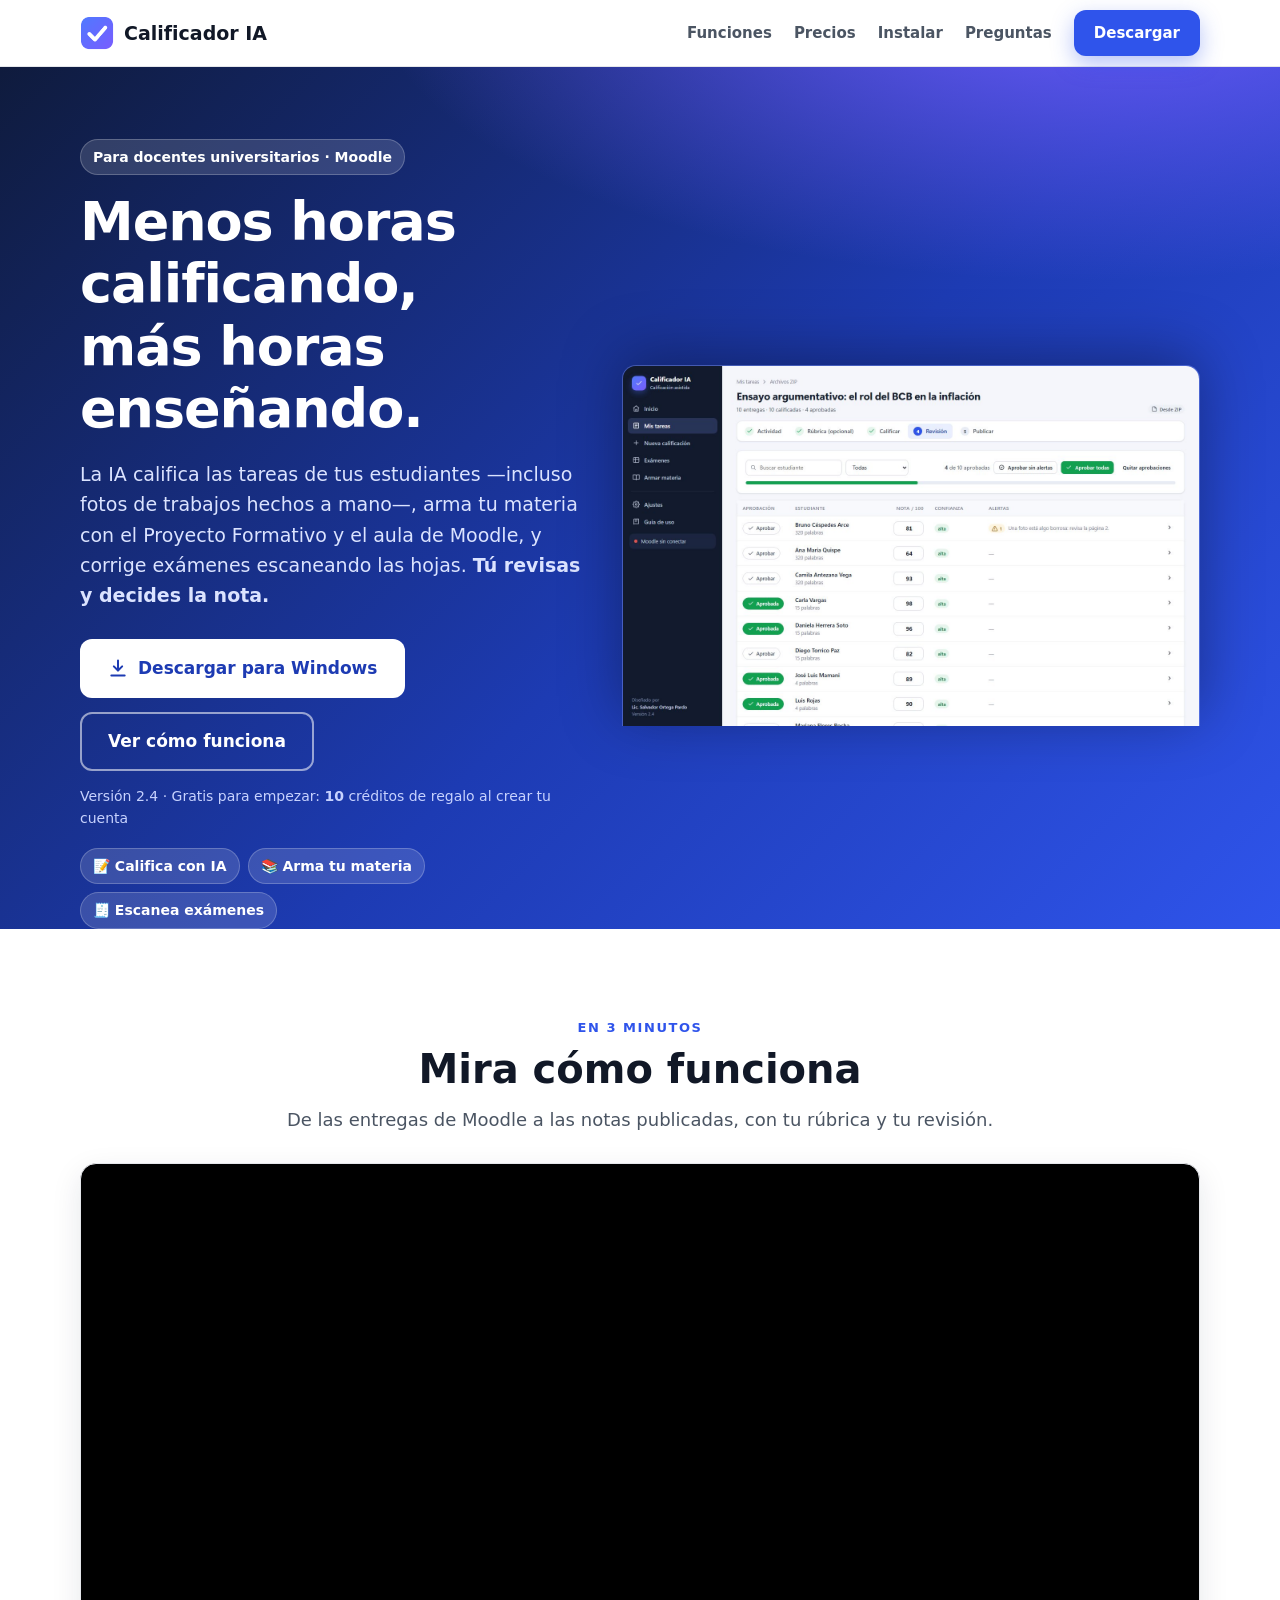
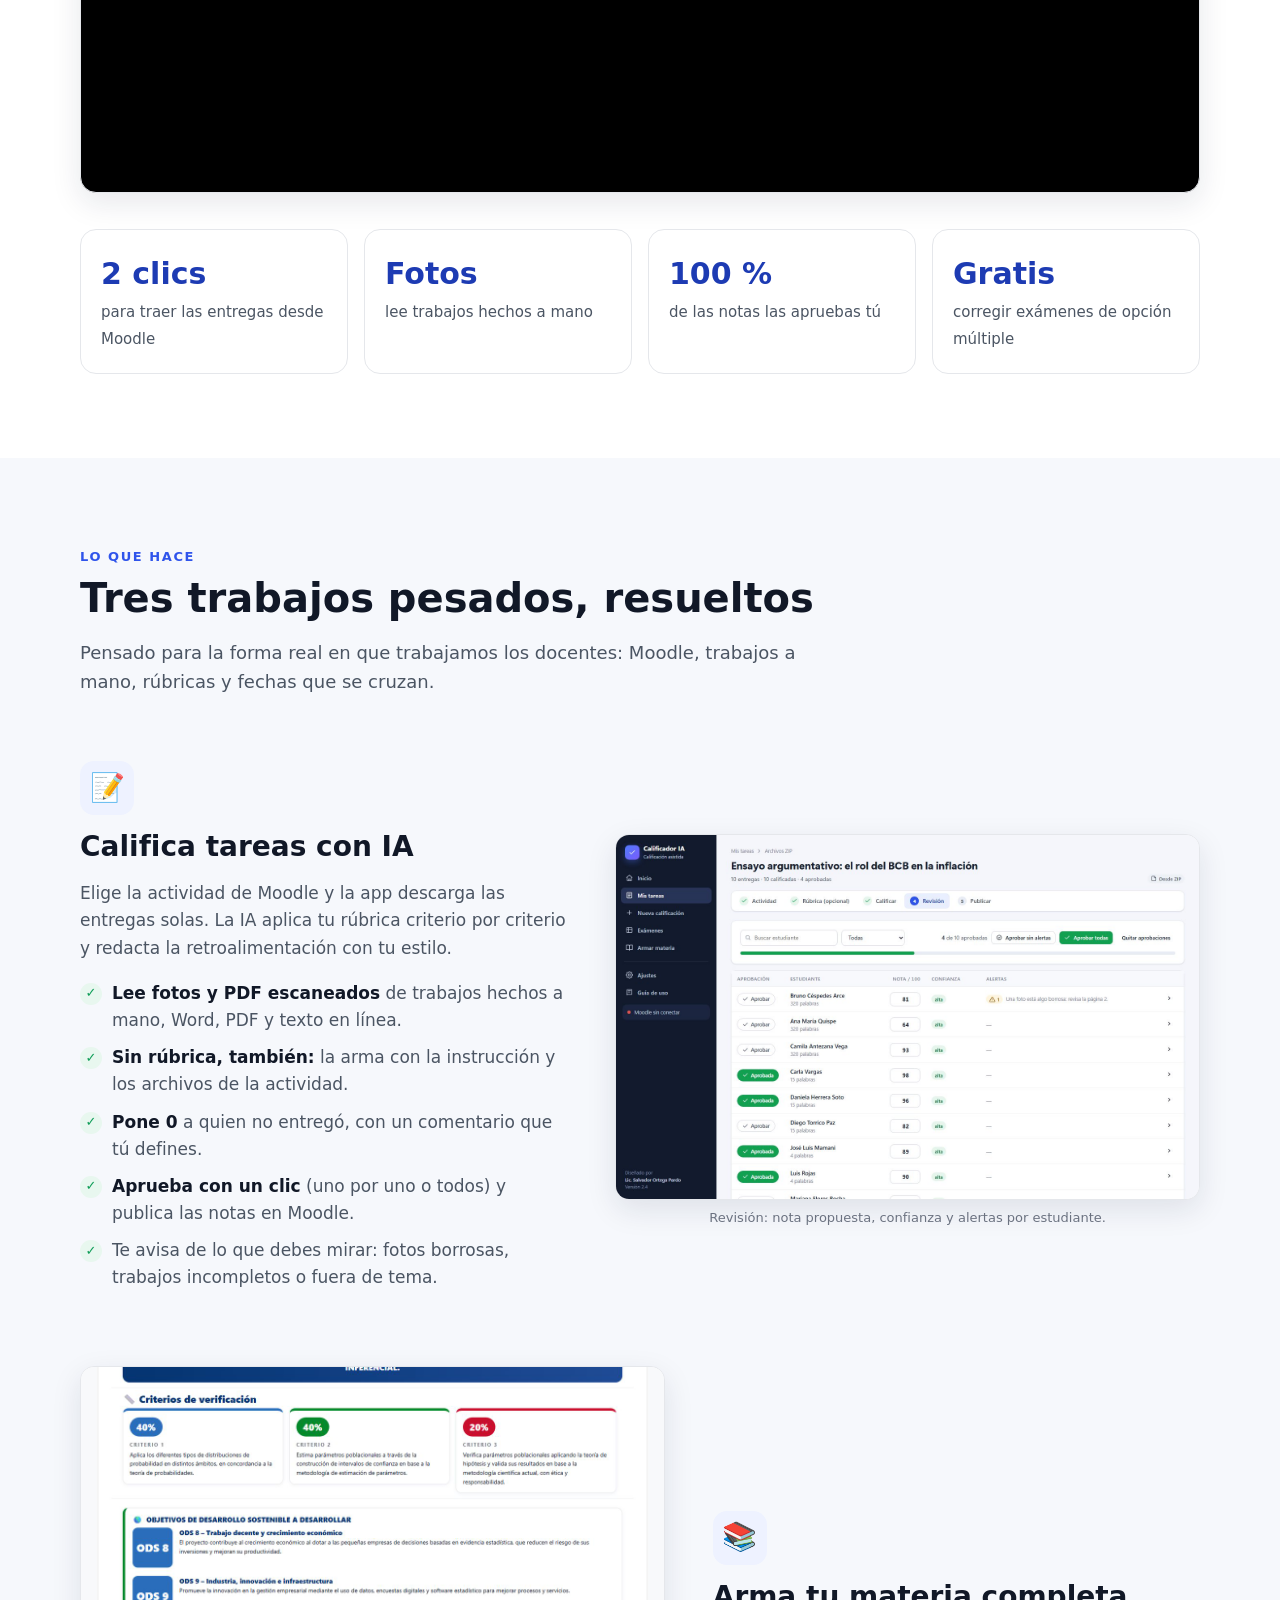
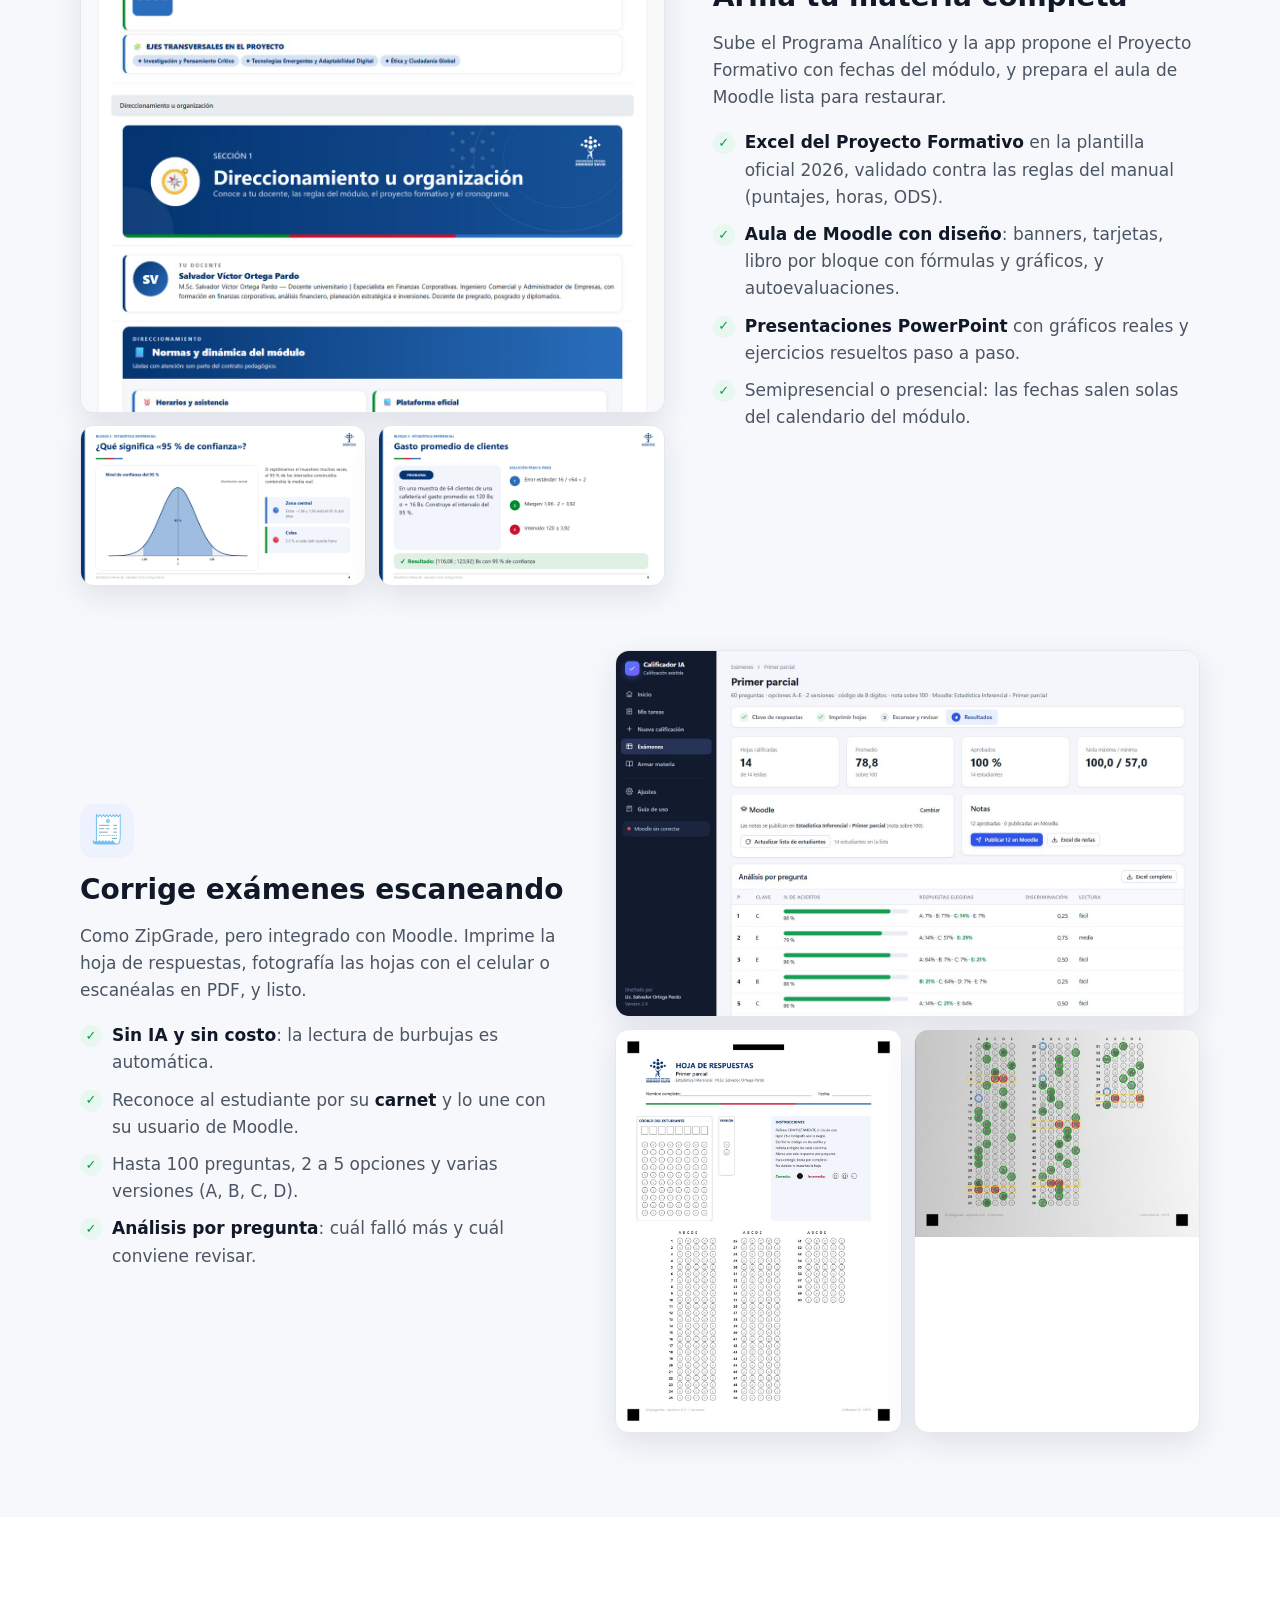
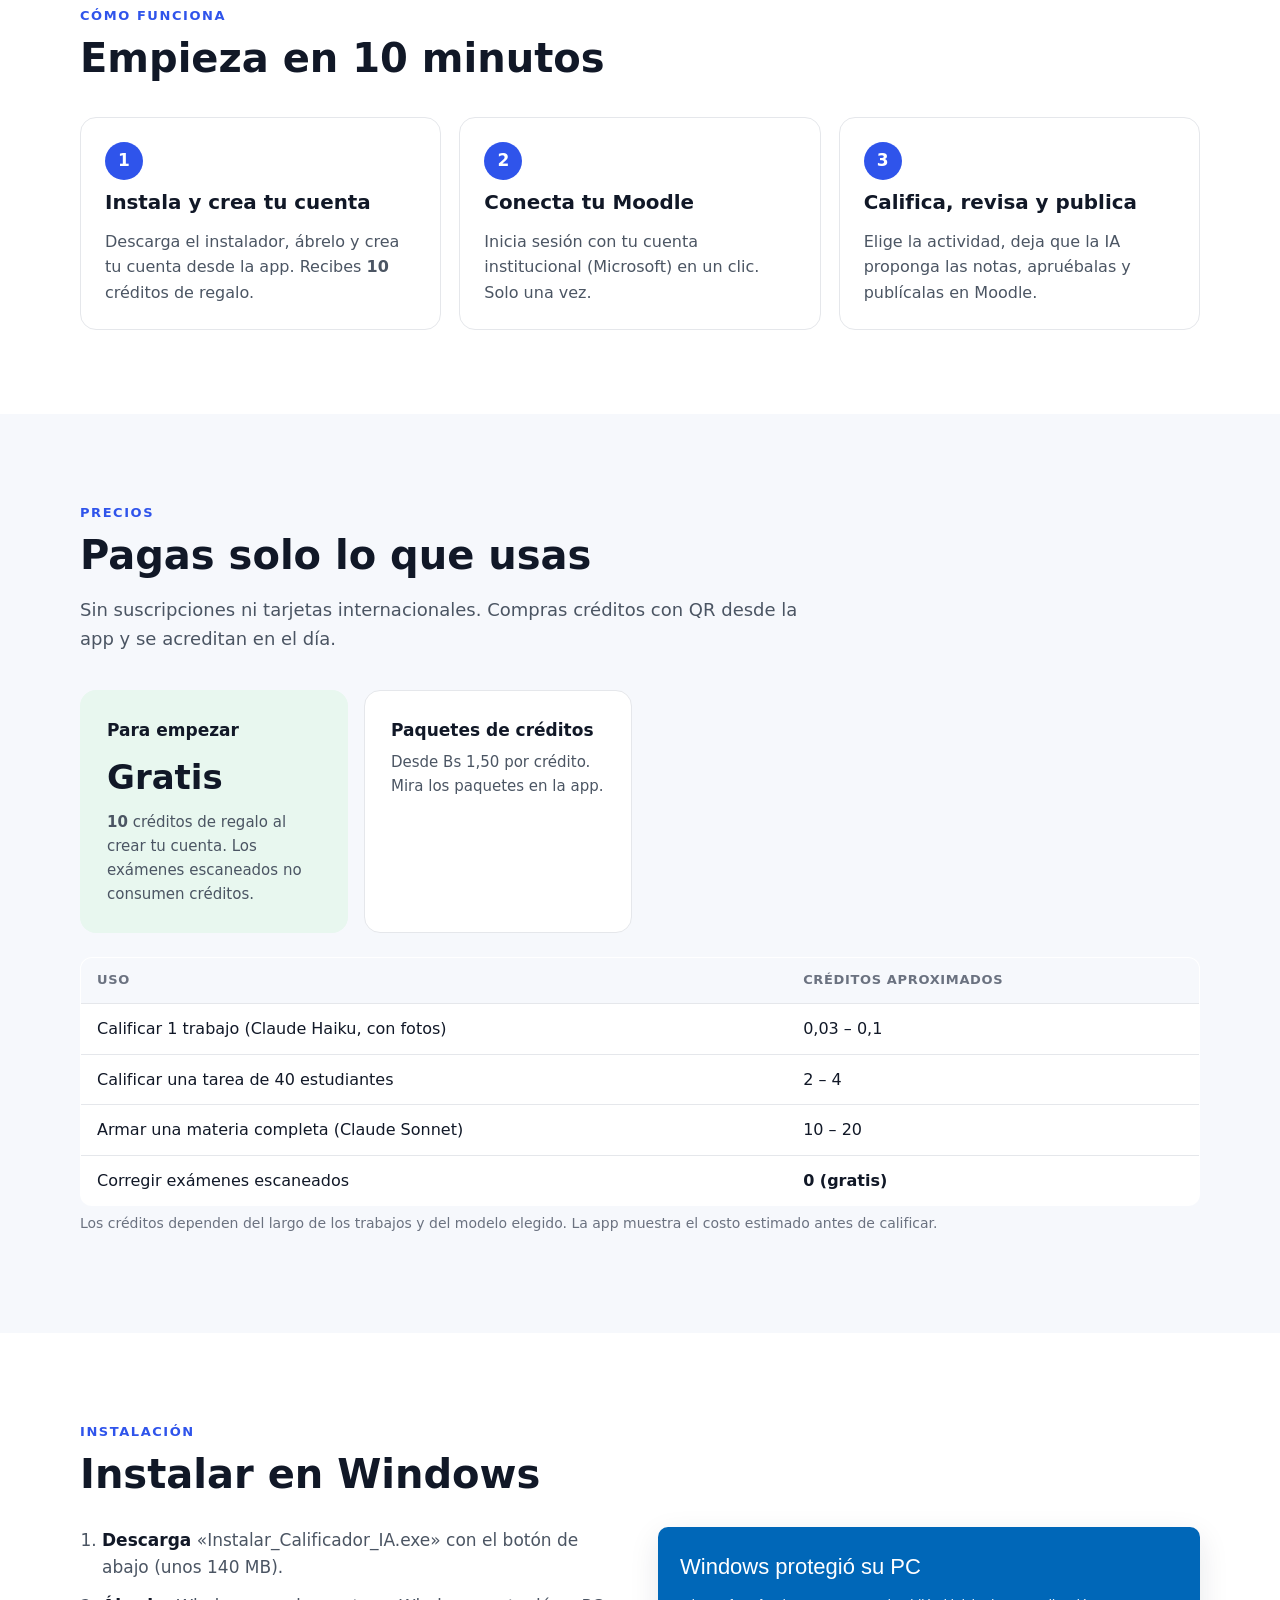
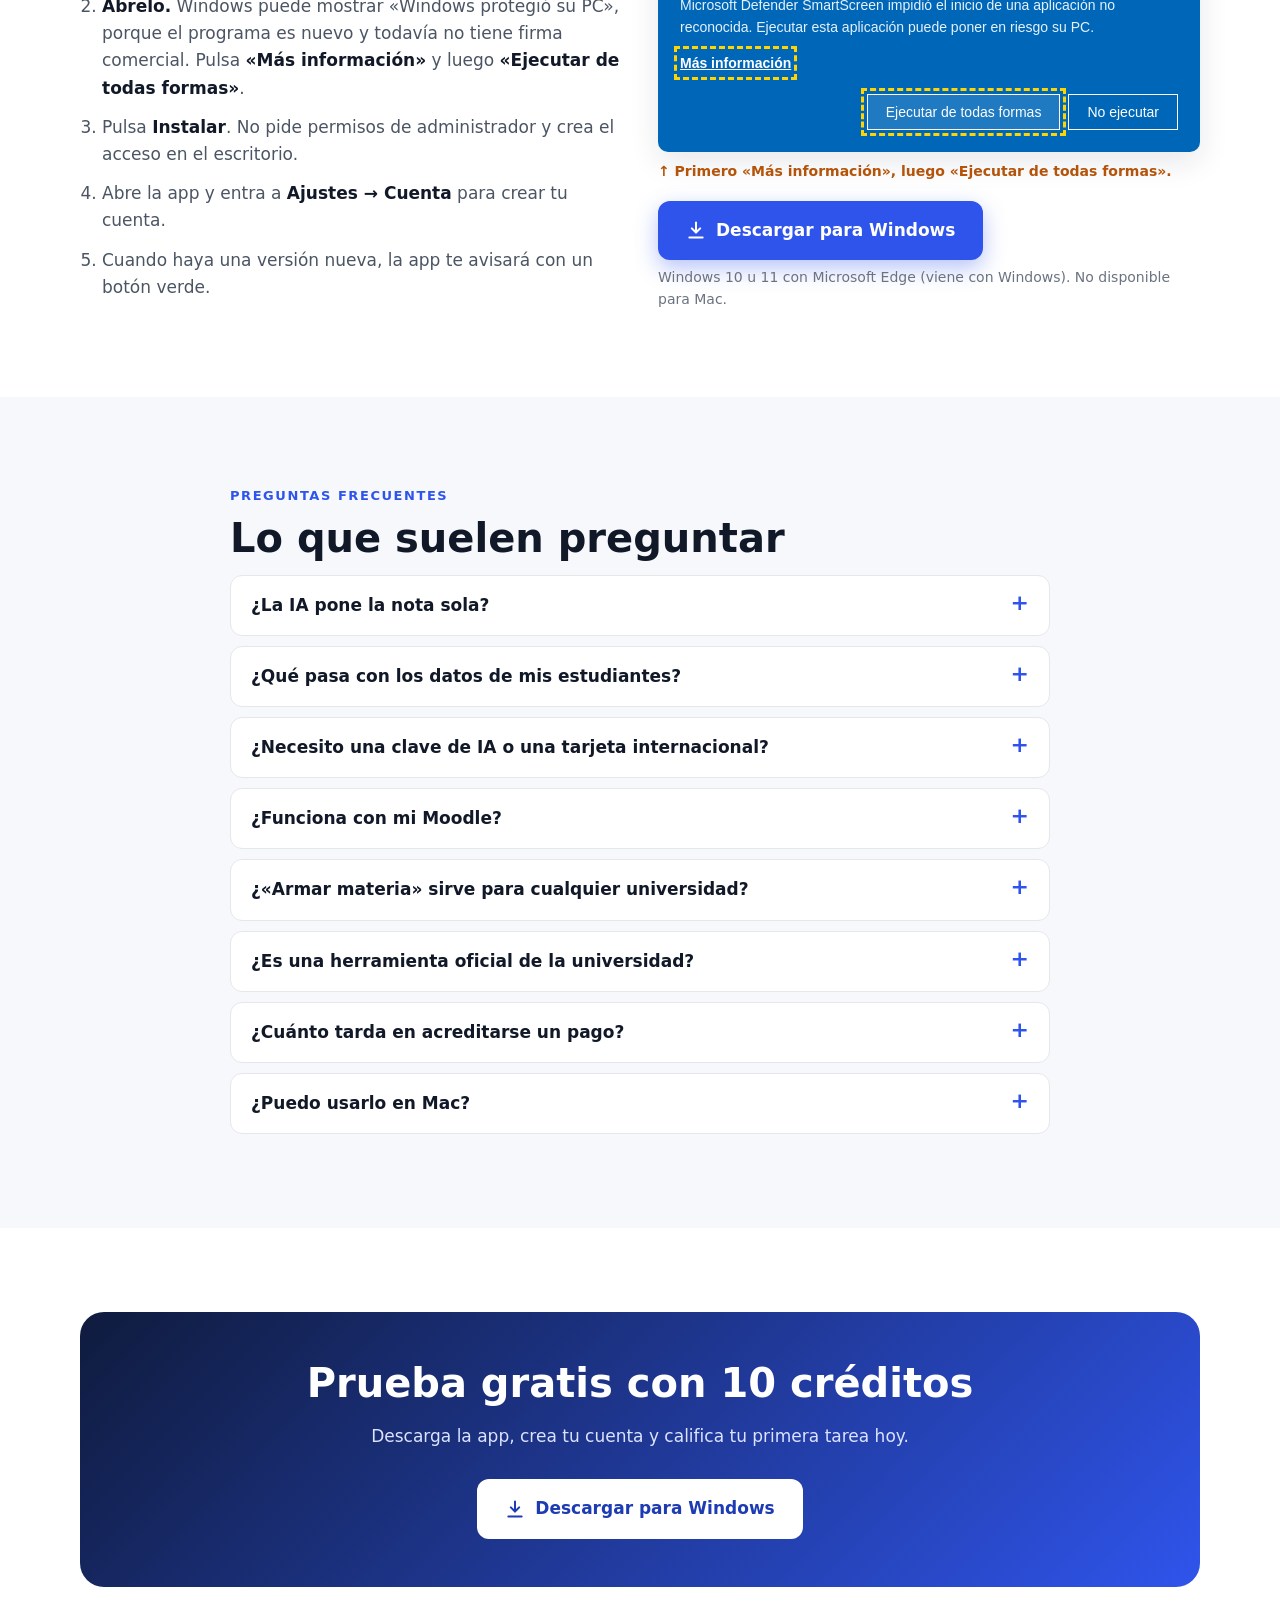
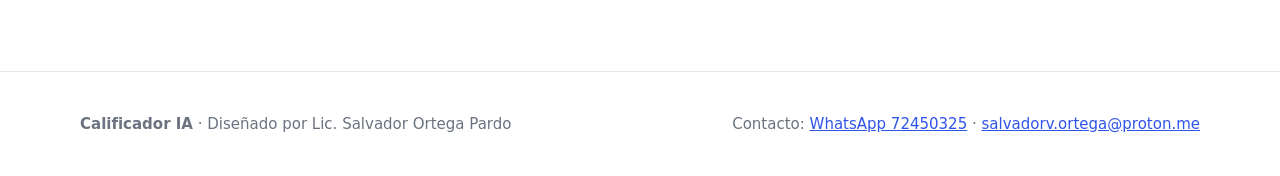
==== index.html @ 067f52c1 "Portal: video explicativo de YouTube Co-Authored-By: Claude Opus 5.5 <noreply@anthropic.com>" ====
<!doctype html>
<html lang="es">
<head>
<meta charset="utf-8">
<meta name="viewport" content="width=device-width, initial-scale=1">
<title>Calificador IA</title>
<meta name="description" content="Califica tareas con IA, arma tus materias con el Proyecto Formativo y el aula de Moodle, y corrige exámenes escaneando las hojas. Para docentes universitarios.">
<meta property="og:title" content="Calificador IA — menos horas calificando, más horas enseñando">
<meta property="og:description" content="Califica con IA, arma tu materia y corrige exámenes de opción múltiple. Para docentes. 10 créditos de regalo.">
<meta property="og:image" content="img/revision.jpg">
<link rel="icon" href="img/icono.png">
<style>
  /* ============================================================ configuración */
  :root {
    --navy: #0f1b3d; --azul: #2f54eb; --azul-2: #1d3bb3; --azul-suave: #eef2ff; --verde: #0f9d58; --verde-suave: #e8f7ef;
    --ambar: #b45309; --ambar-suave: #fff7ed; --tinta: #111827; --texto-2: #4b5563; --texto-3: #6b7280; --borde: #e5e7eb;
    --fondo: #ffffff; --fondo-2: #f6f8fc; --sombra: 0 10px 30px rgba(15, 27, 61, .10); --radio: 16px;
  }
  @media (prefers-color-scheme: dark) {
    :root:not([data-theme="light"]) {
      --navy: #070d22; --azul: #6f8cff; --azul-2: #8ea4ff; --azul-suave: #1a2550; --verde: #34d399; --verde-suave: #0d2e22;
      --ambar: #fbbf24; --ambar-suave: #2e2410; --tinta: #eef1f7; --texto-2: #c3c9d6; --texto-3: #9aa3b5; --borde: #283149;
      --fondo: #0d1324; --fondo-2: #111a30; --sombra: 0 10px 30px rgba(0, 0, 0, .35);
    }
  }
  * { box-sizing: border-box; }
  html { scroll-behavior: smooth; }
  body { margin: 0; font-family: "Segoe UI", system-ui, -apple-system, Roboto, Arial, sans-serif; color: var(--tinta); background: var(--fondo);
         line-height: 1.6; font-size: 17px; -webkit-font-smoothing: antialiased; }
  img { max-width: 100%; display: block; }
  a { color: var(--azul); }
  .contenedor { max-width: 1160px; margin: 0 auto; padding: 0 20px; }
  .btn { display: inline-flex; align-items: center; gap: 10px; padding: 14px 26px; border-radius: 12px; font-weight: 700; font-size: 17px;
         text-decoration: none; border: 2px solid transparent; transition: transform .12s, box-shadow .12s; cursor: pointer; }
  .btn:hover { transform: translateY(-1px); }
  .btn.primario { background: var(--azul); color: #fff; box-shadow: 0 8px 22px rgba(47, 84, 235, .35); }
  .btn.claro { background: #fff; color: var(--azul-2); }
  .btn.borde { border-color: rgba(255,255,255,.55); color: #fff; }
  .btn svg { width: 20px; height: 20px; }
  .etiqueta { display: inline-block; font-size: 13px; font-weight: 800; letter-spacing: .12em; text-transform: uppercase; color: var(--azul); margin-bottom: 8px; }
  h1, h2, h3 { line-height: 1.15; margin: 0 0 14px; }
  h2 { font-size: clamp(28px, 4vw, 40px); }
  .sub { color: var(--texto-2); font-size: 18px; max-width: 720px; }
  section { padding: 84px 0; }
  section.gris { background: var(--fondo-2); }

  /* ============================================================ cabecera */
  header { position: sticky; top: 0; z-index: 20; background: color-mix(in srgb, var(--fondo) 88%, transparent); backdrop-filter: blur(10px);
           border-bottom: 1px solid var(--borde); }
  header .contenedor { display: flex; align-items: center; justify-content: space-between; height: 66px; gap: 16px; }
  .marca { display: flex; align-items: center; gap: 10px; font-weight: 800; font-size: 19px; color: var(--tinta); text-decoration: none; }
  .marca img { width: 34px; height: 34px; border-radius: 9px; }
  nav.menu { display: flex; gap: 22px; align-items: center; }
  nav.menu a { color: var(--texto-2); text-decoration: none; font-weight: 600; font-size: 15px; }
  nav.menu a.btn { color: #fff; padding: 9px 18px; font-size: 15px; }
  @media (max-width: 820px) { nav.menu a:not(.btn) { display: none; } }

  /* ============================================================ portada */
  .heroe { background: radial-gradient(1200px 500px at 85% -10%, #6d5cff 0%, transparent 60%), linear-gradient(135deg, #0f1b3d 0%, #1d3bb3 55%, #2f54eb 100%);
           color: #fff; padding: 72px 0 0; overflow: hidden; }
  .heroe .contenedor { display: grid; grid-template-columns: minmax(0, 1fr) minmax(0, 1.15fr); gap: 40px; align-items: center; }
  .heroe h1 { font-size: clamp(34px, 5vw, 54px); letter-spacing: -.02em; }
  .heroe p { font-size: 19px; color: #dbe3ff; max-width: 560px; }
  .heroe .acciones { display: flex; gap: 14px; flex-wrap: wrap; margin: 28px 0 14px; }
  .heroe .nota { font-size: 14px; color: #c7d2fe; }
  .heroe .captura { border-radius: 14px 14px 0 0; box-shadow: 0 -10px 60px rgba(0,0,0,.35); border: 1px solid rgba(255,255,255,.18); border-bottom: 0;
                    transform: translateY(12px); }
  .chips { display: flex; gap: 8px; flex-wrap: wrap; margin-top: 18px; }
  .chip { background: rgba(255,255,255,.14); border: 1px solid rgba(255,255,255,.22); padding: 6px 12px; border-radius: 999px; font-size: 14px; font-weight: 600; }
  @media (max-width: 900px) { .heroe .contenedor { grid-template-columns: 1fr; } .heroe { padding-top: 48px; } }

  /* ============================================================ video y cifras */
  .video { aspect-ratio: 16 / 9; border-radius: var(--radio); overflow: hidden; box-shadow: var(--sombra); background: #000; position: relative; border: 1px solid var(--borde); }
  .video iframe { width: 100%; height: 100%; border: 0; }
  .video .pronto { position: absolute; inset: 0; display: grid; place-items: center; background: linear-gradient(0deg, rgba(15,27,61,.82), rgba(15,27,61,.35)), url(img/revision.jpg) center/cover; color: #fff; text-align: center; padding: 20px; }
  .video .pronto b { display: block; font-size: 24px; }
  .cifras { display: grid; grid-template-columns: repeat(4, minmax(0, 1fr)); gap: 16px; margin-top: 36px; }
  .cifra { background: var(--fondo); border: 1px solid var(--borde); border-radius: var(--radio); padding: 20px; }
  .cifra b { font-size: 30px; display: block; color: var(--azul-2); }
  .cifra span { color: var(--texto-2); font-size: 15px; }
  @media (max-width: 820px) { .cifras { grid-template-columns: repeat(2, minmax(0, 1fr)); } }

  /* ============================================================ funciones */
  .funcion { display: grid; grid-template-columns: minmax(0, 1fr) minmax(0, 1.2fr); gap: 48px; align-items: center; margin-top: 64px; }
  .funcion.inversa { grid-template-columns: minmax(0, 1.2fr) minmax(0, 1fr); }
  .funcion.inversa .texto { order: 2; }
  .funcion ul { padding: 0; list-style: none; margin: 18px 0 0; }
  .funcion li { padding-left: 32px; position: relative; margin-bottom: 10px; color: var(--texto-2); }
  .funcion li::before { content: "✓"; position: absolute; left: 0; top: 0; width: 22px; height: 22px; border-radius: 50%; background: var(--verde-suave);
                        color: var(--verde); font-weight: 900; font-size: 13px; display: grid; place-items: center; margin-top: 3px; }
  .funcion li b { color: var(--tinta); }
  .marco { border-radius: 14px; overflow: hidden; box-shadow: var(--sombra); border: 1px solid var(--borde); background: var(--fondo); }
  .mosaico { display: grid; grid-template-columns: 1fr 1fr; gap: 12px; }
  .mosaico .marco:first-child { grid-column: span 2; }
  .pie-img { font-size: 13px; color: var(--texto-3); margin-top: 8px; text-align: center; }
  .icono-f { width: 54px; height: 54px; border-radius: 14px; display: grid; place-items: center; font-size: 28px; background: var(--azul-suave); margin-bottom: 16px; }
  @media (max-width: 900px) { .funcion, .funcion.inversa { grid-template-columns: 1fr; gap: 24px; } .funcion.inversa .texto { order: 0; } }

  /* ============================================================ pasos, precios, instalar */
  .pasos { display: grid; grid-template-columns: repeat(3, minmax(0, 1fr)); gap: 18px; margin-top: 36px; counter-reset: paso; }
  .paso { background: var(--fondo); border: 1px solid var(--borde); border-radius: var(--radio); padding: 24px; position: relative; }
  .paso::before { counter-increment: paso; content: counter(paso); width: 38px; height: 38px; border-radius: 50%; background: var(--azul); color: #fff;
                  display: grid; place-items: center; font-weight: 800; margin-bottom: 12px; }
  .paso p { color: var(--texto-2); margin: 0; font-size: 16px; }
  @media (max-width: 820px) { .pasos { grid-template-columns: 1fr; } }
  .precios { display: grid; grid-template-columns: repeat(4, minmax(0, 1fr)); gap: 16px; margin-top: 36px; }
  .plan { background: var(--fondo); border: 1px solid var(--borde); border-radius: var(--radio); padding: 26px; display: flex; flex-direction: column; gap: 6px; }
  .plan.destacado { border: 2px solid var(--azul); box-shadow: 0 12px 30px rgba(47, 84, 235, .18); position: relative; }
  .plan.destacado::after { content: "Más elegido"; position: absolute; top: -12px; right: 18px; background: var(--azul); color: #fff; font-size: 12px; font-weight: 800; padding: 3px 10px; border-radius: 999px; }
  .plan .precio { font-size: 34px; font-weight: 800; }
  .plan .rinde { color: var(--texto-2); font-size: 15px; }
  .plan.gratis { background: var(--verde-suave); border-color: transparent; }
  @media (max-width: 900px) { .precios { grid-template-columns: repeat(2, minmax(0, 1fr)); } }
  @media (max-width: 520px) { .precios { grid-template-columns: 1fr; } }
  .tabla-costos { width: 100%; border-collapse: collapse; margin-top: 24px; background: var(--fondo); border-radius: 12px; overflow: hidden; border: 1px solid var(--borde); font-size: 16px; }
  .tabla-costos th, .tabla-costos td { padding: 12px 16px; text-align: left; border-bottom: 1px solid var(--borde); }
  .tabla-costos th { background: var(--fondo-2); font-size: 13px; text-transform: uppercase; letter-spacing: .05em; color: var(--texto-3); }
  .instalar { display: grid; grid-template-columns: minmax(0, 1fr) minmax(0, 1fr); gap: 36px; align-items: start; margin-top: 30px; }
  .smartscreen { background: #0067b8; color: #fff; border-radius: 10px; padding: 22px; font-family: "Segoe UI", sans-serif; box-shadow: var(--sombra); }
  .smartscreen h4 { font-size: 22px; font-weight: 400; margin: 0 0 10px; }
  .smartscreen p { font-size: 14px; color: #e5f1fb; margin: 0 0 10px; }
  .smartscreen .enlace { text-decoration: underline; font-size: 14px; font-weight: 600; outline: 3px dashed #ffd400; outline-offset: 3px; display: inline-block; }
  .smartscreen .botones { display: flex; justify-content: flex-end; gap: 8px; margin-top: 18px; }
  .smartscreen .botones span { border: 1px solid #fff; padding: 6px 18px; font-size: 14px; }
  .smartscreen .botones span.marcado { outline: 3px dashed #ffd400; outline-offset: 3px; background: rgba(255,255,255,.12); }
  .flecha { font-size: 14px; color: var(--ambar); font-weight: 700; margin: 8px 0 18px; }
  ol.instrucciones { padding-left: 22px; margin: 0; }
  ol.instrucciones li { margin-bottom: 12px; color: var(--texto-2); }
  ol.instrucciones li b { color: var(--tinta); }
  @media (max-width: 900px) { .instalar { grid-template-columns: 1fr; } }

  /* ============================================================ preguntas y pie */
  details { background: var(--fondo); border: 1px solid var(--borde); border-radius: 12px; padding: 16px 20px; margin-bottom: 10px; }
  details summary { cursor: pointer; font-weight: 700; font-size: 17px; list-style: none; display: flex; justify-content: space-between; gap: 12px; }
  details summary::after { content: "+"; font-size: 22px; line-height: 1; color: var(--azul); }
  details[open] summary::after { content: "–"; }
  details p { color: var(--texto-2); margin: 10px 0 0; }
  .cta-final { background: linear-gradient(135deg, #0f1b3d, #2f54eb); color: #fff; border-radius: 24px; padding: 48px; text-align: center; }
  .cta-final p { color: #dbe3ff; }
  footer { padding: 40px 0; color: var(--texto-3); font-size: 15px; border-top: 1px solid var(--borde); }
  footer .contenedor { display: flex; justify-content: space-between; gap: 20px; flex-wrap: wrap; }
  .solo-windows { font-size: 14px; color: var(--texto-3); margin-top: 6px; }
</style>
</head>
<body>
<header>
  <div class="contenedor">
    <a class="marca" href="#"><img src="img/icono.png" alt="">Calificador IA</a>
    <nav class="menu">
      <a href="#funciones">Funciones</a><a href="#precios">Precios</a><a href="#instalar">Instalar</a><a href="#preguntas">Preguntas</a>
      <a class="btn primario" href="#" data-descarga>Descargar</a>
    </nav>
  </div>
</header>

<section class="heroe">
  <div class="contenedor">
    <div>
      <div class="chip" style="display:inline-block;margin-bottom:16px">Para docentes universitarios · Moodle</div>
      <h1>Menos horas calificando,<br>más horas enseñando.</h1>
      <p>La IA califica las tareas de tus estudiantes —incluso fotos de trabajos hechos a mano—, arma tu materia con el Proyecto Formativo y el aula de Moodle, y corrige exámenes escaneando las hojas. <b>Tú revisas y decides la nota.</b></p>
      <div class="acciones">
        <a class="btn claro" href="#" data-descarga><svg viewBox="0 0 24 24" fill="none" stroke="currentColor" stroke-width="2.4" stroke-linecap="round"><path d="M12 3v12M7 10l5 5 5-5M4 21h16"/></svg>Descargar para Windows</a>
        <a class="btn borde" href="#video">Ver cómo funciona</a>
      </div>
      <div class="nota"><span data-version>Versión 2.4</span> · Gratis para empezar: <b data-bienvenida>10</b> créditos de regalo al crear tu cuenta</div>
      <div class="chips"><span class="chip">📝 Califica con IA</span><span class="chip">📚 Arma tu materia</span><span class="chip">🧾 Escanea exámenes</span></div>
    </div>
    <img class="captura" src="img/revision.jpg" alt="Revisión de calificaciones: nota, confianza y botón de aprobar por estudiante">
  </div>
</section>

<section id="video">
  <div class="contenedor">
    <div style="text-align:center"><span class="etiqueta">En 3 minutos</span><h2>Mira cómo funciona</h2>
      <p class="sub" style="margin:0 auto 28px">De las entregas de Moodle a las notas publicadas, con tu rúbrica y tu revisión.</p></div>
    <div class="video" id="cajaVideo"><div class="pronto"><div><b>Video explicativo</b>Muy pronto aquí. Mientras tanto, mira las capturas de abajo.</div></div></div>
    <div class="cifras">
      <div class="cifra"><b>2 clics</b><span>para traer las entregas desde Moodle</span></div>
      <div class="cifra"><b>Fotos</b><span>lee trabajos hechos a mano</span></div>
      <div class="cifra"><b>100 %</b><span>de las notas las apruebas tú</span></div>
      <div class="cifra"><b>Gratis</b><span>corregir exámenes de opción múltiple</span></div>
    </div>
  </div>
</section>

<section class="gris" id="funciones">
  <div class="contenedor">
    <span class="etiqueta">Lo que hace</span><h2>Tres trabajos pesados, resueltos</h2>
    <p class="sub">Pensado para la forma real en que trabajamos los docentes: Moodle, trabajos a mano, rúbricas y fechas que se cruzan.</p>

    <div class="funcion">
      <div class="texto">
        <div class="icono-f">📝</div><h3 style="font-size:28px">Califica tareas con IA</h3>
        <p class="sub" style="font-size:17px">Elige la actividad de Moodle y la app descarga las entregas solas. La IA aplica tu rúbrica criterio por criterio y redacta la retroalimentación con tu estilo.</p>
        <ul>
          <li><b>Lee fotos y PDF escaneados</b> de trabajos hechos a mano, Word, PDF y texto en línea.</li>
          <li><b>Sin rúbrica, también:</b> la arma con la instrucción y los archivos de la actividad.</li>
          <li><b>Pone 0</b> a quien no entregó, con un comentario que tú defines.</li>
          <li><b>Aprueba con un clic</b> (uno por uno o todos) y publica las notas en Moodle.</li>
          <li>Te avisa de lo que debes mirar: fotos borrosas, trabajos incompletos o fuera de tema.</li>
        </ul>
      </div>
      <div><div class="marco"><img src="img/revision.jpg" alt="Tabla de revisión con notas propuestas"></div><div class="pie-img">Revisión: nota propuesta, confianza y alertas por estudiante.</div></div>
    </div>

    <div class="funcion inversa">
      <div class="texto">
        <div class="icono-f">📚</div><h3 style="font-size:28px">Arma tu materia completa</h3>
        <p class="sub" style="font-size:17px">Sube el Programa Analítico y la app propone el Proyecto Formativo con fechas del módulo, y prepara el aula de Moodle lista para restaurar.</p>
        <ul>
          <li><b>Excel del Proyecto Formativo</b> en la plantilla oficial 2026, validado contra las reglas del manual (puntajes, horas, ODS).</li>
          <li><b>Aula de Moodle con diseño</b>: banners, tarjetas, libro por bloque con fórmulas y gráficos, y autoevaluaciones.</li>
          <li><b>Presentaciones PowerPoint</b> con gráficos reales y ejercicios resueltos paso a paso.</li>
          <li>Semipresencial o presencial: las fechas salen solas del calendario del módulo.</li>
        </ul>
      </div>
      <div class="mosaico">
        <div class="marco"><img src="img/aula_moodle.jpg" alt="Aula de Moodle generada"></div>
        <div class="marco"><img src="img/diapo_grafico.jpg" alt="Diapositiva con gráfico"></div>
        <div class="marco"><img src="img/diapo_ejemplo.jpg" alt="Diapositiva con ejemplo resuelto"></div>
      </div>
    </div>

    <div class="funcion">
      <div class="texto">
        <div class="icono-f">🧾</div><h3 style="font-size:28px">Corrige exámenes escaneando</h3>
        <p class="sub" style="font-size:17px">Como ZipGrade, pero integrado con Moodle. Imprime la hoja de respuestas, fotografía las hojas con el celular o escanéalas en PDF, y listo.</p>
        <ul>
          <li><b>Sin IA y sin costo</b>: la lectura de burbujas es automática.</li>
          <li>Reconoce al estudiante por su <b>carnet</b> y lo une con su usuario de Moodle.</li>
          <li>Hasta 100 preguntas, 2 a 5 opciones y varias versiones (A, B, C, D).</li>
          <li><b>Análisis por pregunta</b>: cuál falló más y cuál conviene revisar.</li>
        </ul>
      </div>
      <div class="mosaico">
        <div class="marco"><img src="img/examen_resultados.jpg" alt="Resultados del examen con análisis por pregunta"></div>
        <div class="marco"><img src="img/hoja_respuestas.jpg" alt="Hoja de respuestas imprimible"></div>
        <div class="marco"><img src="img/hoja_revisada.jpg" alt="Hoja leída con aciertos y errores marcados"></div>
      </div>
    </div>
  </div>
</section>

<section>
  <div class="contenedor">
    <span class="etiqueta">Cómo funciona</span><h2>Empieza en 10 minutos</h2>
    <div class="pasos">
      <div class="paso"><h3>Instala y crea tu cuenta</h3><p>Descarga el instalador, ábrelo y crea tu cuenta desde la app. Recibes <b data-bienvenida>10</b> créditos de regalo.</p></div>
      <div class="paso"><h3>Conecta tu Moodle</h3><p>Inicia sesión con tu cuenta institucional (Microsoft) en un clic. Solo una vez.</p></div>
      <div class="paso"><h3>Califica, revisa y publica</h3><p>Elige la actividad, deja que la IA proponga las notas, apruébalas y publícalas en Moodle.</p></div>
    </div>
  </div>
</section>

<section class="gris" id="precios">
  <div class="contenedor">
    <span class="etiqueta">Precios</span><h2>Pagas solo lo que usas</h2>
    <p class="sub">Sin suscripciones ni tarjetas internacionales. Compras créditos con QR desde la app y se acreditan en el día.</p>
    <div class="precios" id="planes">
      <div class="plan gratis"><b>Para empezar</b><div class="precio">Gratis</div><div class="rinde"><b data-bienvenida>10</b> créditos de regalo al crear tu cuenta. Los exámenes escaneados no consumen créditos.</div></div>
    </div>
    <table class="tabla-costos">
      <thead><tr><th>Uso</th><th>Créditos aproximados</th></tr></thead>
      <tbody>
        <tr><td>Calificar 1 trabajo (Claude Haiku, con fotos)</td><td>0,03 – 0,1</td></tr>
        <tr><td>Calificar una tarea de 40 estudiantes</td><td>2 – 4</td></tr>
        <tr><td>Armar una materia completa (Claude Sonnet)</td><td>10 – 20</td></tr>
        <tr><td>Corregir exámenes escaneados</td><td><b>0 (gratis)</b></td></tr>
      </tbody>
    </table>
    <p class="solo-windows">Los créditos dependen del largo de los trabajos y del modelo elegido. La app muestra el costo estimado antes de calificar.</p>
  </div>
</section>

<section id="instalar">
  <div class="contenedor">
    <span class="etiqueta">Instalación</span><h2>Instalar en Windows</h2>
    <div class="instalar">
      <ol class="instrucciones">
        <li><b>Descarga</b> «Instalar_Calificador_IA.exe» con el botón de abajo (unos 140 MB).</li>
        <li><b>Ábrelo.</b> Windows puede mostrar «Windows protegió su PC», porque el programa es nuevo y todavía no tiene firma comercial. Pulsa <b>«Más información»</b> y luego <b>«Ejecutar de todas formas»</b>.</li>
        <li>Pulsa <b>Instalar</b>. No pide permisos de administrador y crea el acceso en el escritorio.</li>
        <li>Abre la app y entra a <b>Ajustes → Cuenta</b> para crear tu cuenta.</li>
        <li>Cuando haya una versión nueva, la app te avisará con un botón verde.</li>
      </ol>
      <div>
        <div class="smartscreen">
          <h4>Windows protegió su PC</h4>
          <p>Microsoft Defender SmartScreen impidió el inicio de una aplicación no reconocida. Ejecutar esta aplicación puede poner en riesgo su PC.</p>
          <span class="enlace">Más información</span>
          <div class="botones"><span class="marcado">Ejecutar de todas formas</span><span>No ejecutar</span></div>
        </div>
        <div class="flecha">↑ Primero «Más información», luego «Ejecutar de todas formas».</div>
        <a class="btn primario" href="#" data-descarga><svg viewBox="0 0 24 24" fill="none" stroke="currentColor" stroke-width="2.4" stroke-linecap="round"><path d="M12 3v12M7 10l5 5 5-5M4 21h16"/></svg>Descargar para Windows</a>
        <div class="solo-windows">Windows 10 u 11 con Microsoft Edge (viene con Windows). No disponible para Mac.</div>
      </div>
    </div>
  </div>
</section>

<section class="gris" id="preguntas">
  <div class="contenedor" style="max-width:860px">
    <span class="etiqueta">Preguntas frecuentes</span><h2>Lo que suelen preguntar</h2>
    <details><summary>¿La IA pone la nota sola?</summary><p>No. La IA propone la nota por criterio con la evidencia del trabajo y un borrador de retroalimentación. Nada se publica en Moodle hasta que tú lo apruebas.</p></details>
    <details><summary>¿Qué pasa con los datos de mis estudiantes?</summary><p>Las tareas, materias y exámenes se guardan en tu computadora. Para calificar, el contenido del trabajo se envía a la IA a través del servidor del Calificador y no se almacena allí: solo se registra cuántos créditos se usaron.</p></details>
    <details><summary>¿Necesito una clave de IA o una tarjeta internacional?</summary><p>No. Solo creas tu cuenta y compras créditos con QR desde la app.</p></details>
    <details><summary>¿Funciona con mi Moodle?</summary><p>Funciona con Moodle 4 de la universidad, iniciando sesión con tu cuenta institucional (Microsoft). Para publicar notas usa los mismos permisos que tienes como docente.</p></details>
    <details><summary>¿«Armar materia» sirve para cualquier universidad?</summary><p>El Excel y el aula siguen el formato del Proyecto Formativo de la UPDS (plantilla 2026). Las presentaciones, libros, ejercicios y autoevaluaciones sirven para cualquier materia.</p></details>
    <details><summary>¿Es una herramienta oficial de la universidad?</summary><p>No. Es una herramienta independiente creada por un docente para docentes. Tú decides cómo usarla en tus materias.</p></details>
    <details><summary>¿Cuánto tarda en acreditarse un pago?</summary><p>Normalmente el mismo día: subes la captura del comprobante y el administrador lo verifica.</p></details>
    <details><summary>¿Puedo usarlo en Mac?</summary><p>Por ahora solo en Windows 10 u 11.</p></details>
  </div>
</section>

<section>
  <div class="contenedor">
    <div class="cta-final">
      <h2>Prueba gratis con <span data-bienvenida>10</span> créditos</h2>
      <p>Descarga la app, crea tu cuenta y califica tu primera tarea hoy.</p>
      <a class="btn claro" href="#" data-descarga style="margin-top:12px"><svg viewBox="0 0 24 24" fill="none" stroke="currentColor" stroke-width="2.4" stroke-linecap="round"><path d="M12 3v12M7 10l5 5 5-5M4 21h16"/></svg>Descargar para Windows</a>
    </div>
  </div>
</section>

<footer>
  <div class="contenedor">
    <div><b>Calificador IA</b> · Diseñado por Lic. Salvador Ortega Pardo</div>
    <div id="contacto"></div>
  </div>
</footer>

<script>
  // ======================================================= ajustes del portal
  const PORTAL = {
    youtube: "ShDvahKGkIk",        // pega aquí el ID del video de YouTube (lo que va después de «v=»)
    correo: "salvadorv.ortega@proton.me",
    whatsapp: "59172450325",   // con código de país (Bolivia: 591), sin espacios
    servidor: "https://waznmuxboomdezeqvkil.supabase.co/functions/v1/calificador",
  };
  const fmt = (n, d = 0) => Number(n).toLocaleString("es-BO", { minimumFractionDigits: d, maximumFractionDigits: d });

  // Descarga y versión (version.json lo lee también la app para avisar de actualizaciones)
  fetch("version.json", { cache: "no-store" }).then((r) => r.json()).then((v) => {
    document.querySelectorAll("[data-descarga]").forEach((a) => (a.href = v.descarga));
    document.querySelectorAll("[data-version]").forEach((e) => (e.textContent = `Versión ${v.version}`));
  }).catch(() => {});

  // Precios en vivo (los mismos que ve el docente en la app)
  fetch(PORTAL.servidor + "/publico").then((r) => r.json()).then((p) => {
    document.querySelectorAll("[data-bienvenida]").forEach((e) => (e.textContent = p.bienvenida));
    const precio = parseFloat(p.precio_bs_credito), usd = p.usd_por_credito || 0.1;
    const planes = document.getElementById("planes");
    p.paquetes.forEach((n, i) => {
      const tareas = Math.floor(n / 3);
      planes.insertAdjacentHTML("beforeend", `<div class="plan ${i === 1 ? "destacado" : ""}"><b>${n} créditos</b>
        <div class="precio">Bs ${fmt(n * precio)}</div><div class="rinde">≈ ${tareas} tareas de 40 estudiantes con Haiku</div></div>`);
    });
  }).catch(() => {
    document.getElementById("planes").insertAdjacentHTML("beforeend",
      `<div class="plan"><b>Paquetes de créditos</b><div class="rinde">Desde Bs 1,50 por crédito. Mira los paquetes en la app.</div></div>`);
  });

  if (PORTAL.youtube) {
    document.getElementById("cajaVideo").innerHTML = `<iframe src="https://www.youtube-nocookie.com/embed/${PORTAL.youtube}" title="Calificador IA" allow="accelerometer; encrypted-media; gyroscope; picture-in-picture" allowfullscreen></iframe>`;
  }
  const contacto = [
    PORTAL.whatsapp && `<a href="https://wa.me/${PORTAL.whatsapp}?text=${encodeURIComponent("Hola, tengo una consulta sobre Calificador IA")}" target="_blank" rel="noopener">WhatsApp ${PORTAL.whatsapp.replace(/^591/, "")}</a>`,
    PORTAL.correo && `<a href="mailto:${PORTAL.correo}">${PORTAL.correo}</a>`,
  ].filter(Boolean);
  if (contacto.length) document.getElementById("contacto").innerHTML = "Contacto: " + contacto.join(" · ");
</script>
</body>
</html>
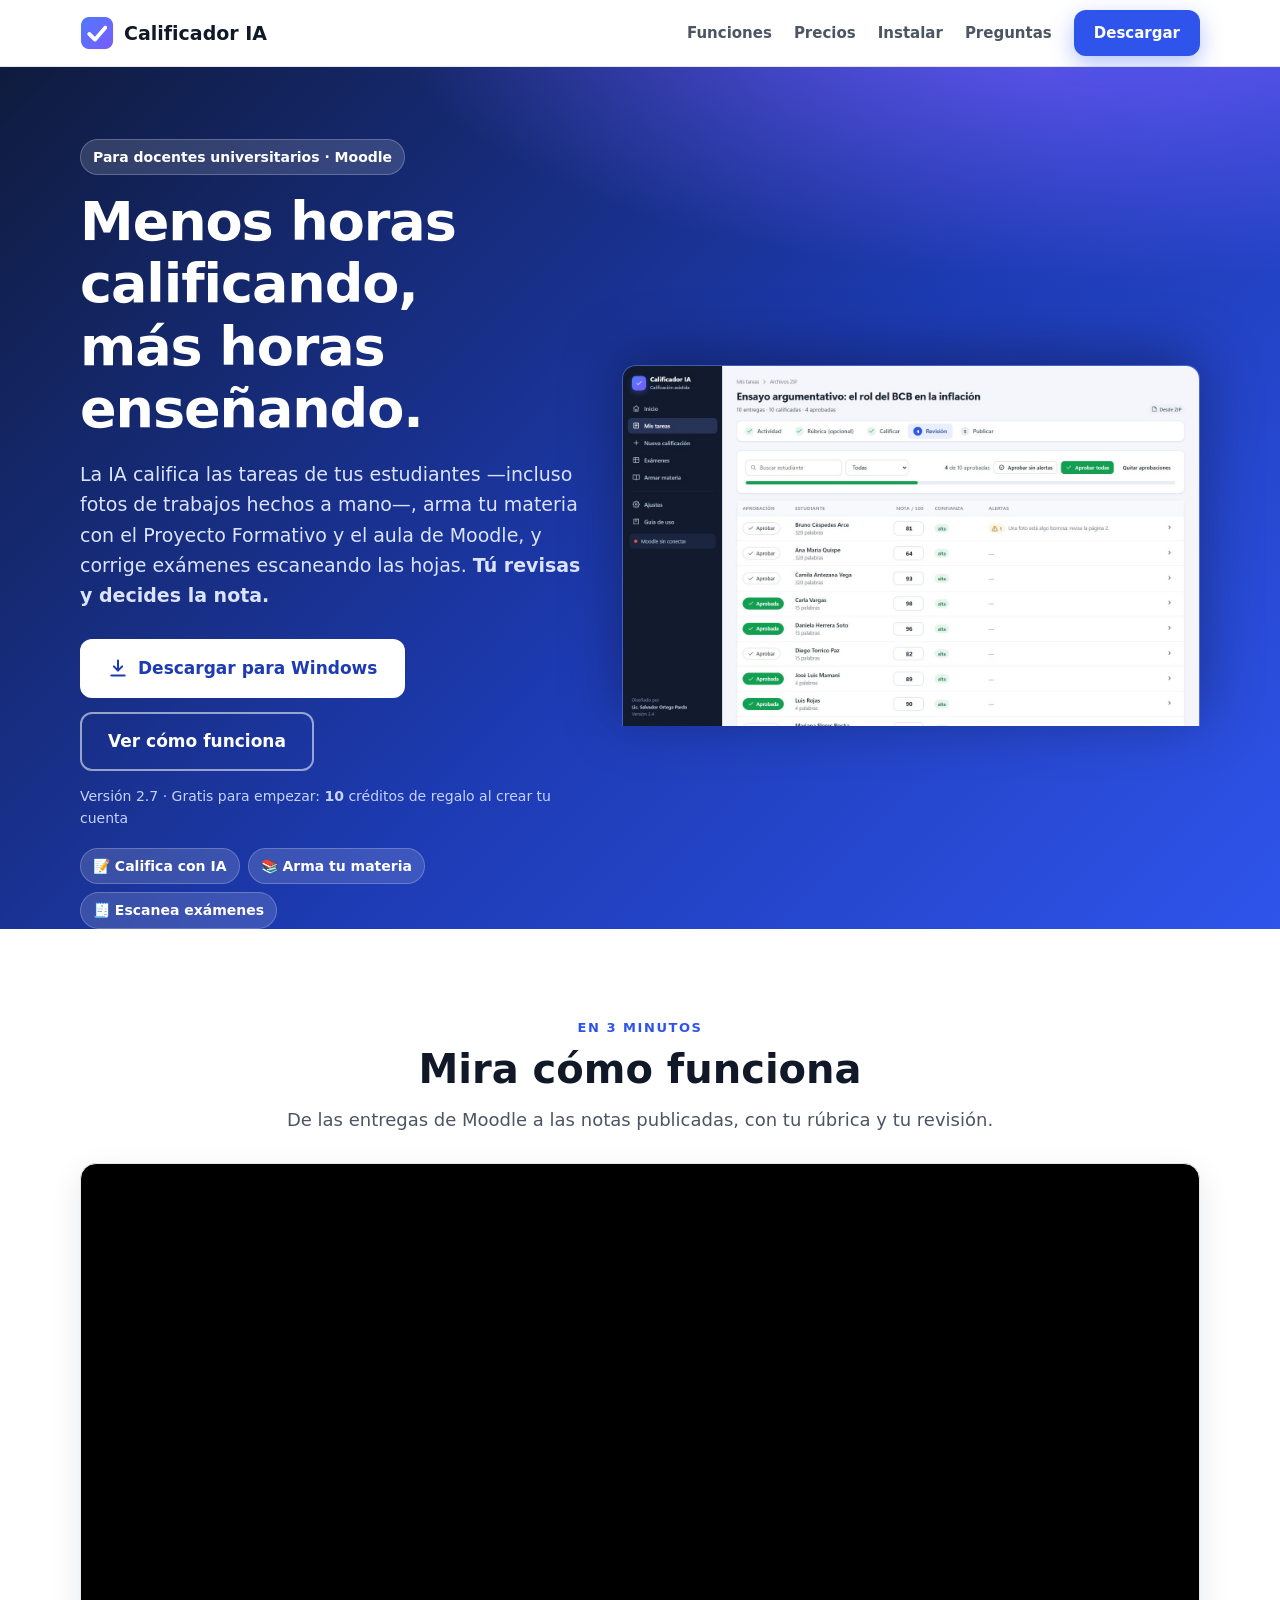
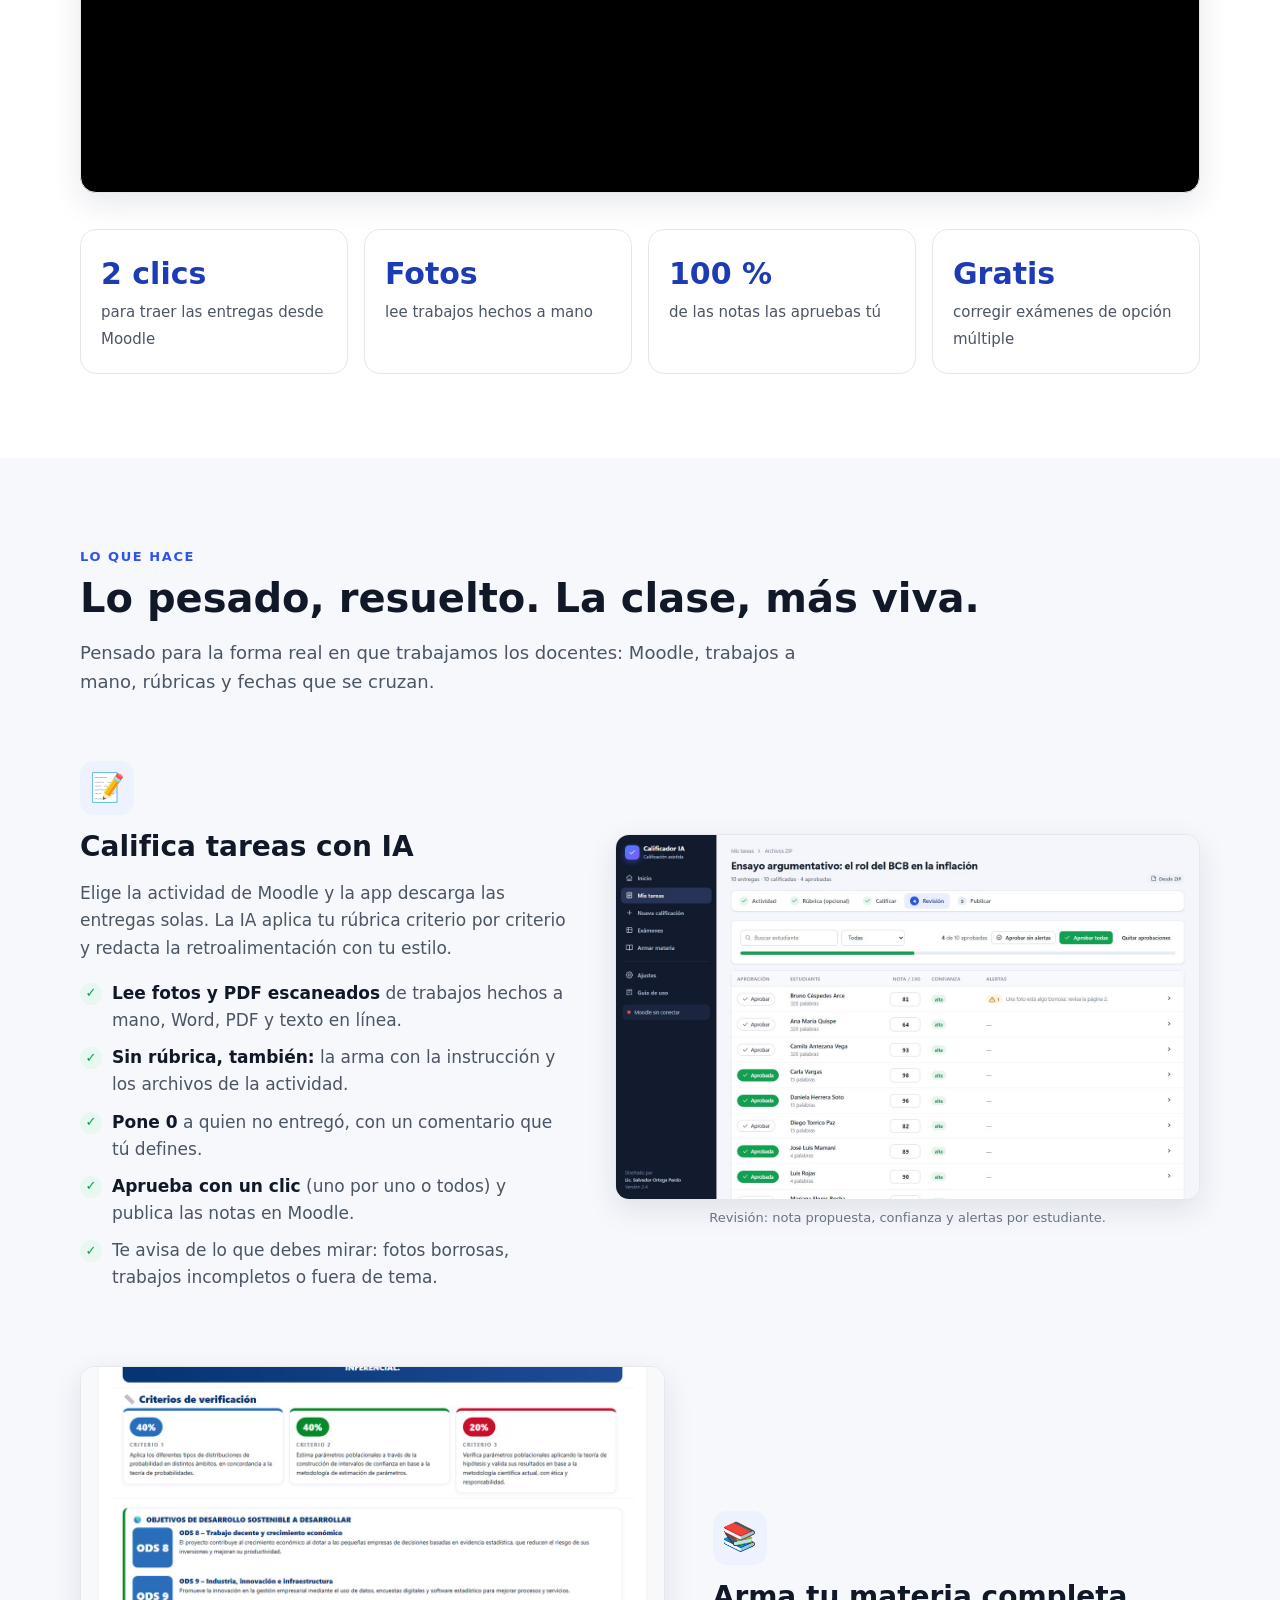
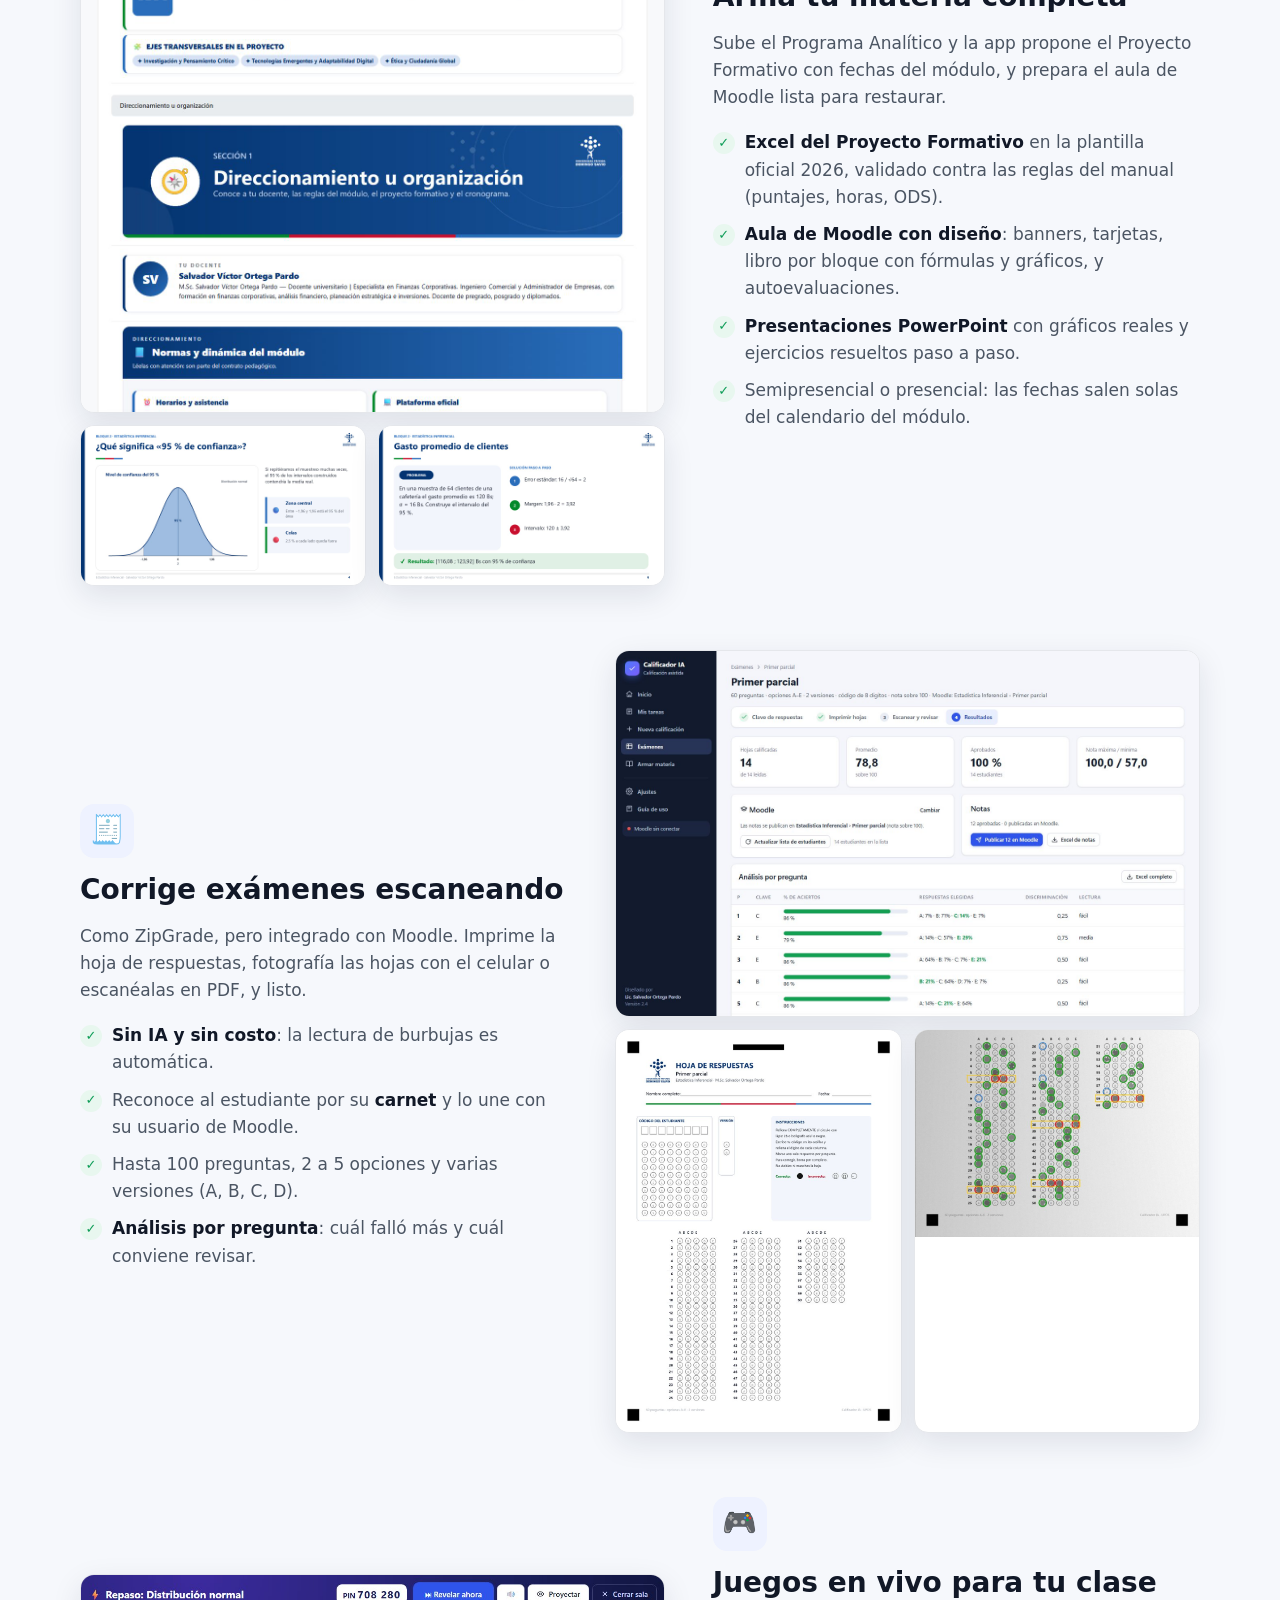
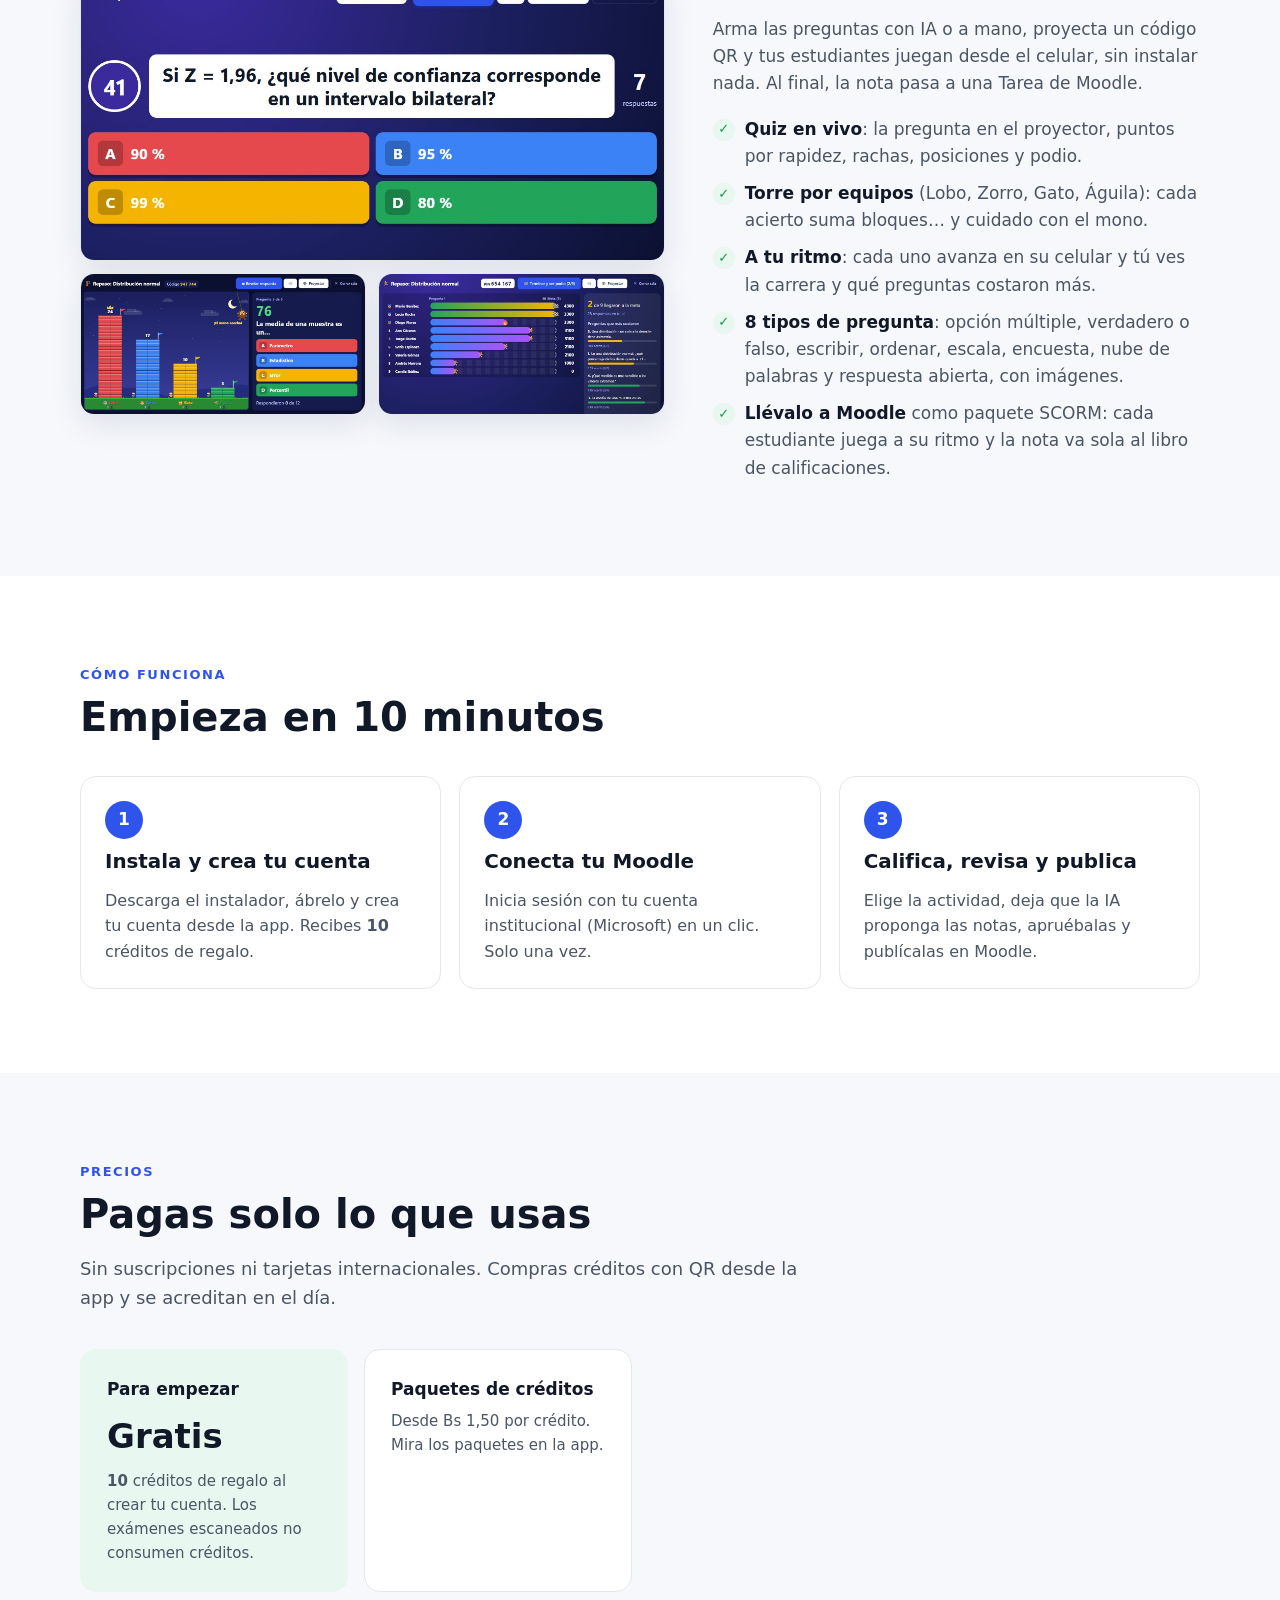
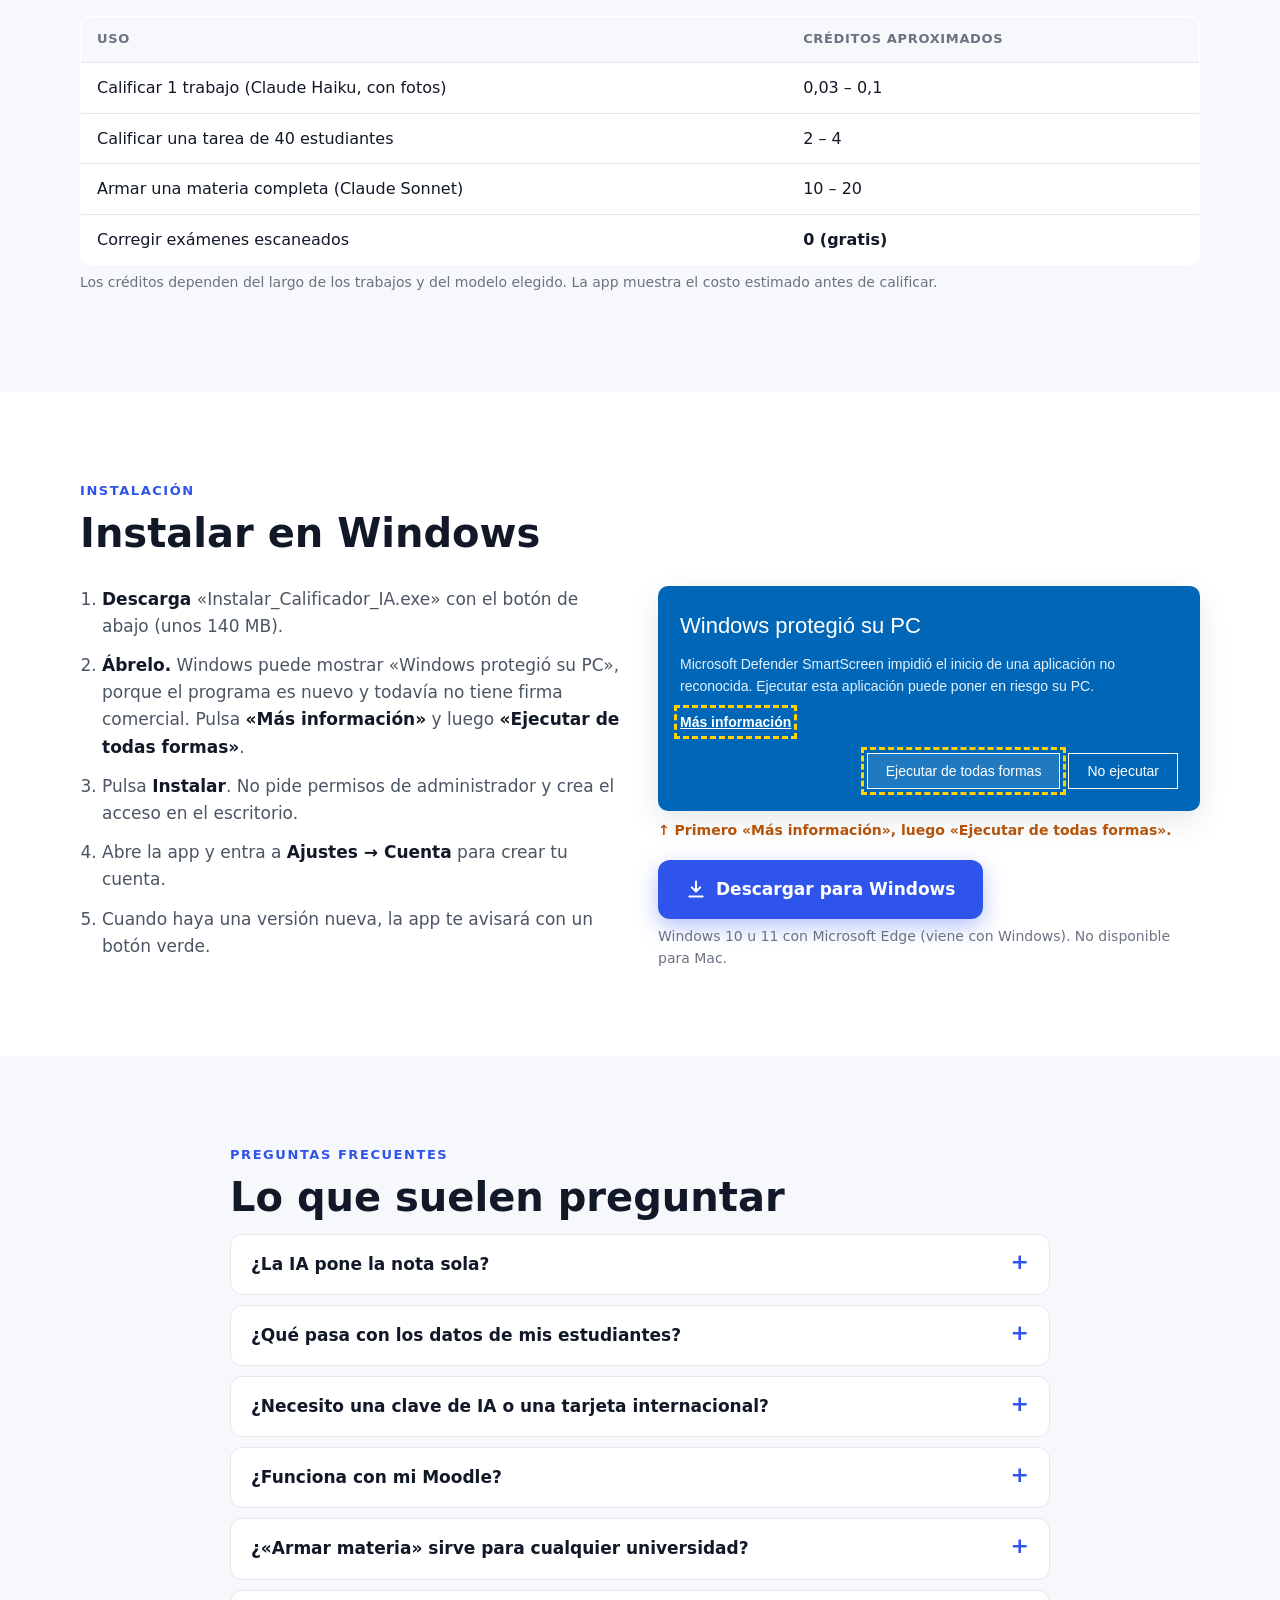
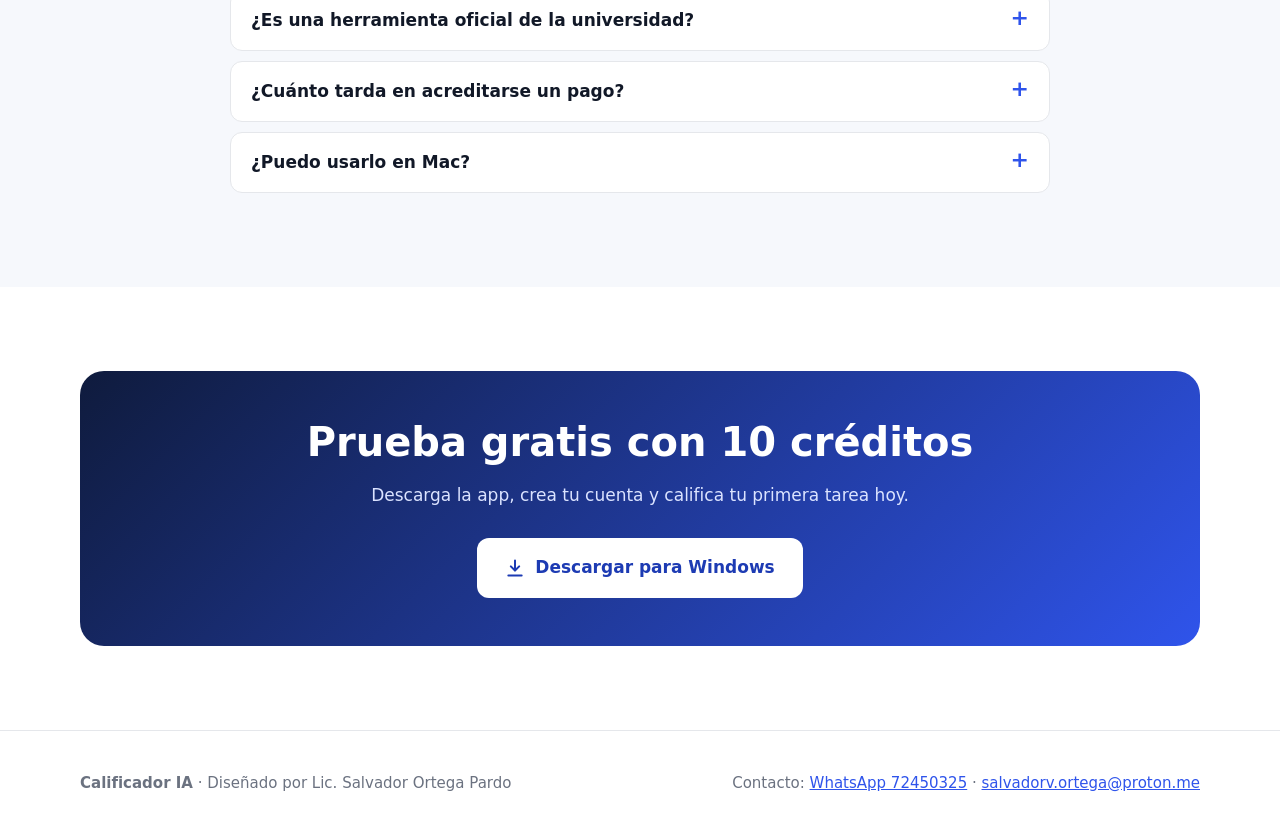
==== commit 6a307e4f: "Portal: sección «Juegos en vivo para tu clase» con capturas (datos ficticios); el aviso de versión s" ====
--- a/index.html
+++ b/index.html
@@ -186,7 +186,7 @@
 
 <section class="gris" id="funciones">
   <div class="contenedor">
-    <span class="etiqueta">Lo que hace</span><h2>Tres trabajos pesados, resueltos</h2>
+    <span class="etiqueta">Lo que hace</span><h2>Lo pesado, resuelto. La clase, más viva.</h2>
     <p class="sub">Pensado para la forma real en que trabajamos los docentes: Moodle, trabajos a mano, rúbricas y fechas que se cruzan.</p>
 
     <div class="funcion">
@@ -237,6 +237,25 @@
         <div class="marco"><img src="img/examen_resultados.jpg" alt="Resultados del examen con análisis por pregunta"></div>
         <div class="marco"><img src="img/hoja_respuestas.jpg" alt="Hoja de respuestas imprimible"></div>
         <div class="marco"><img src="img/hoja_revisada.jpg" alt="Hoja leída con aciertos y errores marcados"></div>
+      </div>
+    </div>
+
+    <div class="funcion inversa">
+      <div class="texto">
+        <div class="icono-f">🎮</div><h3 style="font-size:28px">Juegos en vivo para tu clase</h3>
+        <p class="sub" style="font-size:17px">Arma las preguntas con IA o a mano, proyecta un código QR y tus estudiantes juegan desde el celular, sin instalar nada. Al final, la nota pasa a una Tarea de Moodle.</p>
+        <ul>
+          <li><b>Quiz en vivo</b>: la pregunta en el proyector, puntos por rapidez, rachas, posiciones y podio.</li>
+          <li><b>Torre por equipos</b> (Lobo, Zorro, Gato, Águila): cada acierto suma bloques… y cuidado con el mono.</li>
+          <li><b>A tu ritmo</b>: cada uno avanza en su celular y tú ves la carrera y qué preguntas costaron más.</li>
+          <li><b>8 tipos de pregunta</b>: opción múltiple, verdadero o falso, escribir, ordenar, escala, encuesta, nube de palabras y respuesta abierta, con imágenes.</li>
+          <li><b>Llévalo a Moodle</b> como paquete SCORM: cada estudiante juega a su ritmo y la nota va sola al libro de calificaciones.</li>
+        </ul>
+      </div>
+      <div class="mosaico">
+        <div class="marco"><img src="img/vivo_quiz.jpg" alt="Quiz en vivo proyectado: pregunta con cuatro opciones de colores"></div>
+        <div class="marco"><img src="img/vivo_torre.jpg" alt="Torre por equipos: torres de bloques de cada equipo y el mono"></div>
+        <div class="marco"><img src="img/vivo_ritmo.jpg" alt="A tu ritmo: carrera de los estudiantes y preguntas que más costaron"></div>
       </div>
     </div>
   </div>
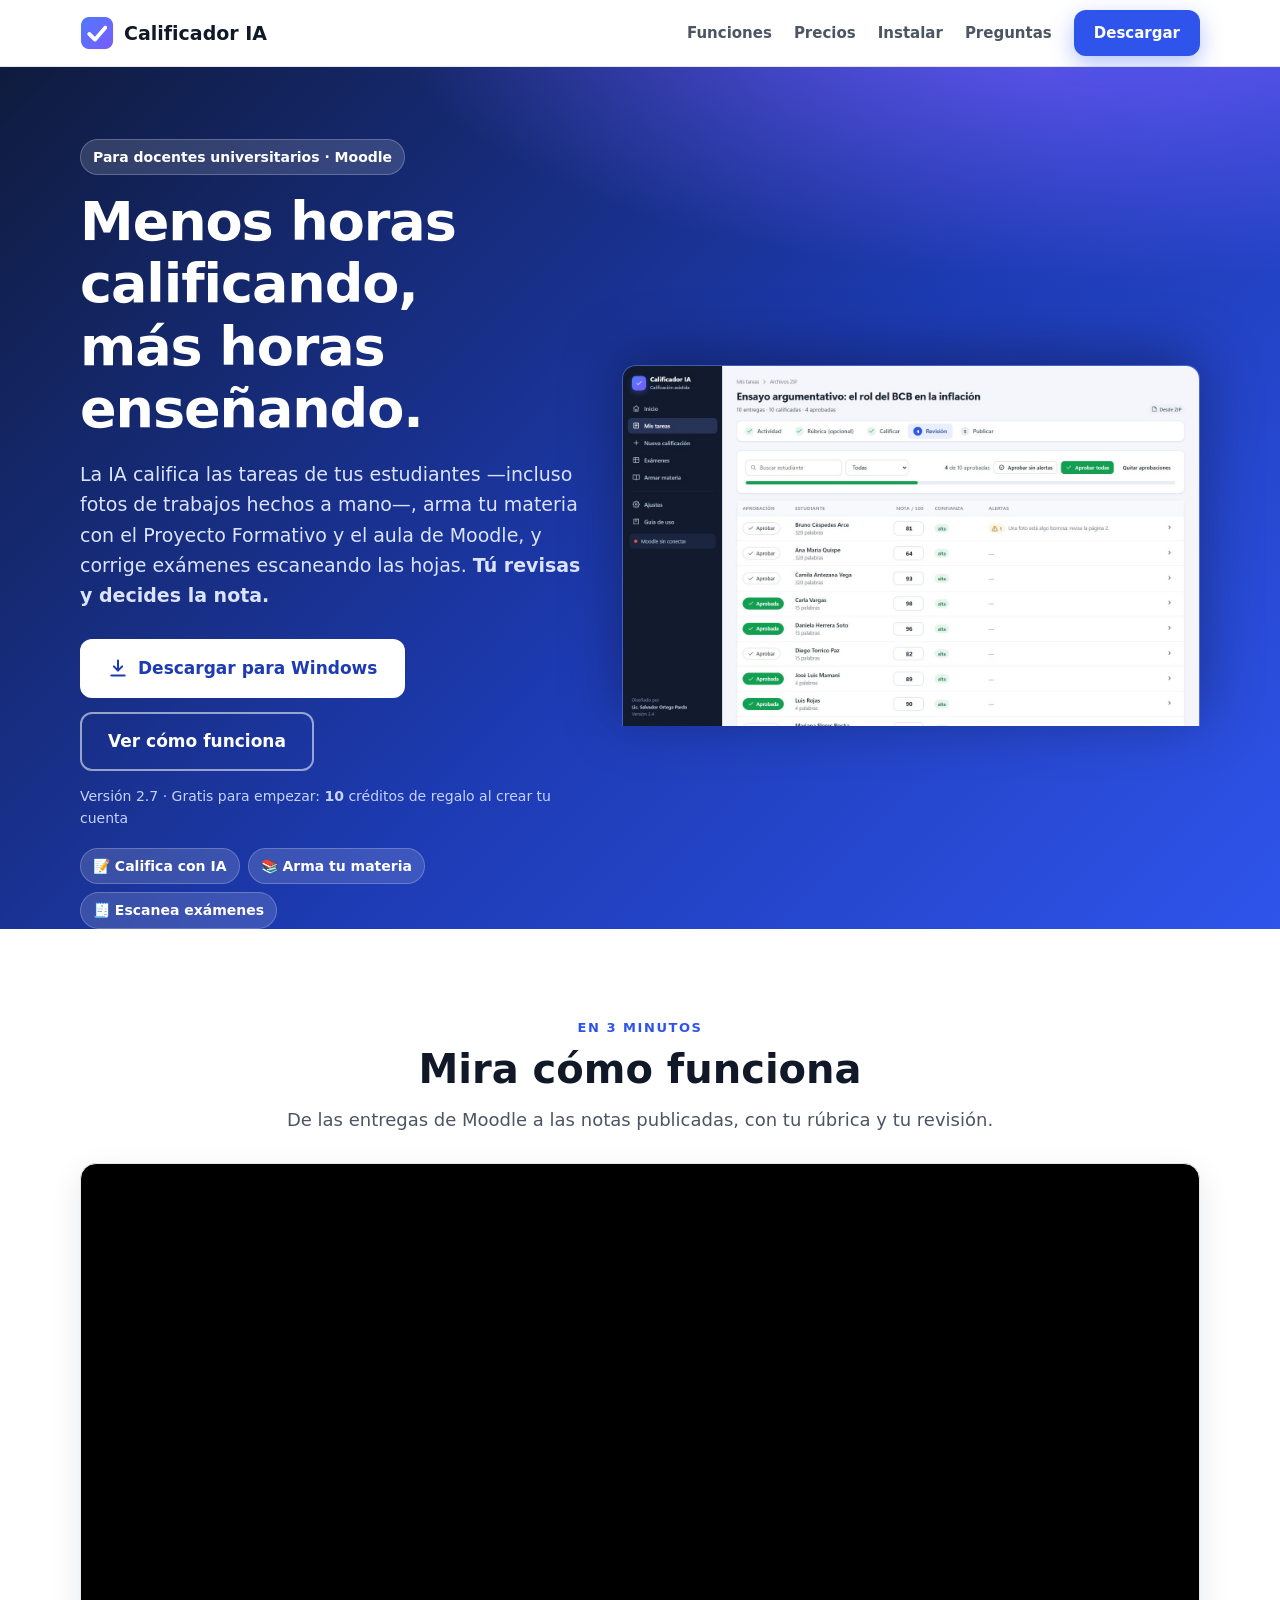
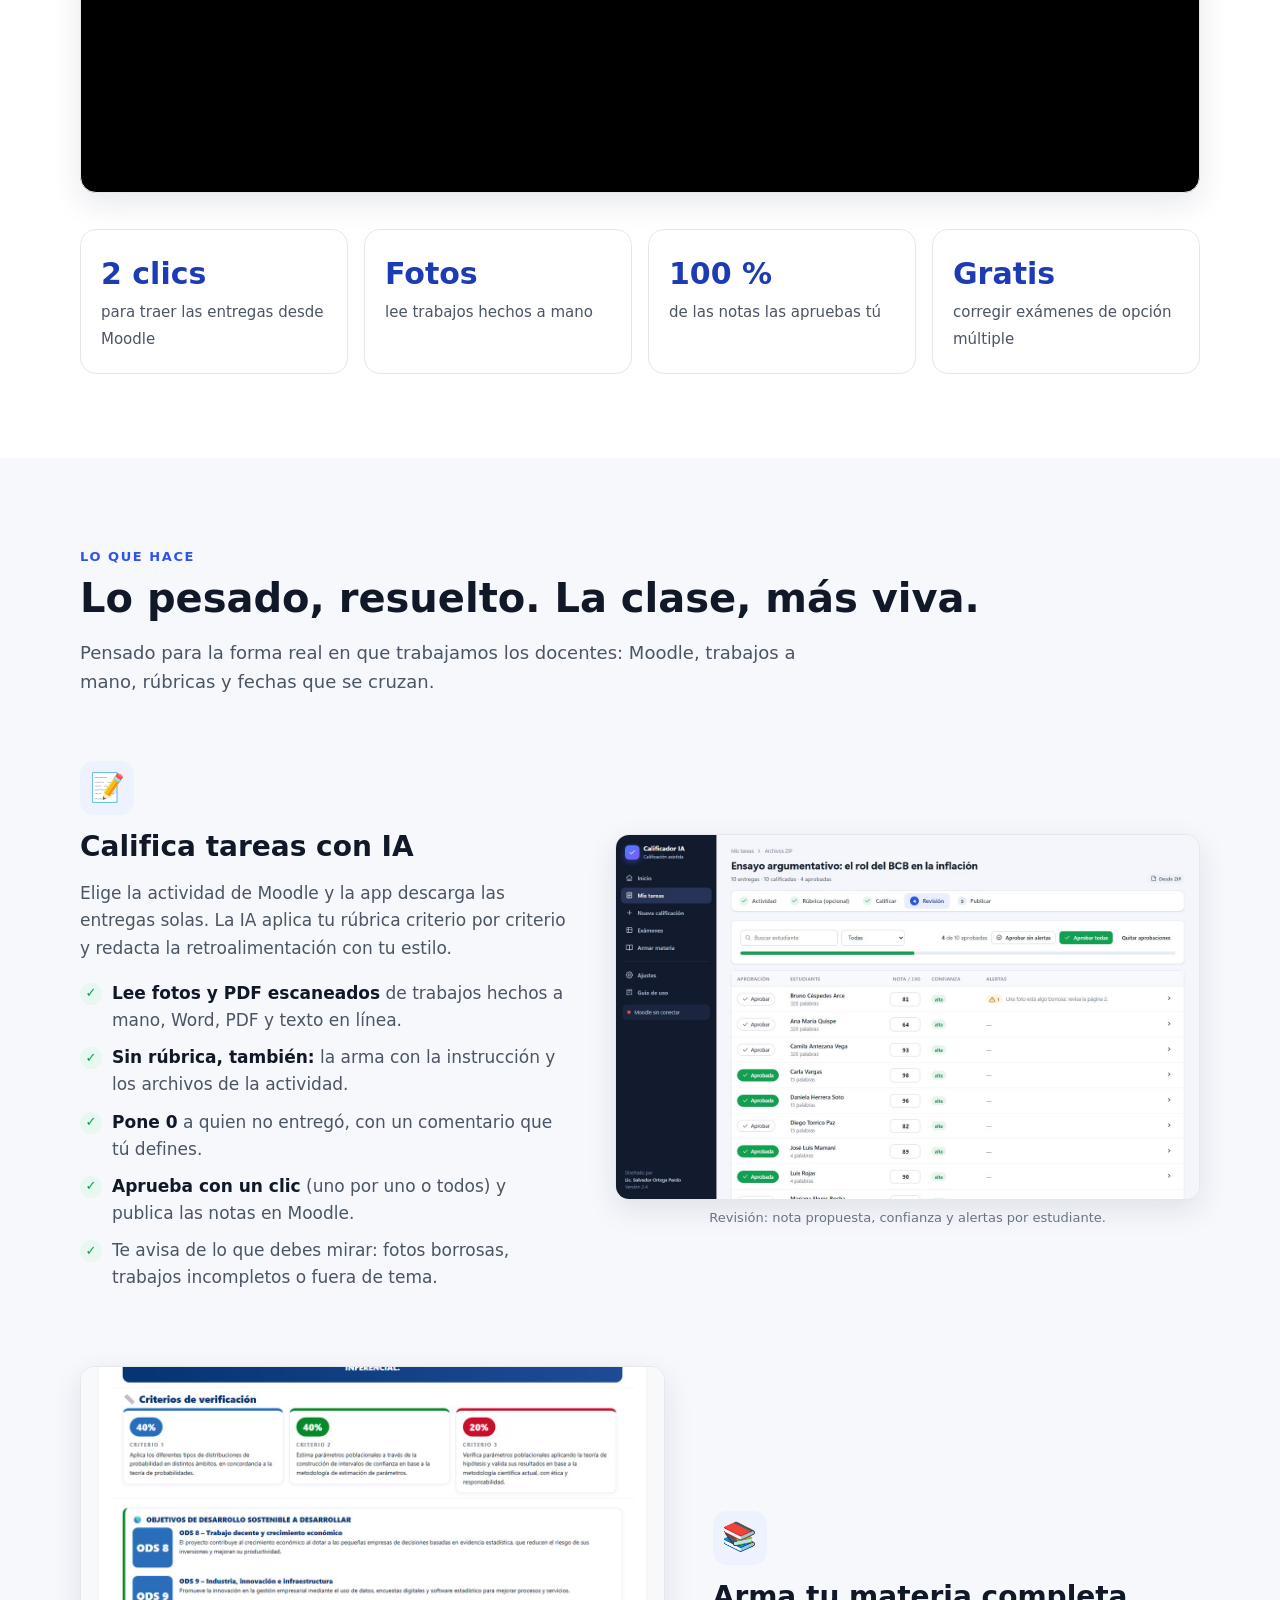
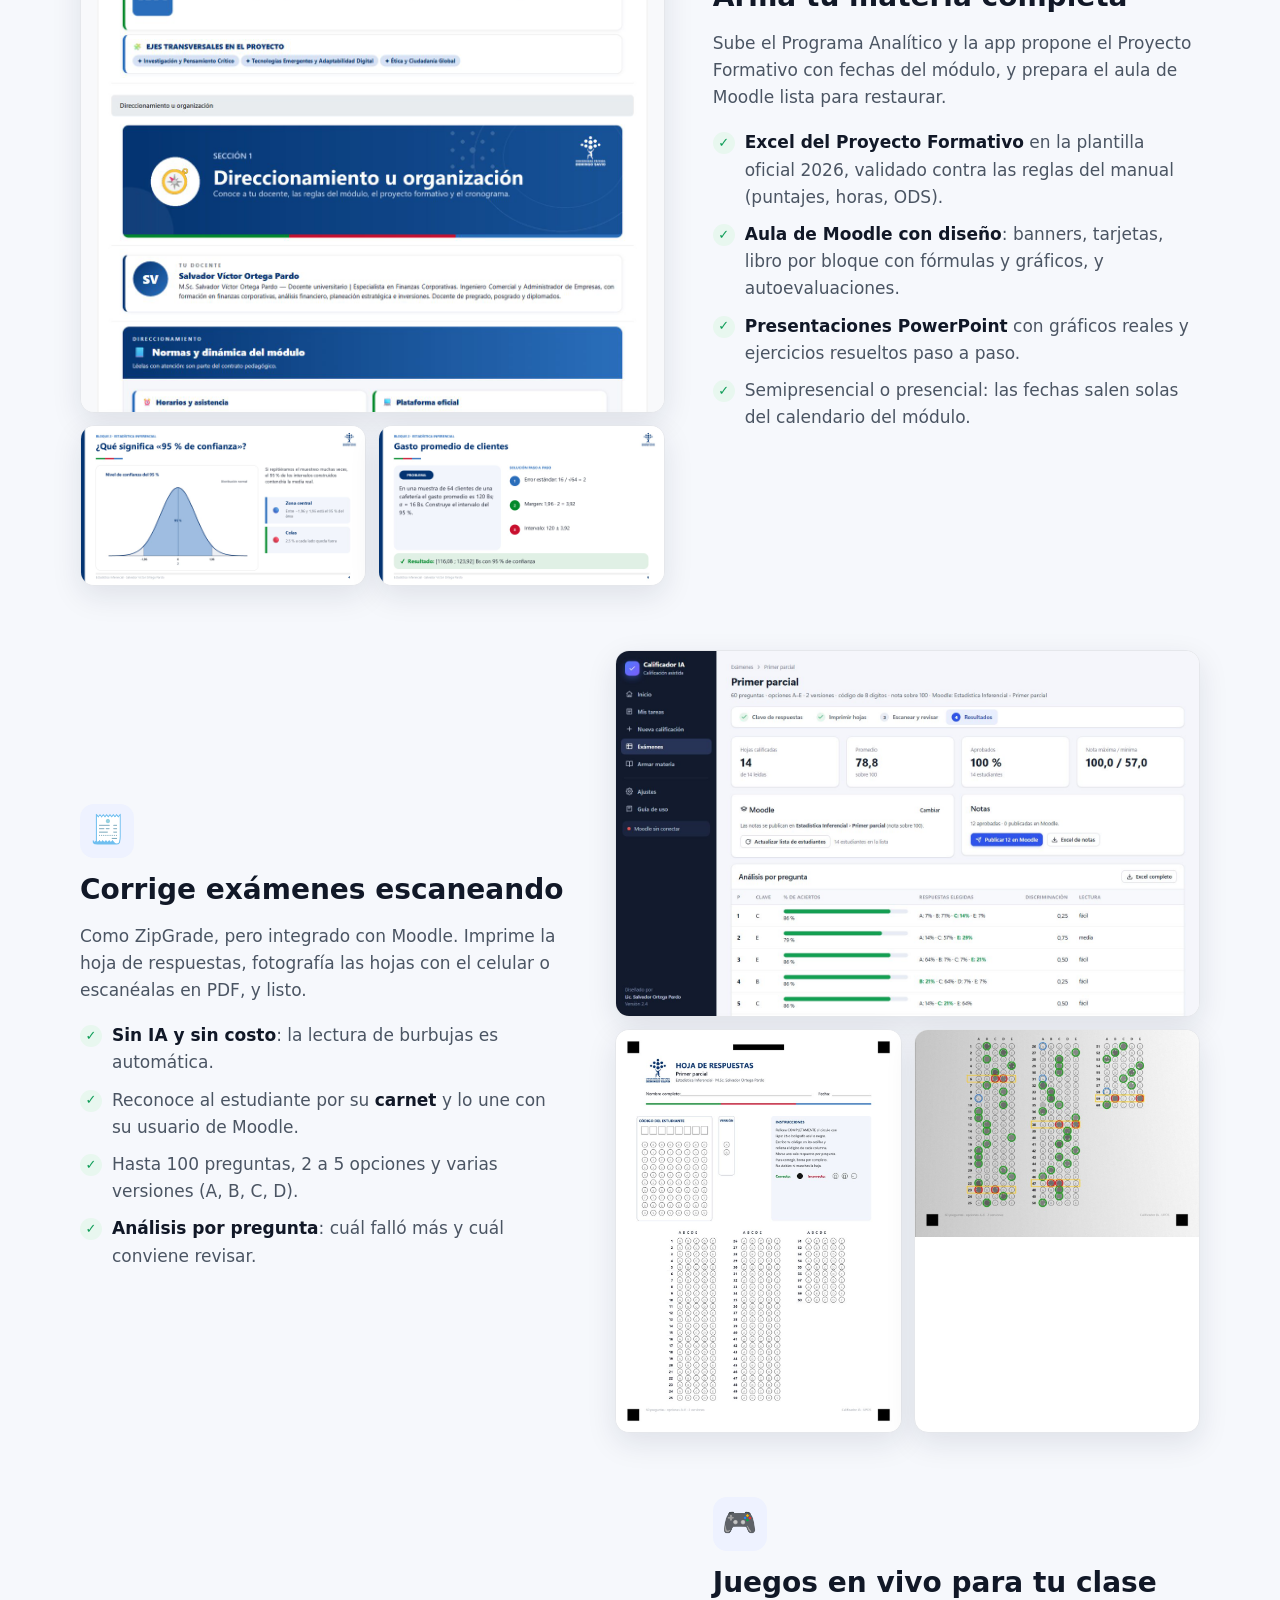
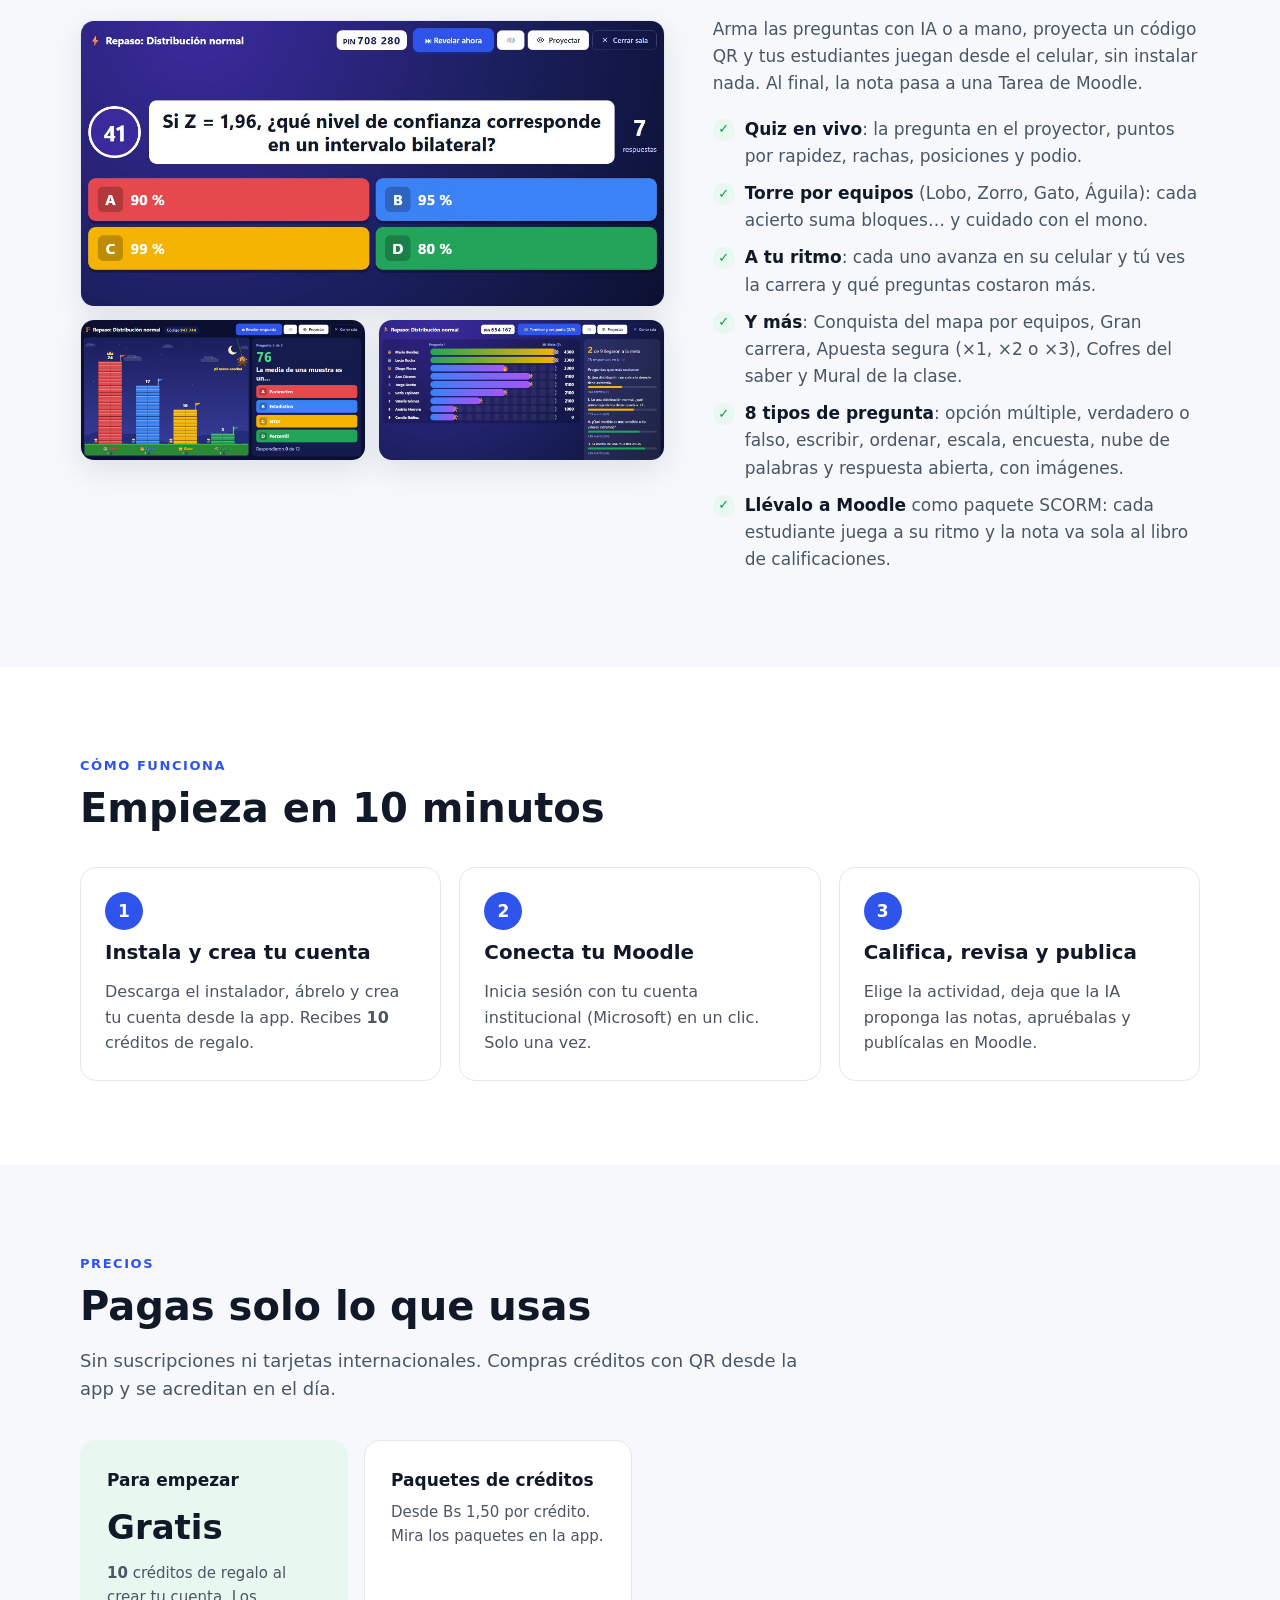
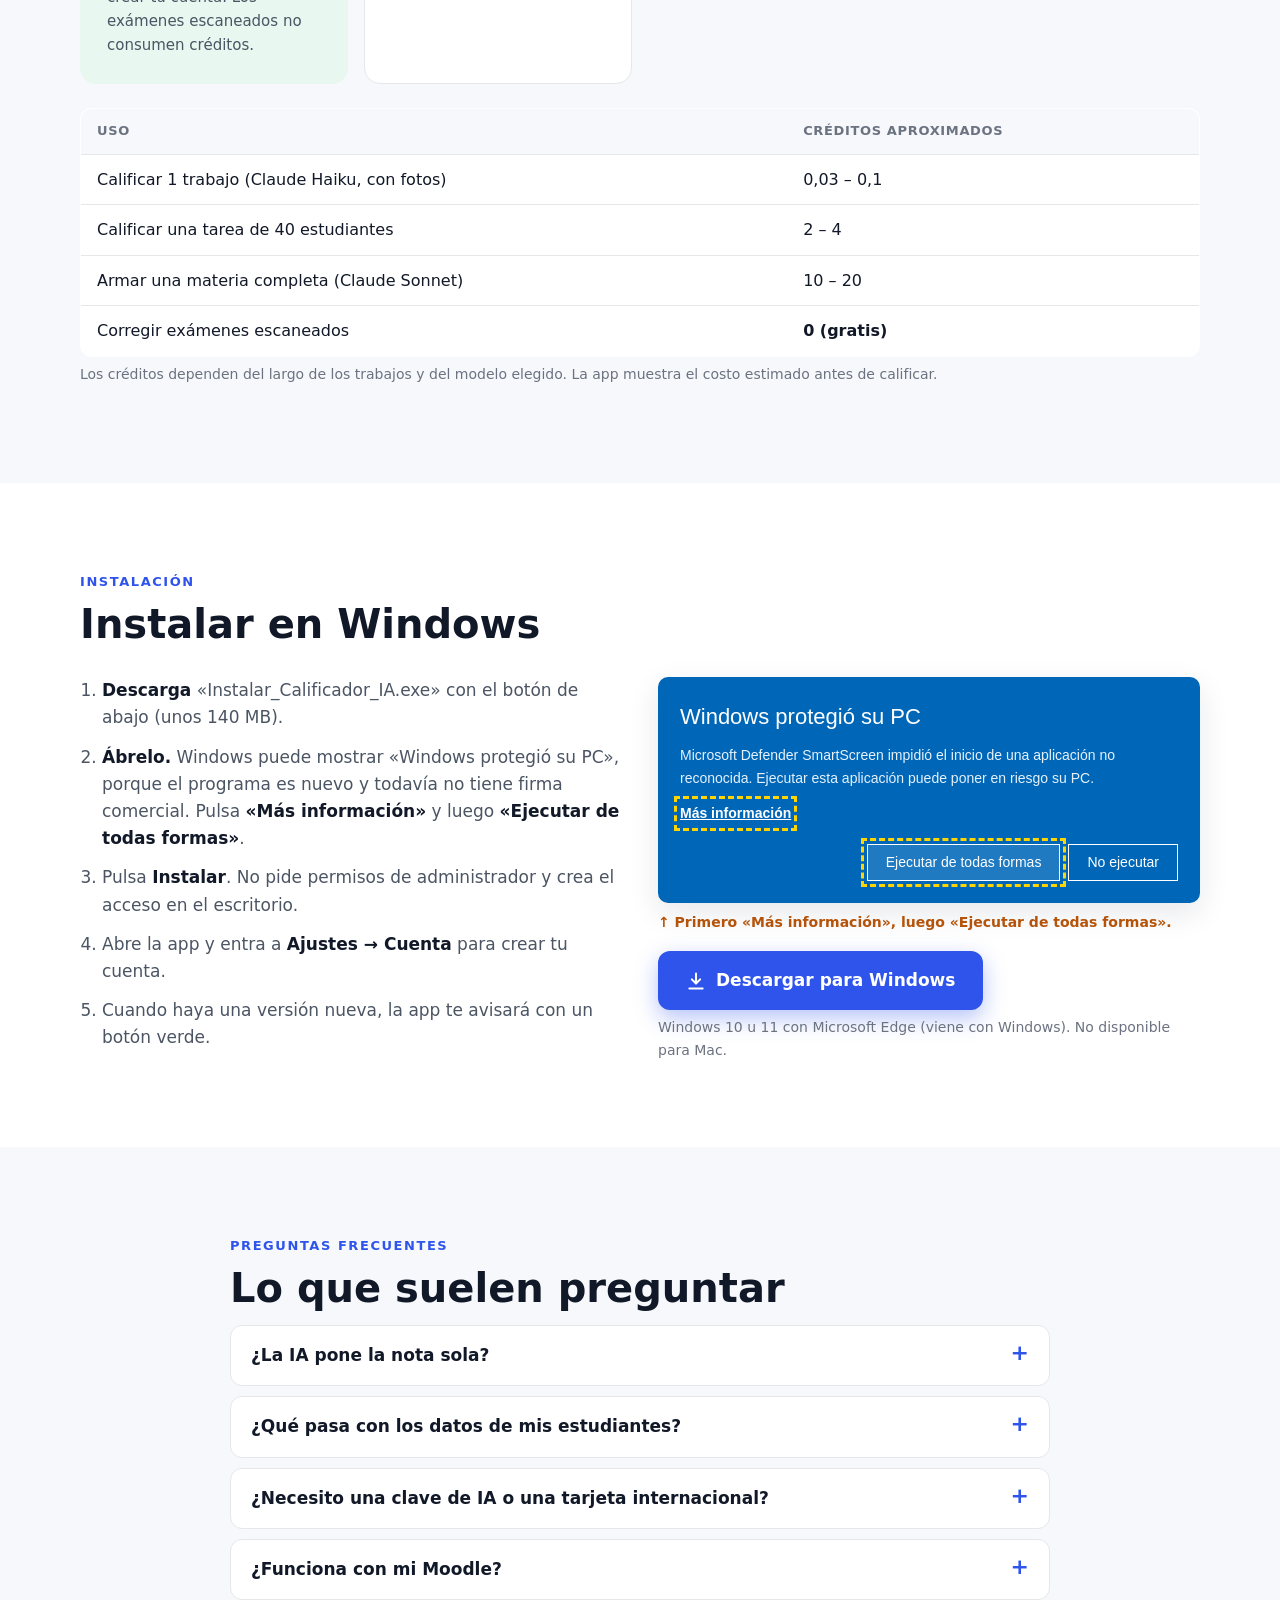
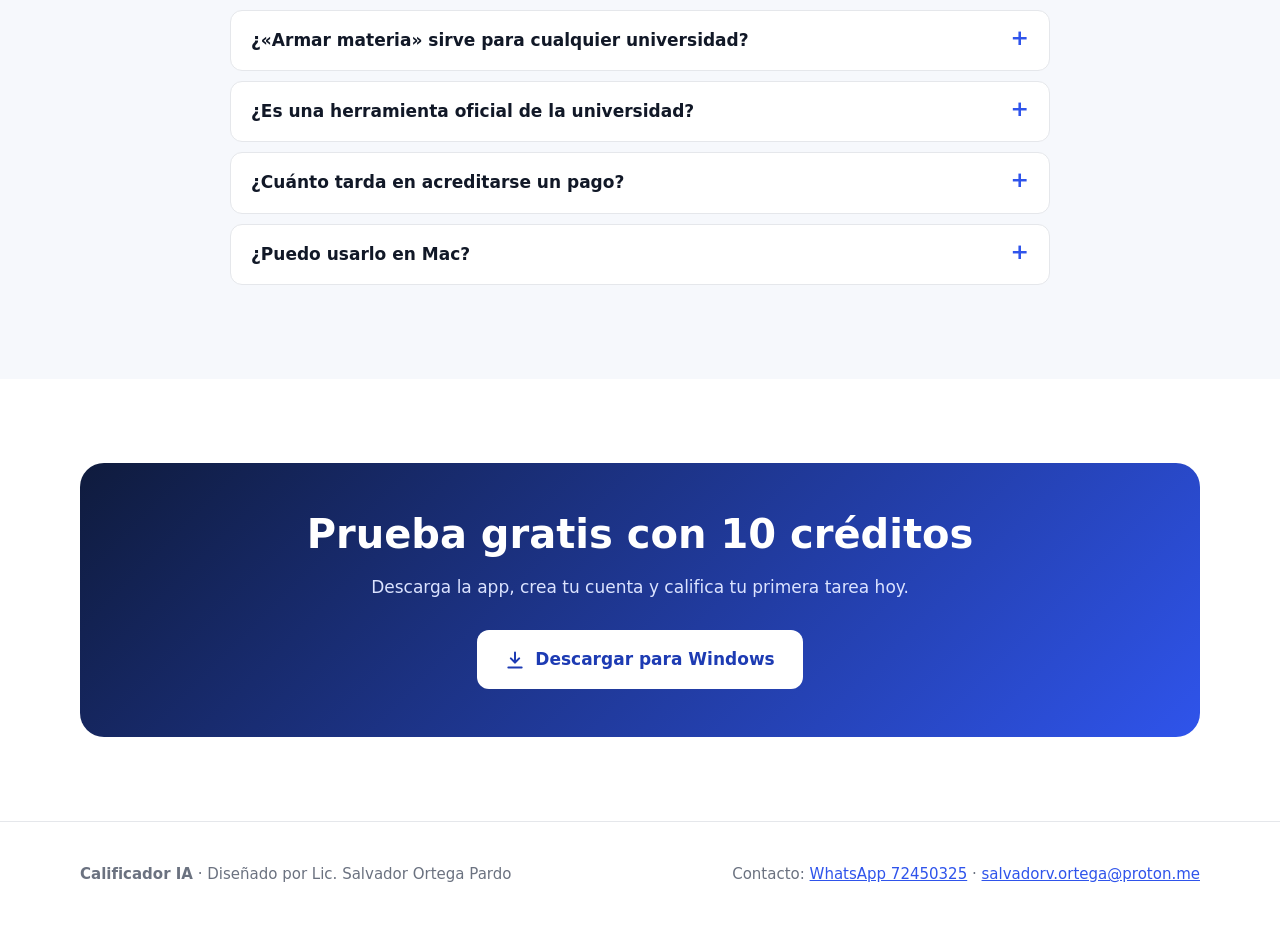
==== commit 783748c4: "Juegos en vivo: Conquista del mapa, Gran carrera, Apuesta segura, Cofres del saber y Mural de la cla" ====
--- a/index.html
+++ b/index.html
@@ -248,6 +248,7 @@
           <li><b>Quiz en vivo</b>: la pregunta en el proyector, puntos por rapidez, rachas, posiciones y podio.</li>
           <li><b>Torre por equipos</b> (Lobo, Zorro, Gato, Águila): cada acierto suma bloques… y cuidado con el mono.</li>
           <li><b>A tu ritmo</b>: cada uno avanza en su celular y tú ves la carrera y qué preguntas costaron más.</li>
+          <li><b>Y más</b>: Conquista del mapa por equipos, Gran carrera, Apuesta segura (×1, ×2 o ×3), Cofres del saber y Mural de la clase.</li>
           <li><b>8 tipos de pregunta</b>: opción múltiple, verdadero o falso, escribir, ordenar, escala, encuesta, nube de palabras y respuesta abierta, con imágenes.</li>
           <li><b>Llévalo a Moodle</b> como paquete SCORM: cada estudiante juega a su ritmo y la nota va sola al libro de calificaciones.</li>
         </ul>
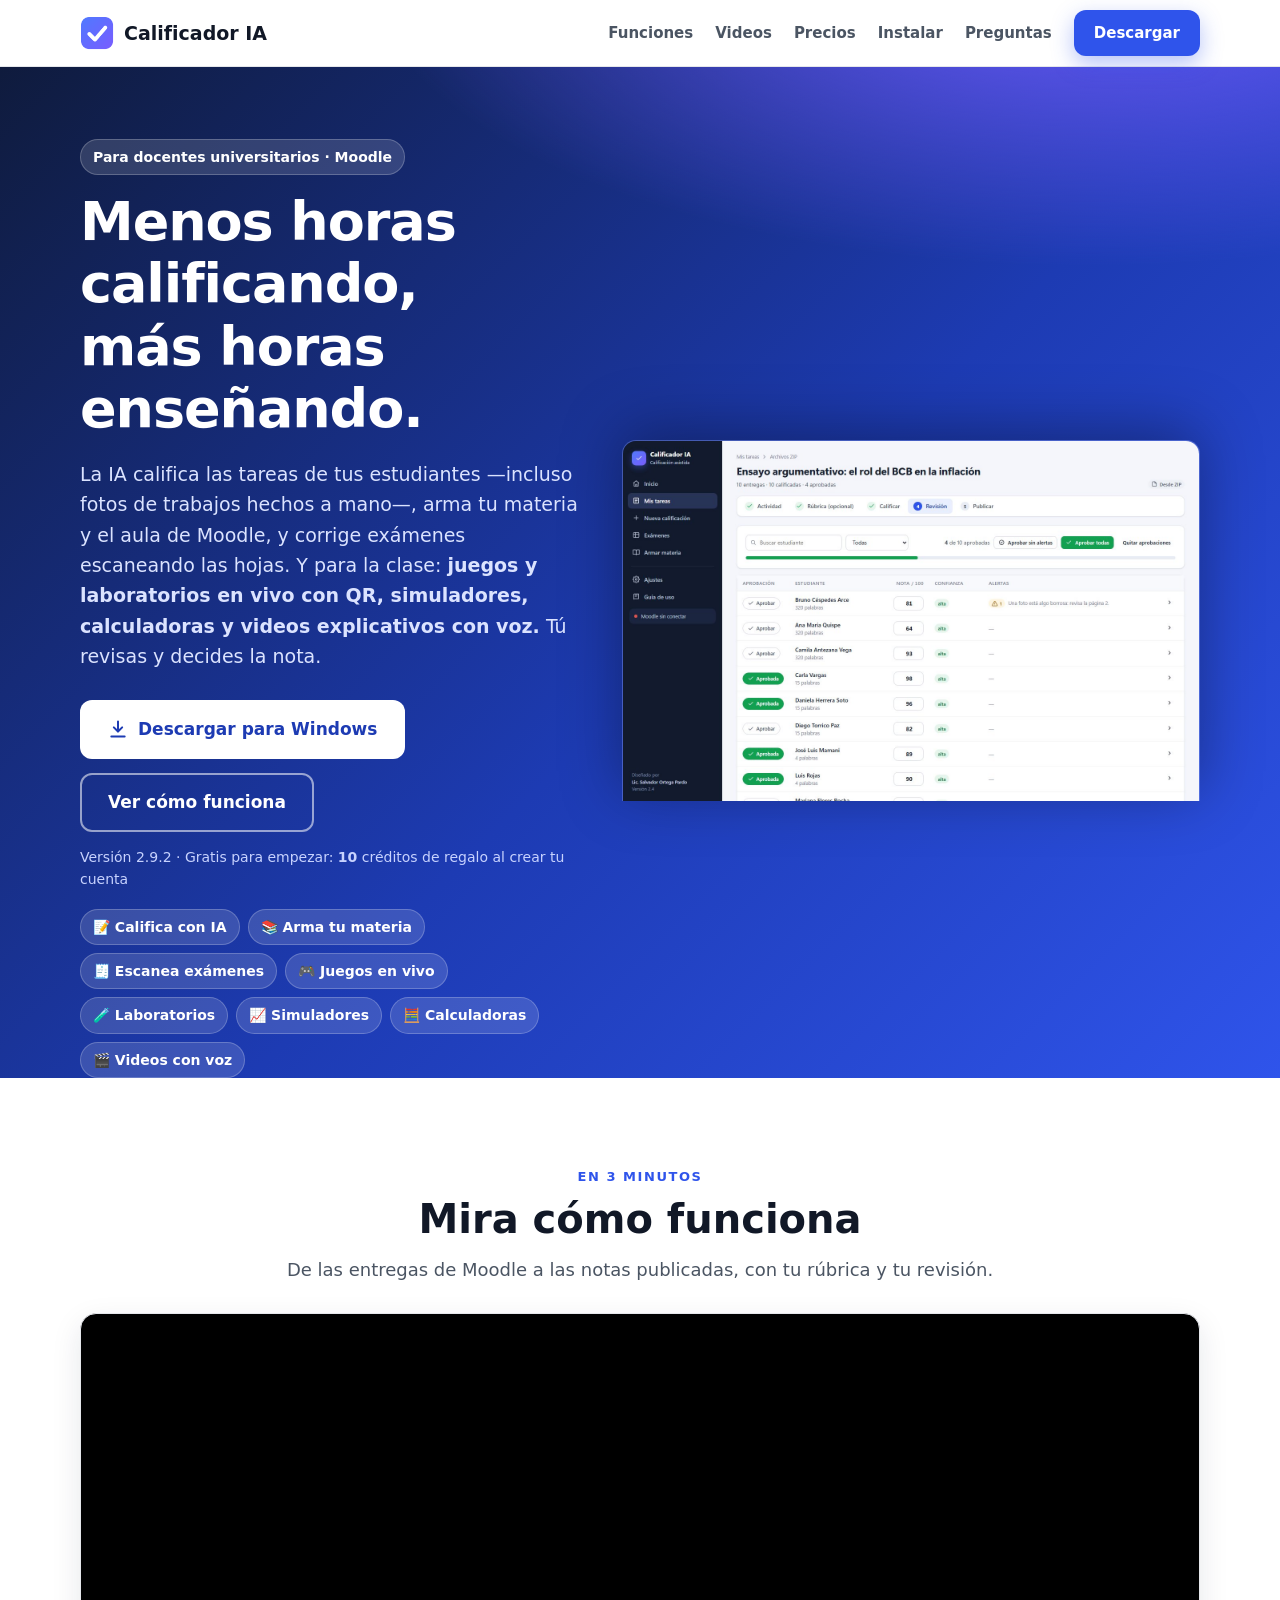
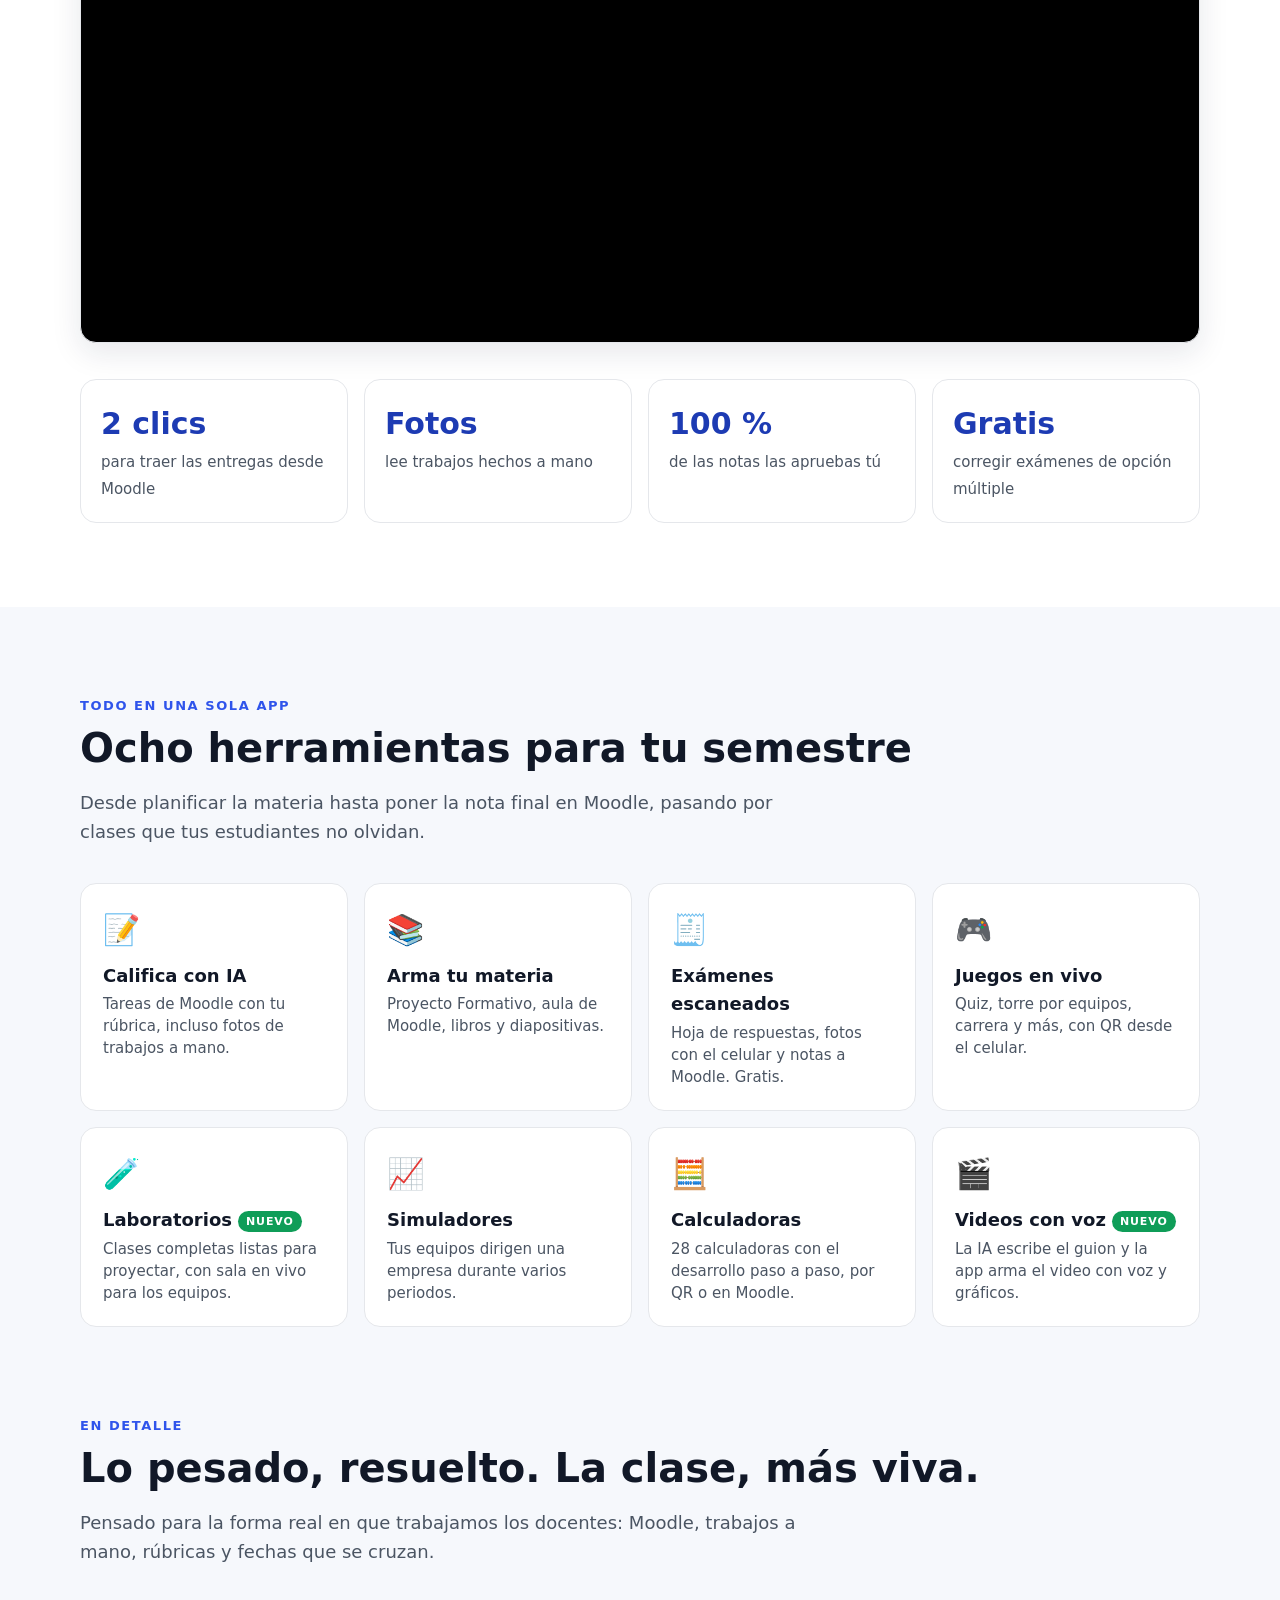
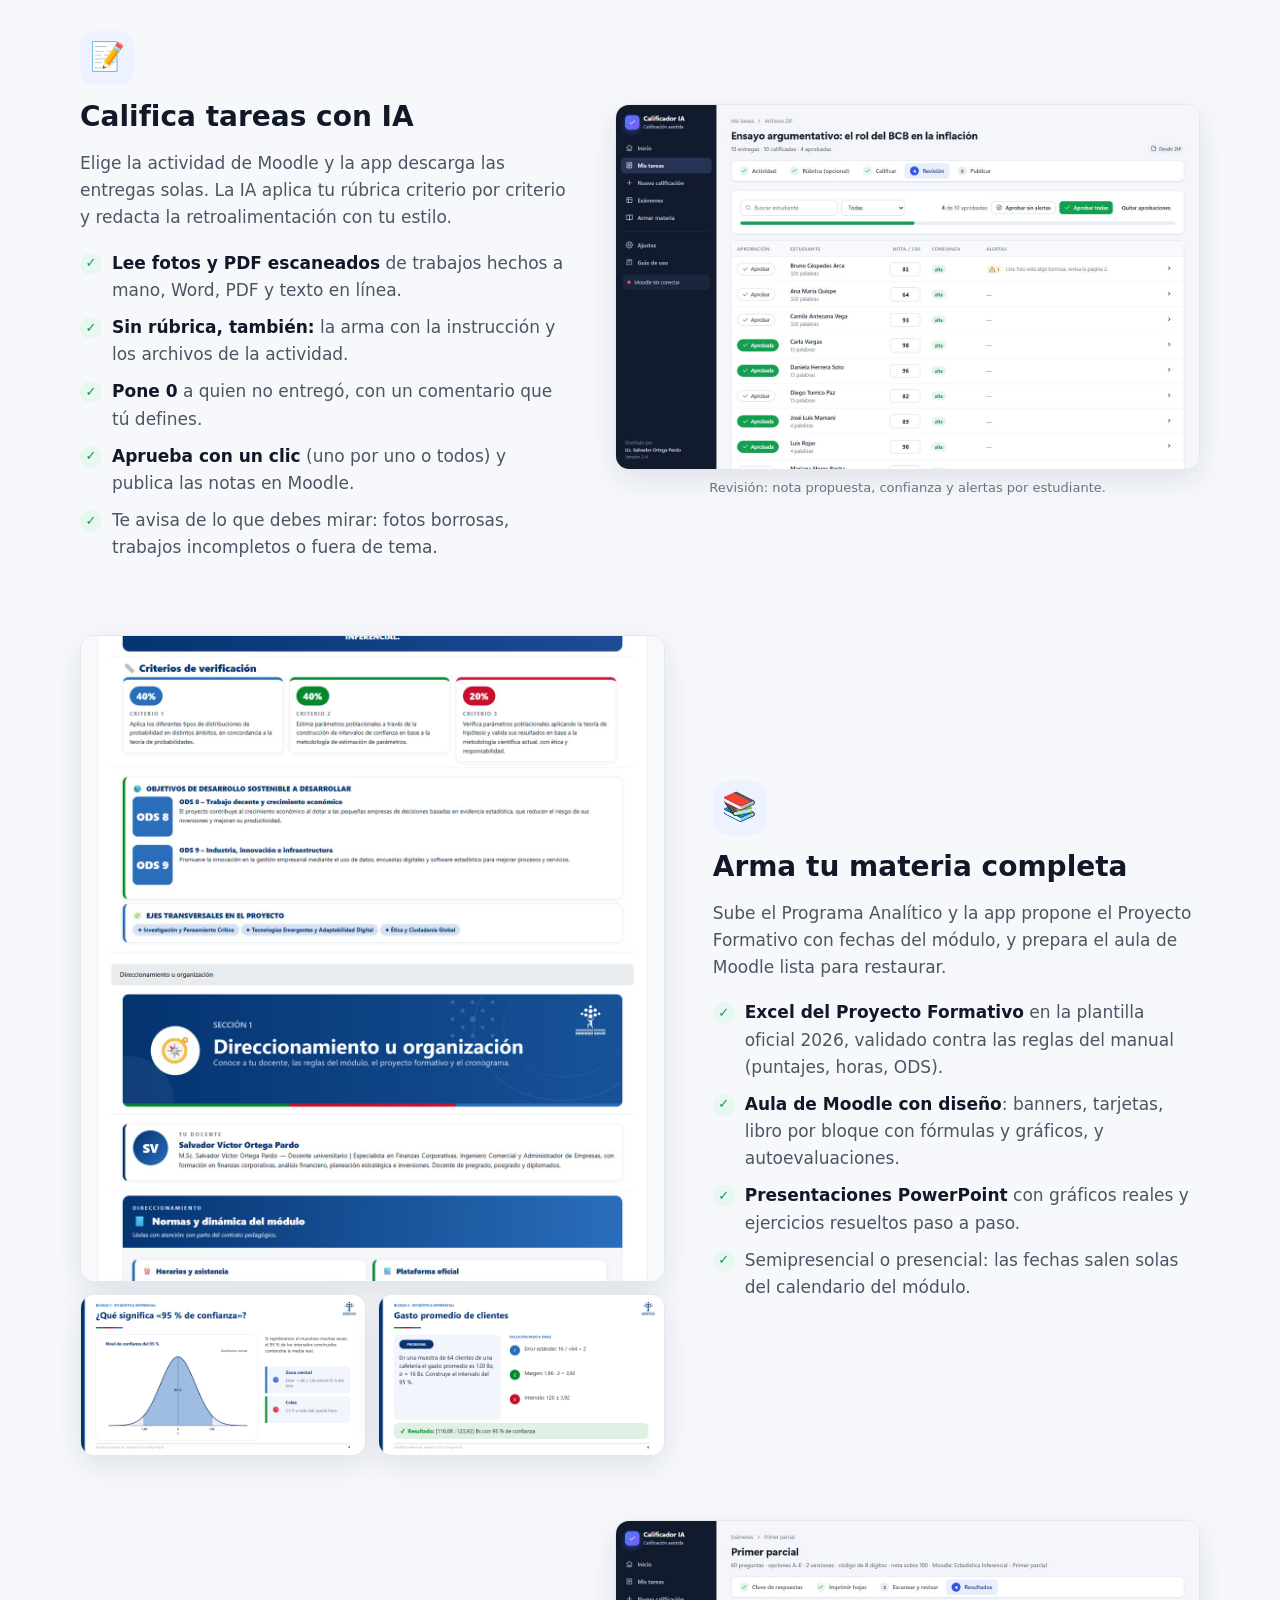
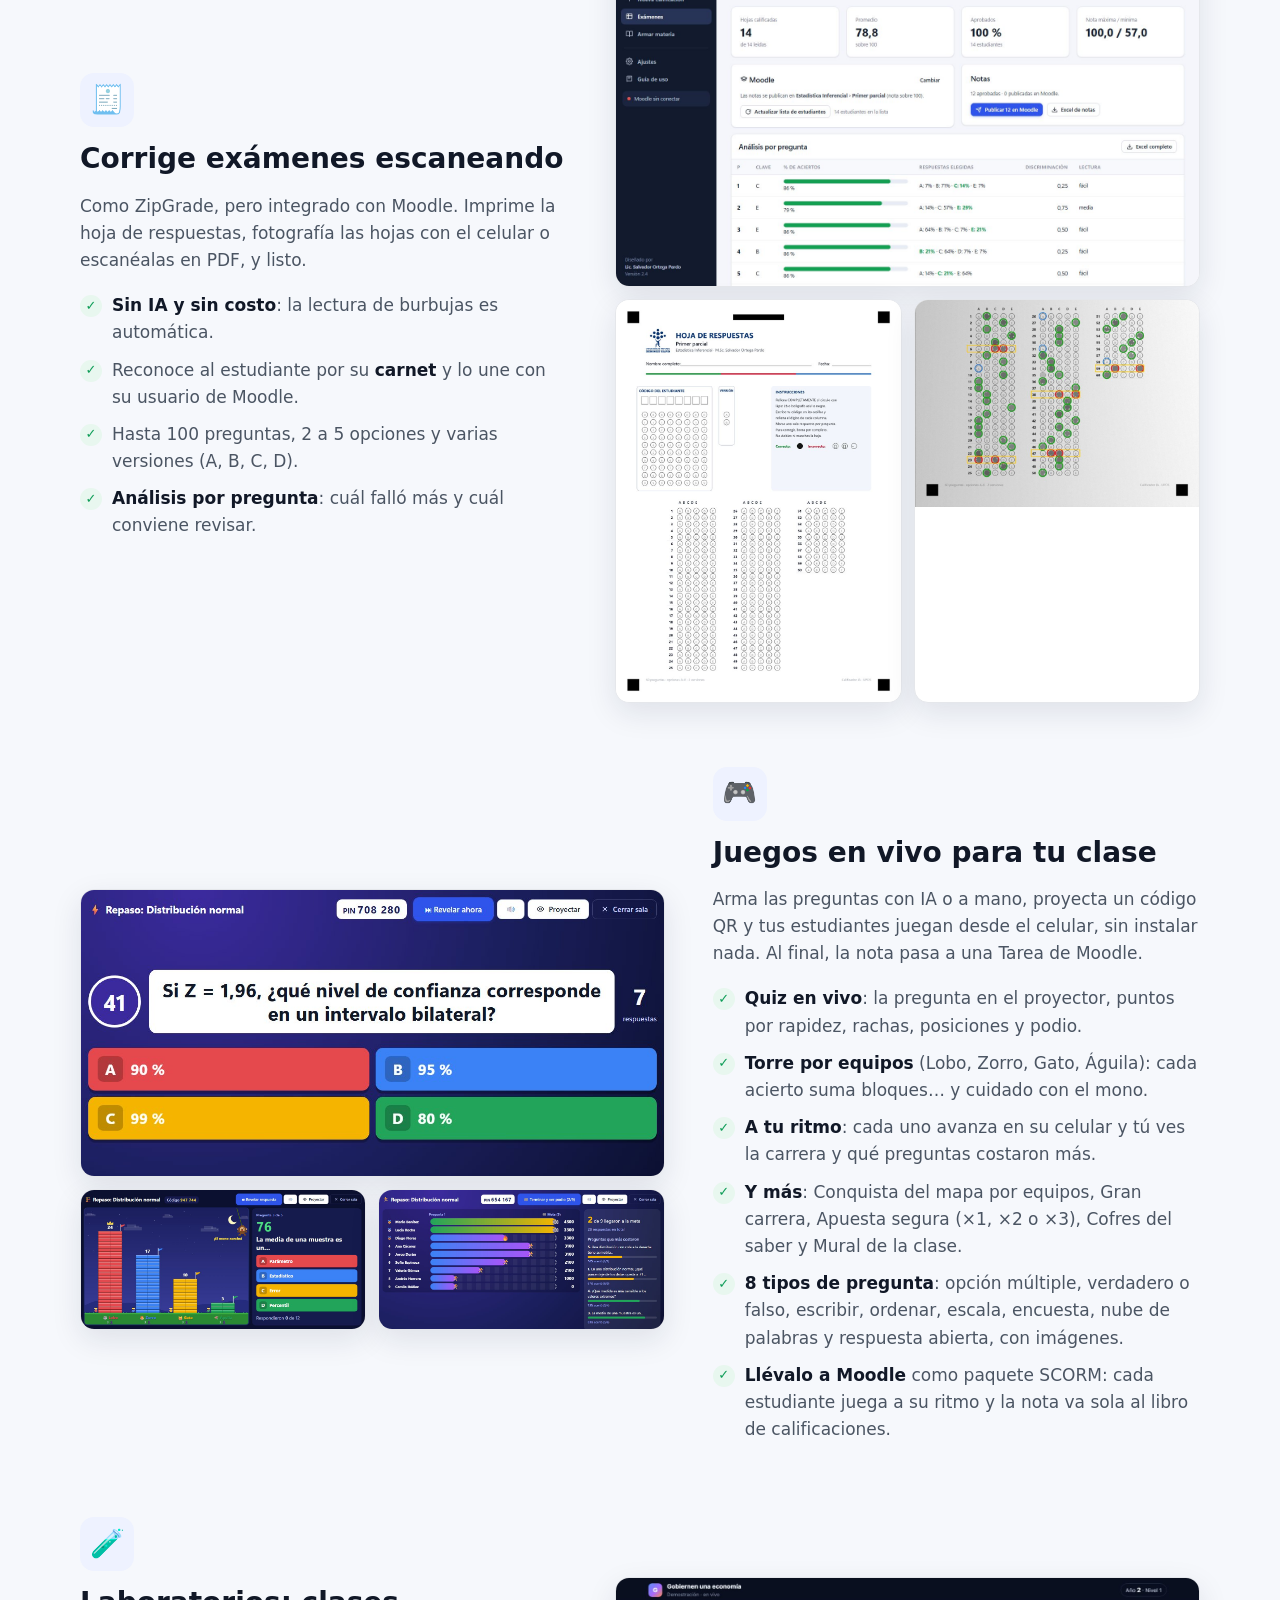
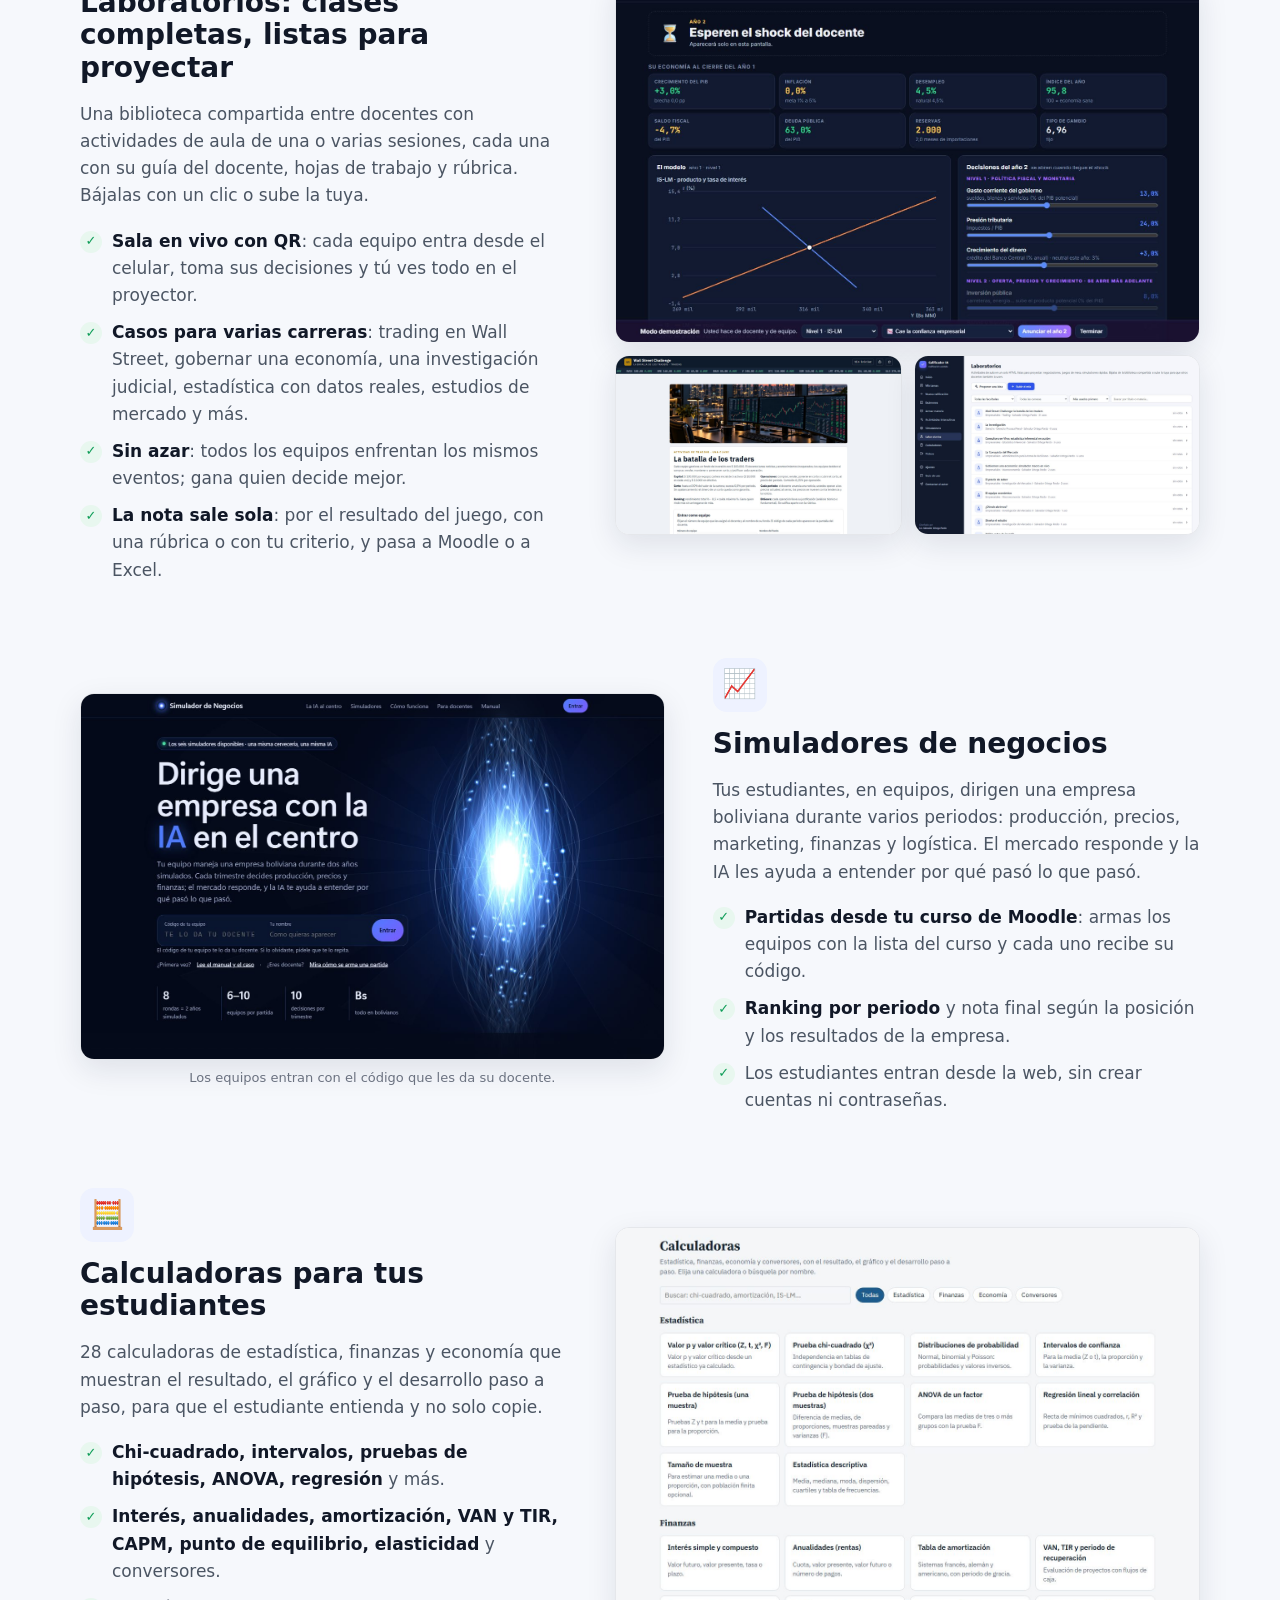
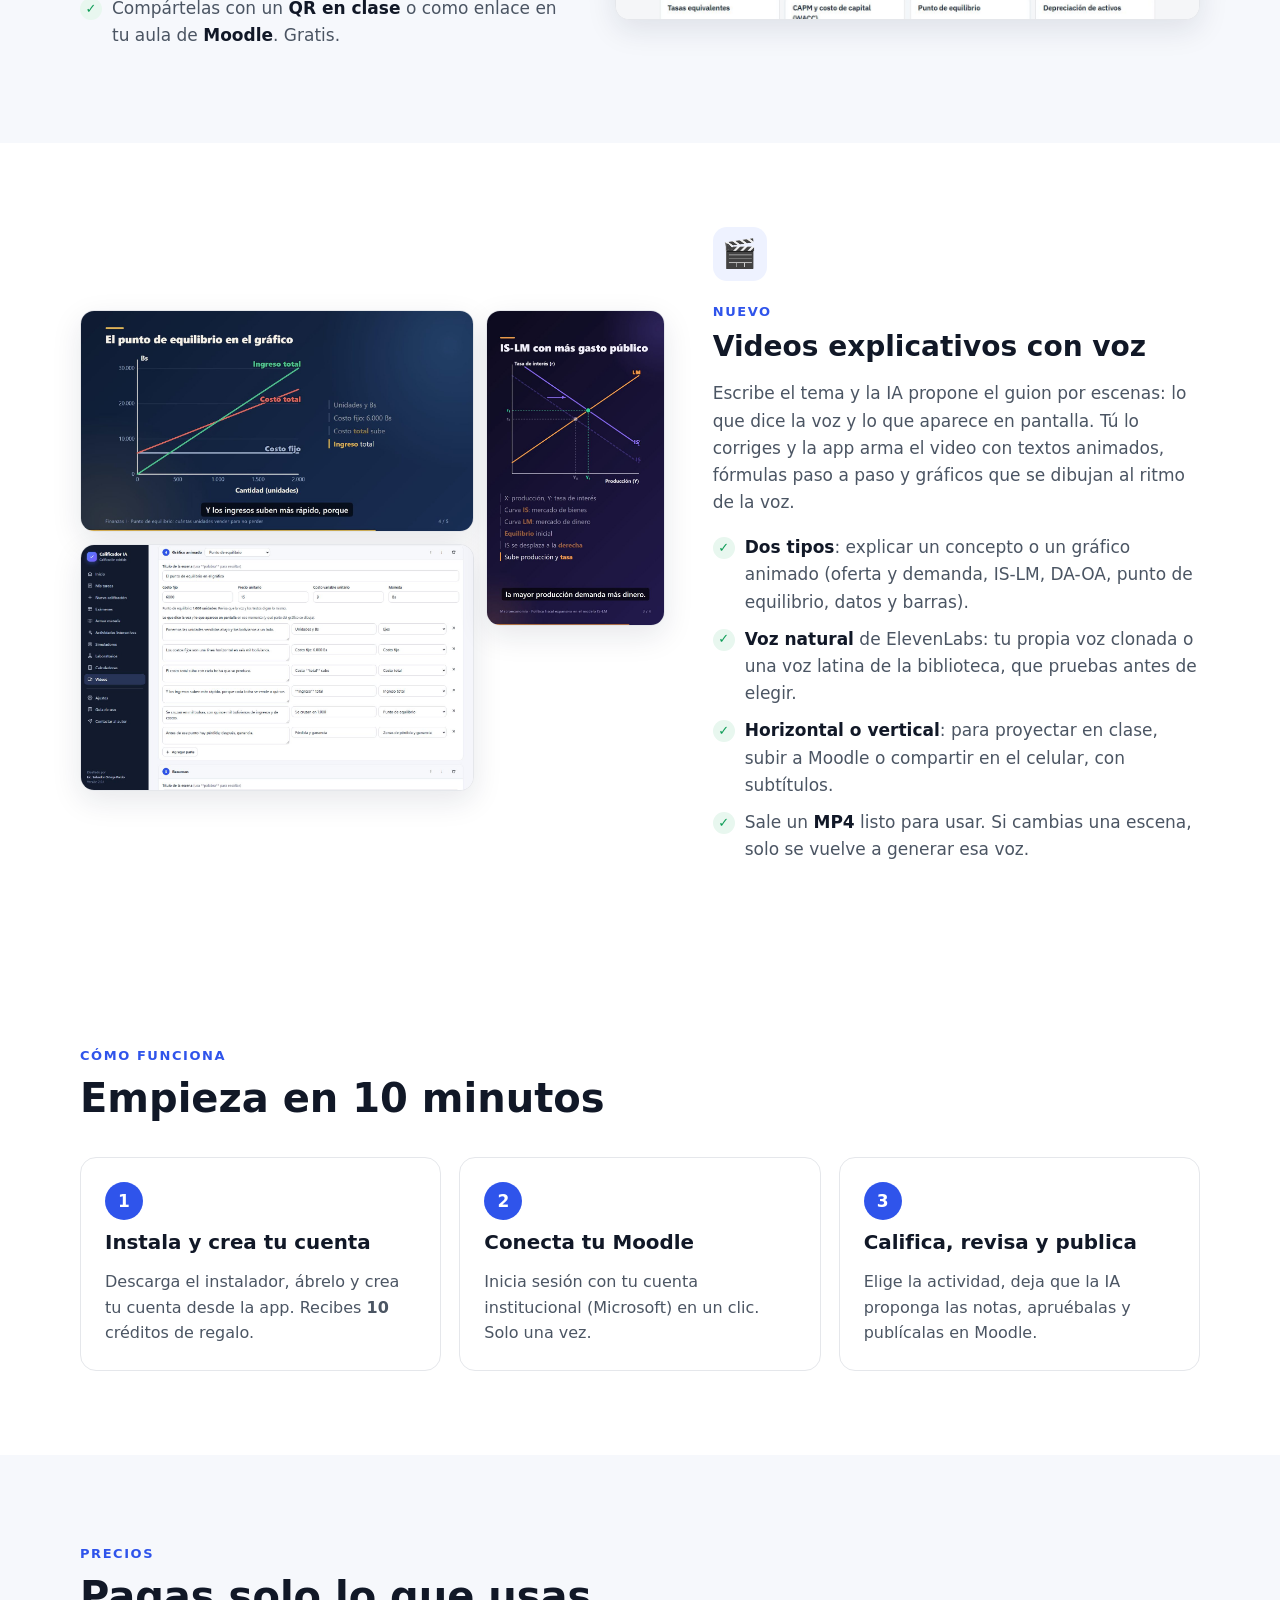
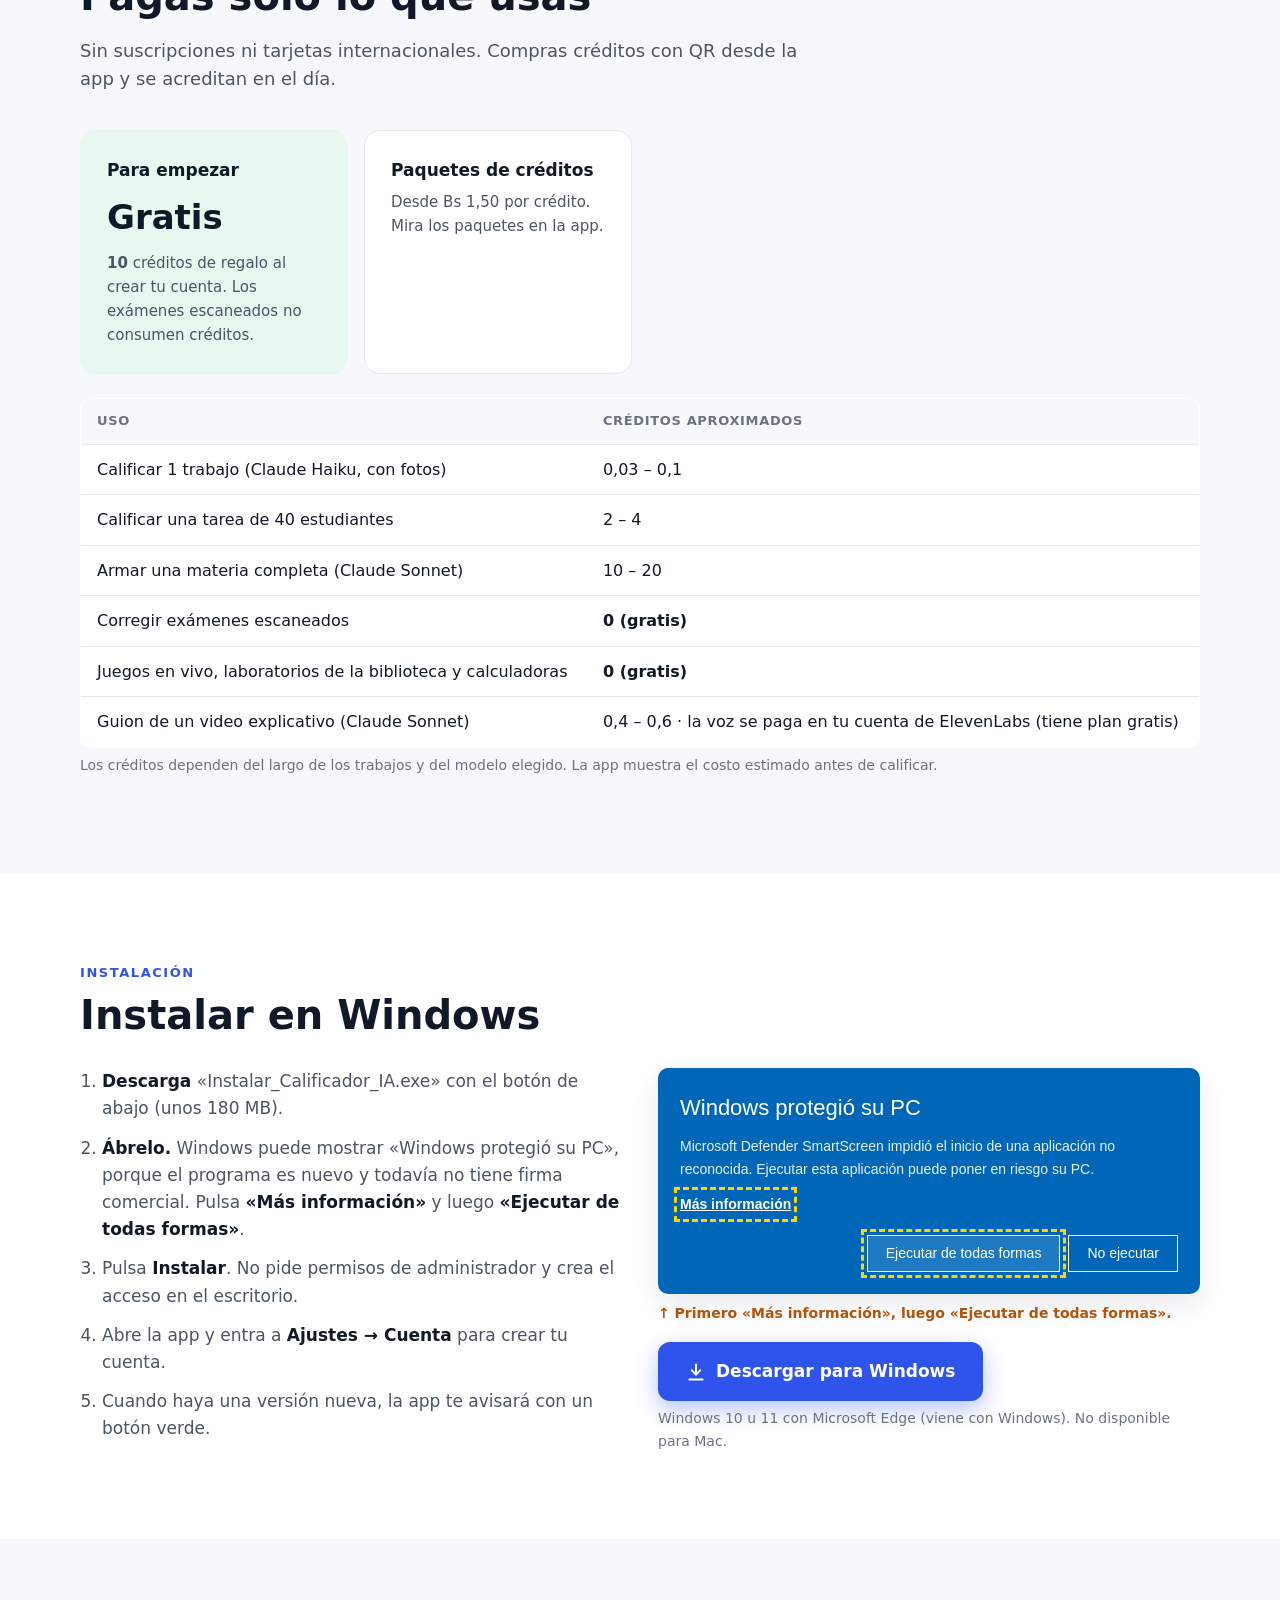
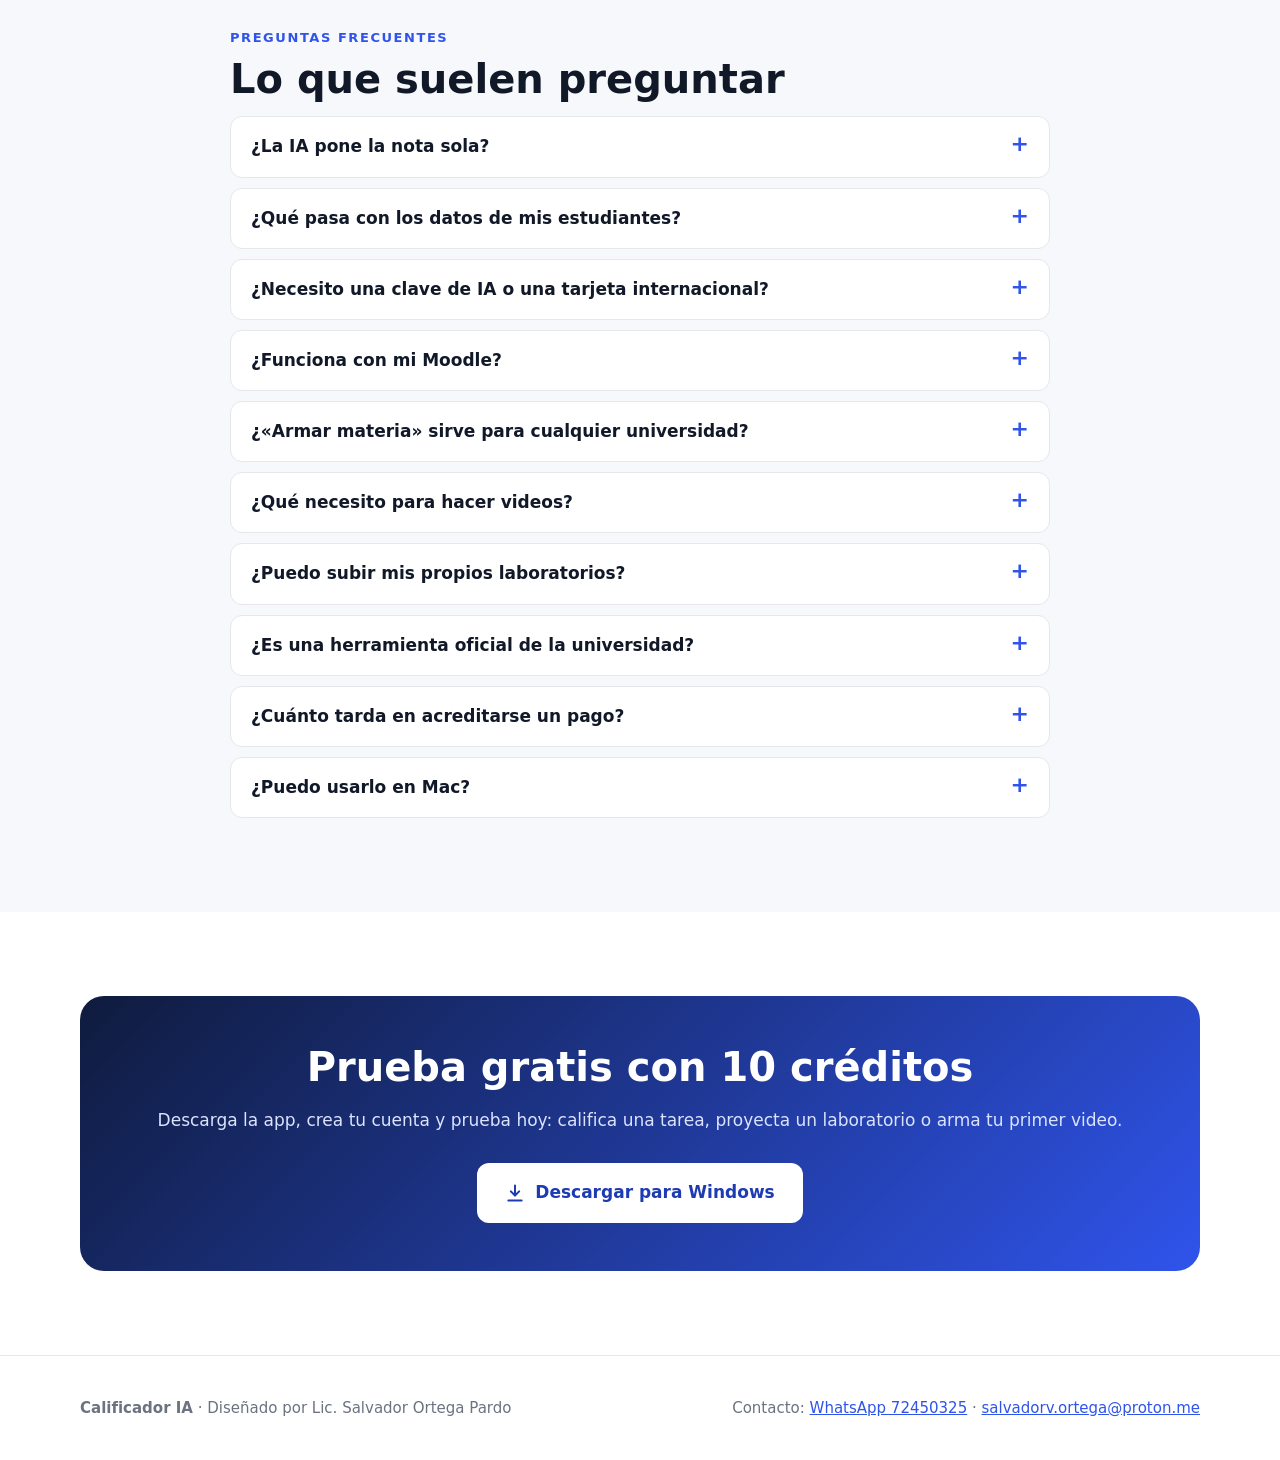
==== commit ee7b1e57: "Portal: todo lo que ofrece la app (laboratorios, simuladores, calculadoras y videos); versión 2.9.2" ====
--- a/index.html
+++ b/index.html
@@ -4,9 +4,9 @@
 <meta charset="utf-8">
 <meta name="viewport" content="width=device-width, initial-scale=1">
 <title>Calificador IA</title>
-<meta name="description" content="Califica tareas con IA, arma tus materias con el Proyecto Formativo y el aula de Moodle, y corrige exámenes escaneando las hojas. Para docentes universitarios.">
+<meta name="description" content="Califica tareas con IA, arma tu materia y el aula de Moodle, corrige exámenes escaneando, y da vida a tu clase con juegos y laboratorios en vivo, simuladores, calculadoras y videos explicativos con voz. Para docentes universitarios.">
 <meta property="og:title" content="Calificador IA — menos horas calificando, más horas enseñando">
-<meta property="og:description" content="Califica con IA, arma tu materia y corrige exámenes de opción múltiple. Para docentes. 10 créditos de regalo.">
+<meta property="og:description" content="Califica con IA, arma tu materia, corrige exámenes y da vida a tu clase: juegos y laboratorios en vivo, simuladores, calculadoras y videos con voz. Para docentes.">
 <meta property="og:image" content="img/revision.jpg">
 <link rel="icon" href="img/icono.png">
 <style>
@@ -96,6 +96,20 @@
   .icono-f { width: 54px; height: 54px; border-radius: 14px; display: grid; place-items: center; font-size: 28px; background: var(--azul-suave); margin-bottom: 16px; }
   @media (max-width: 900px) { .funcion, .funcion.inversa { grid-template-columns: 1fr; gap: 24px; } .funcion.inversa .texto { order: 0; } }
 
+  /* ============================================================ todo en una app */
+  .todo { display: grid; grid-template-columns: repeat(4, minmax(0, 1fr)); gap: 16px; margin-top: 36px; }
+  .todo a { background: var(--fondo); border: 1px solid var(--borde); border-radius: var(--radio); padding: 22px; text-decoration: none; color: var(--tinta);
+            transition: transform .12s, box-shadow .12s; display: block; }
+  .todo a:hover { transform: translateY(-2px); box-shadow: var(--sombra); }
+  .todo .ic { font-size: 30px; display: block; margin-bottom: 8px; }
+  .todo b { display: block; font-size: 18px; margin-bottom: 4px; }
+  .todo span.d { color: var(--texto-2); font-size: 15px; line-height: 1.45; display: block; }
+  .todo .nuevo { display: inline-block; font-size: 11px; font-weight: 800; letter-spacing: .08em; text-transform: uppercase; color: #fff; background: var(--verde);
+                 padding: 2px 8px; border-radius: 999px; margin-left: 6px; vertical-align: middle; }
+  @media (max-width: 980px) { .todo { grid-template-columns: repeat(2, minmax(0, 1fr)); } }
+  @media (max-width: 520px) { .todo { grid-template-columns: 1fr; } }
+  .duo { display: grid; grid-template-columns: minmax(0, 2.2fr) minmax(0, 1fr); gap: 12px; align-items: start; }
+
   /* ============================================================ pasos, precios, instalar */
   .pasos { display: grid; grid-template-columns: repeat(3, minmax(0, 1fr)); gap: 18px; margin-top: 36px; counter-reset: paso; }
   .paso { background: var(--fondo); border: 1px solid var(--borde); border-radius: var(--radio); padding: 24px; position: relative; }
@@ -147,7 +161,7 @@
   <div class="contenedor">
     <a class="marca" href="#"><img src="img/icono.png" alt="">Calificador IA</a>
     <nav class="menu">
-      <a href="#funciones">Funciones</a><a href="#precios">Precios</a><a href="#instalar">Instalar</a><a href="#preguntas">Preguntas</a>
+      <a href="#todo">Funciones</a><a href="#videos">Videos</a><a href="#precios">Precios</a><a href="#instalar">Instalar</a><a href="#preguntas">Preguntas</a>
       <a class="btn primario" href="#" data-descarga>Descargar</a>
     </nav>
   </div>
@@ -158,13 +172,13 @@
     <div>
       <div class="chip" style="display:inline-block;margin-bottom:16px">Para docentes universitarios · Moodle</div>
       <h1>Menos horas calificando,<br>más horas enseñando.</h1>
-      <p>La IA califica las tareas de tus estudiantes —incluso fotos de trabajos hechos a mano—, arma tu materia con el Proyecto Formativo y el aula de Moodle, y corrige exámenes escaneando las hojas. <b>Tú revisas y decides la nota.</b></p>
+      <p>La IA califica las tareas de tus estudiantes —incluso fotos de trabajos hechos a mano—, arma tu materia y el aula de Moodle, y corrige exámenes escaneando las hojas. Y para la clase: <b>juegos y laboratorios en vivo con QR, simuladores, calculadoras y videos explicativos con voz.</b> Tú revisas y decides la nota.</p>
       <div class="acciones">
         <a class="btn claro" href="#" data-descarga><svg viewBox="0 0 24 24" fill="none" stroke="currentColor" stroke-width="2.4" stroke-linecap="round"><path d="M12 3v12M7 10l5 5 5-5M4 21h16"/></svg>Descargar para Windows</a>
         <a class="btn borde" href="#video">Ver cómo funciona</a>
       </div>
       <div class="nota"><span data-version>Versión 2.4</span> · Gratis para empezar: <b data-bienvenida>10</b> créditos de regalo al crear tu cuenta</div>
-      <div class="chips"><span class="chip">📝 Califica con IA</span><span class="chip">📚 Arma tu materia</span><span class="chip">🧾 Escanea exámenes</span></div>
+      <div class="chips"><span class="chip">📝 Califica con IA</span><span class="chip">📚 Arma tu materia</span><span class="chip">🧾 Escanea exámenes</span><span class="chip">🎮 Juegos en vivo</span><span class="chip">🧪 Laboratorios</span><span class="chip">📈 Simuladores</span><span class="chip">🧮 Calculadoras</span><span class="chip">🎬 Videos con voz</span></div>
     </div>
     <img class="captura" src="img/revision.jpg" alt="Revisión de calificaciones: nota, confianza y botón de aprobar por estudiante">
   </div>
@@ -184,12 +198,29 @@
   </div>
 </section>
 
+<section id="todo" class="gris" style="padding-bottom:0">
+  <div class="contenedor">
+    <span class="etiqueta">Todo en una sola app</span><h2>Ocho herramientas para tu semestre</h2>
+    <p class="sub">Desde planificar la materia hasta poner la nota final en Moodle, pasando por clases que tus estudiantes no olvidan.</p>
+    <div class="todo">
+      <a href="#f-calificar"><span class="ic">📝</span><b>Califica con IA</b><span class="d">Tareas de Moodle con tu rúbrica, incluso fotos de trabajos a mano.</span></a>
+      <a href="#f-materia"><span class="ic">📚</span><b>Arma tu materia</b><span class="d">Proyecto Formativo, aula de Moodle, libros y diapositivas.</span></a>
+      <a href="#f-examenes"><span class="ic">🧾</span><b>Exámenes escaneados</b><span class="d">Hoja de respuestas, fotos con el celular y notas a Moodle. Gratis.</span></a>
+      <a href="#f-juegos"><span class="ic">🎮</span><b>Juegos en vivo</b><span class="d">Quiz, torre por equipos, carrera y más, con QR desde el celular.</span></a>
+      <a href="#f-laboratorios"><span class="ic">🧪</span><b>Laboratorios<span class="nuevo">Nuevo</span></b><span class="d">Clases completas listas para proyectar, con sala en vivo para los equipos.</span></a>
+      <a href="#f-simuladores"><span class="ic">📈</span><b>Simuladores</b><span class="d">Tus equipos dirigen una empresa durante varios periodos.</span></a>
+      <a href="#f-calculadoras"><span class="ic">🧮</span><b>Calculadoras</b><span class="d">28 calculadoras con el desarrollo paso a paso, por QR o en Moodle.</span></a>
+      <a href="#videos"><span class="ic">🎬</span><b>Videos con voz<span class="nuevo">Nuevo</span></b><span class="d">La IA escribe el guion y la app arma el video con voz y gráficos.</span></a>
+    </div>
+  </div>
+</section>
+
 <section class="gris" id="funciones">
   <div class="contenedor">
-    <span class="etiqueta">Lo que hace</span><h2>Lo pesado, resuelto. La clase, más viva.</h2>
+    <span class="etiqueta">En detalle</span><h2>Lo pesado, resuelto. La clase, más viva.</h2>
     <p class="sub">Pensado para la forma real en que trabajamos los docentes: Moodle, trabajos a mano, rúbricas y fechas que se cruzan.</p>
 
-    <div class="funcion">
+    <div class="funcion" id="f-calificar">
       <div class="texto">
         <div class="icono-f">📝</div><h3 style="font-size:28px">Califica tareas con IA</h3>
         <p class="sub" style="font-size:17px">Elige la actividad de Moodle y la app descarga las entregas solas. La IA aplica tu rúbrica criterio por criterio y redacta la retroalimentación con tu estilo.</p>
@@ -204,7 +235,7 @@
       <div><div class="marco"><img src="img/revision.jpg" alt="Tabla de revisión con notas propuestas"></div><div class="pie-img">Revisión: nota propuesta, confianza y alertas por estudiante.</div></div>
     </div>
 
-    <div class="funcion inversa">
+    <div class="funcion inversa" id="f-materia">
       <div class="texto">
         <div class="icono-f">📚</div><h3 style="font-size:28px">Arma tu materia completa</h3>
         <p class="sub" style="font-size:17px">Sube el Programa Analítico y la app propone el Proyecto Formativo con fechas del módulo, y prepara el aula de Moodle lista para restaurar.</p>
@@ -222,7 +253,7 @@
       </div>
     </div>
 
-    <div class="funcion">
+    <div class="funcion" id="f-examenes">
       <div class="texto">
         <div class="icono-f">🧾</div><h3 style="font-size:28px">Corrige exámenes escaneando</h3>
         <p class="sub" style="font-size:17px">Como ZipGrade, pero integrado con Moodle. Imprime la hoja de respuestas, fotografía las hojas con el celular o escanéalas en PDF, y listo.</p>
@@ -240,7 +271,7 @@
       </div>
     </div>
 
-    <div class="funcion inversa">
+    <div class="funcion inversa" id="f-juegos">
       <div class="texto">
         <div class="icono-f">🎮</div><h3 style="font-size:28px">Juegos en vivo para tu clase</h3>
         <p class="sub" style="font-size:17px">Arma las preguntas con IA o a mano, proyecta un código QR y tus estudiantes juegan desde el celular, sin instalar nada. Al final, la nota pasa a una Tarea de Moodle.</p>
@@ -257,6 +288,74 @@
         <div class="marco"><img src="img/vivo_quiz.jpg" alt="Quiz en vivo proyectado: pregunta con cuatro opciones de colores"></div>
         <div class="marco"><img src="img/vivo_torre.jpg" alt="Torre por equipos: torres de bloques de cada equipo y el mono"></div>
         <div class="marco"><img src="img/vivo_ritmo.jpg" alt="A tu ritmo: carrera de los estudiantes y preguntas que más costaron"></div>
+      </div>
+    </div>
+
+    <div class="funcion" id="f-laboratorios">
+      <div class="texto">
+        <div class="icono-f">🧪</div><h3 style="font-size:28px">Laboratorios: clases completas, listas para proyectar</h3>
+        <p class="sub" style="font-size:17px">Una biblioteca compartida entre docentes con actividades de aula de una o varias sesiones, cada una con su guía del docente, hojas de trabajo y rúbrica. Bájalas con un clic o sube la tuya.</p>
+        <ul>
+          <li><b>Sala en vivo con QR</b>: cada equipo entra desde el celular, toma sus decisiones y tú ves todo en el proyector.</li>
+          <li><b>Casos para varias carreras</b>: trading en Wall Street, gobernar una economía, una investigación judicial, estadística con datos reales, estudios de mercado y más.</li>
+          <li><b>Sin azar</b>: todos los equipos enfrentan los mismos eventos; gana quien decide mejor.</li>
+          <li><b>La nota sale sola</b>: por el resultado del juego, con una rúbrica o con tu criterio, y pasa a Moodle o a Excel.</li>
+        </ul>
+      </div>
+      <div class="mosaico">
+        <div class="marco"><img src="img/lab_macro.jpg" alt="Laboratorio Gobiernen una economía: indicadores, gráfico IS-LM y decisiones del equipo"></div>
+        <div class="marco"><img src="img/lab_trading.jpg" alt="Wall Street Challenge: pantalla de entrada de los equipos"></div>
+        <div class="marco"><img src="img/laboratorios.jpg" alt="Biblioteca de laboratorios por facultad y carrera"></div>
+      </div>
+    </div>
+
+    <div class="funcion inversa" id="f-simuladores">
+      <div class="texto">
+        <div class="icono-f">📈</div><h3 style="font-size:28px">Simuladores de negocios</h3>
+        <p class="sub" style="font-size:17px">Tus estudiantes, en equipos, dirigen una empresa boliviana durante varios periodos: producción, precios, marketing, finanzas y logística. El mercado responde y la IA les ayuda a entender por qué pasó lo que pasó.</p>
+        <ul>
+          <li><b>Partidas desde tu curso de Moodle</b>: armas los equipos con la lista del curso y cada uno recibe su código.</li>
+          <li><b>Ranking por periodo</b> y nota final según la posición y los resultados de la empresa.</li>
+          <li>Los estudiantes entran desde la web, sin crear cuentas ni contraseñas.</li>
+        </ul>
+      </div>
+      <div><div class="marco"><img src="img/simulador.jpg" alt="Simulador de negocios: página de entrada de los equipos"></div><div class="pie-img">Los equipos entran con el código que les da su docente.</div></div>
+    </div>
+
+    <div class="funcion" id="f-calculadoras">
+      <div class="texto">
+        <div class="icono-f">🧮</div><h3 style="font-size:28px">Calculadoras para tus estudiantes</h3>
+        <p class="sub" style="font-size:17px">28 calculadoras de estadística, finanzas y economía que muestran el resultado, el gráfico y el desarrollo paso a paso, para que el estudiante entienda y no solo copie.</p>
+        <ul>
+          <li><b>Chi-cuadrado, intervalos, pruebas de hipótesis, ANOVA, regresión</b> y más.</li>
+          <li><b>Interés, anualidades, amortización, VAN y TIR, CAPM, punto de equilibrio, elasticidad</b> y conversores.</li>
+          <li>Compártelas con un <b>QR en clase</b> o como enlace en tu aula de <b>Moodle</b>. Gratis.</li>
+        </ul>
+      </div>
+      <div><div class="marco"><img src="img/calculadoras.jpg" alt="Lista de calculadoras de estadística, finanzas, economía y conversores"></div></div>
+    </div>
+  </div>
+</section>
+
+<section id="videos">
+  <div class="contenedor">
+    <div class="funcion inversa" style="margin-top:0">
+      <div class="texto">
+        <div class="icono-f">🎬</div><span class="etiqueta">Nuevo</span><h3 style="font-size:28px">Videos explicativos con voz</h3>
+        <p class="sub" style="font-size:17px">Escribe el tema y la IA propone el guion por escenas: lo que dice la voz y lo que aparece en pantalla. Tú lo corriges y la app arma el video con textos animados, fórmulas paso a paso y gráficos que se dibujan al ritmo de la voz.</p>
+        <ul>
+          <li><b>Dos tipos</b>: explicar un concepto o un gráfico animado (oferta y demanda, IS-LM, DA-OA, punto de equilibrio, datos y barras).</li>
+          <li><b>Voz natural</b> de ElevenLabs: tu propia voz clonada o una voz latina de la biblioteca, que pruebas antes de elegir.</li>
+          <li><b>Horizontal o vertical</b>: para proyectar en clase, subir a Moodle o compartir en el celular, con subtítulos.</li>
+          <li>Sale un <b>MP4</b> listo para usar. Si cambias una escena, solo se vuelve a generar esa voz.</li>
+        </ul>
+      </div>
+      <div class="duo">
+        <div class="pila" style="display:grid;gap:12px">
+          <div class="marco"><img src="img/video_grafico.jpg" alt="Video: el punto de equilibrio dibujado paso a paso"></div>
+          <div class="marco"><img src="img/video_editor.jpg" alt="Editor del guion: voz, texto en pantalla y paso del gráfico"></div>
+        </div>
+        <div class="marco"><img src="img/video_vertical.jpg" alt="Video vertical para celular: modelo IS-LM con más gasto público"></div>
       </div>
     </div>
   </div>
@@ -287,6 +386,8 @@
         <tr><td>Calificar una tarea de 40 estudiantes</td><td>2 – 4</td></tr>
         <tr><td>Armar una materia completa (Claude Sonnet)</td><td>10 – 20</td></tr>
         <tr><td>Corregir exámenes escaneados</td><td><b>0 (gratis)</b></td></tr>
+        <tr><td>Juegos en vivo, laboratorios de la biblioteca y calculadoras</td><td><b>0 (gratis)</b></td></tr>
+        <tr><td>Guion de un video explicativo (Claude Sonnet)</td><td>0,4 – 0,6 · la voz se paga en tu cuenta de ElevenLabs (tiene plan gratis)</td></tr>
       </tbody>
     </table>
     <p class="solo-windows">Los créditos dependen del largo de los trabajos y del modelo elegido. La app muestra el costo estimado antes de calificar.</p>
@@ -298,7 +399,7 @@
     <span class="etiqueta">Instalación</span><h2>Instalar en Windows</h2>
     <div class="instalar">
       <ol class="instrucciones">
-        <li><b>Descarga</b> «Instalar_Calificador_IA.exe» con el botón de abajo (unos 140 MB).</li>
+        <li><b>Descarga</b> «Instalar_Calificador_IA.exe» con el botón de abajo (unos 180 MB).</li>
         <li><b>Ábrelo.</b> Windows puede mostrar «Windows protegió su PC», porque el programa es nuevo y todavía no tiene firma comercial. Pulsa <b>«Más información»</b> y luego <b>«Ejecutar de todas formas»</b>.</li>
         <li>Pulsa <b>Instalar</b>. No pide permisos de administrador y crea el acceso en el escritorio.</li>
         <li>Abre la app y entra a <b>Ajustes → Cuenta</b> para crear tu cuenta.</li>
@@ -327,6 +428,8 @@
     <details><summary>¿Necesito una clave de IA o una tarjeta internacional?</summary><p>No. Solo creas tu cuenta y compras créditos con QR desde la app.</p></details>
     <details><summary>¿Funciona con mi Moodle?</summary><p>Funciona con Moodle 4 de la universidad, iniciando sesión con tu cuenta institucional (Microsoft). Para publicar notas usa los mismos permisos que tienes como docente.</p></details>
     <details><summary>¿«Armar materia» sirve para cualquier universidad?</summary><p>El Excel y el aula siguen el formato del Proyecto Formativo de la UPDS (plantilla 2026). Las presentaciones, libros, ejercicios y autoevaluaciones sirven para cualquier materia.</p></details>
+    <details><summary>¿Qué necesito para hacer videos?</summary><p>Una cuenta de ElevenLabs para la voz (tiene plan gratis, con unos 10.000 caracteres al mes: unos 7 videos cortos). La primera vez, la app descarga sola el motor de video (unos 400 MB); no tienes que instalar nada más.</p></details>
+    <details><summary>¿Puedo subir mis propios laboratorios?</summary><p>Sí. Desde «Laboratorios → Subir el mío» compartes tu actividad (un HTML con sus documentos) con los demás docentes, indicando la facultad, la carrera y la materia.</p></details>
     <details><summary>¿Es una herramienta oficial de la universidad?</summary><p>No. Es una herramienta independiente creada por un docente para docentes. Tú decides cómo usarla en tus materias.</p></details>
     <details><summary>¿Cuánto tarda en acreditarse un pago?</summary><p>Normalmente el mismo día: subes la captura del comprobante y el administrador lo verifica.</p></details>
     <details><summary>¿Puedo usarlo en Mac?</summary><p>Por ahora solo en Windows 10 u 11.</p></details>
@@ -337,7 +440,7 @@
   <div class="contenedor">
     <div class="cta-final">
       <h2>Prueba gratis con <span data-bienvenida>10</span> créditos</h2>
-      <p>Descarga la app, crea tu cuenta y califica tu primera tarea hoy.</p>
+      <p>Descarga la app, crea tu cuenta y prueba hoy: califica una tarea, proyecta un laboratorio o arma tu primer video.</p>
       <a class="btn claro" href="#" data-descarga style="margin-top:12px"><svg viewBox="0 0 24 24" fill="none" stroke="currentColor" stroke-width="2.4" stroke-linecap="round"><path d="M12 3v12M7 10l5 5 5-5M4 21h16"/></svg>Descargar para Windows</a>
     </div>
   </div>
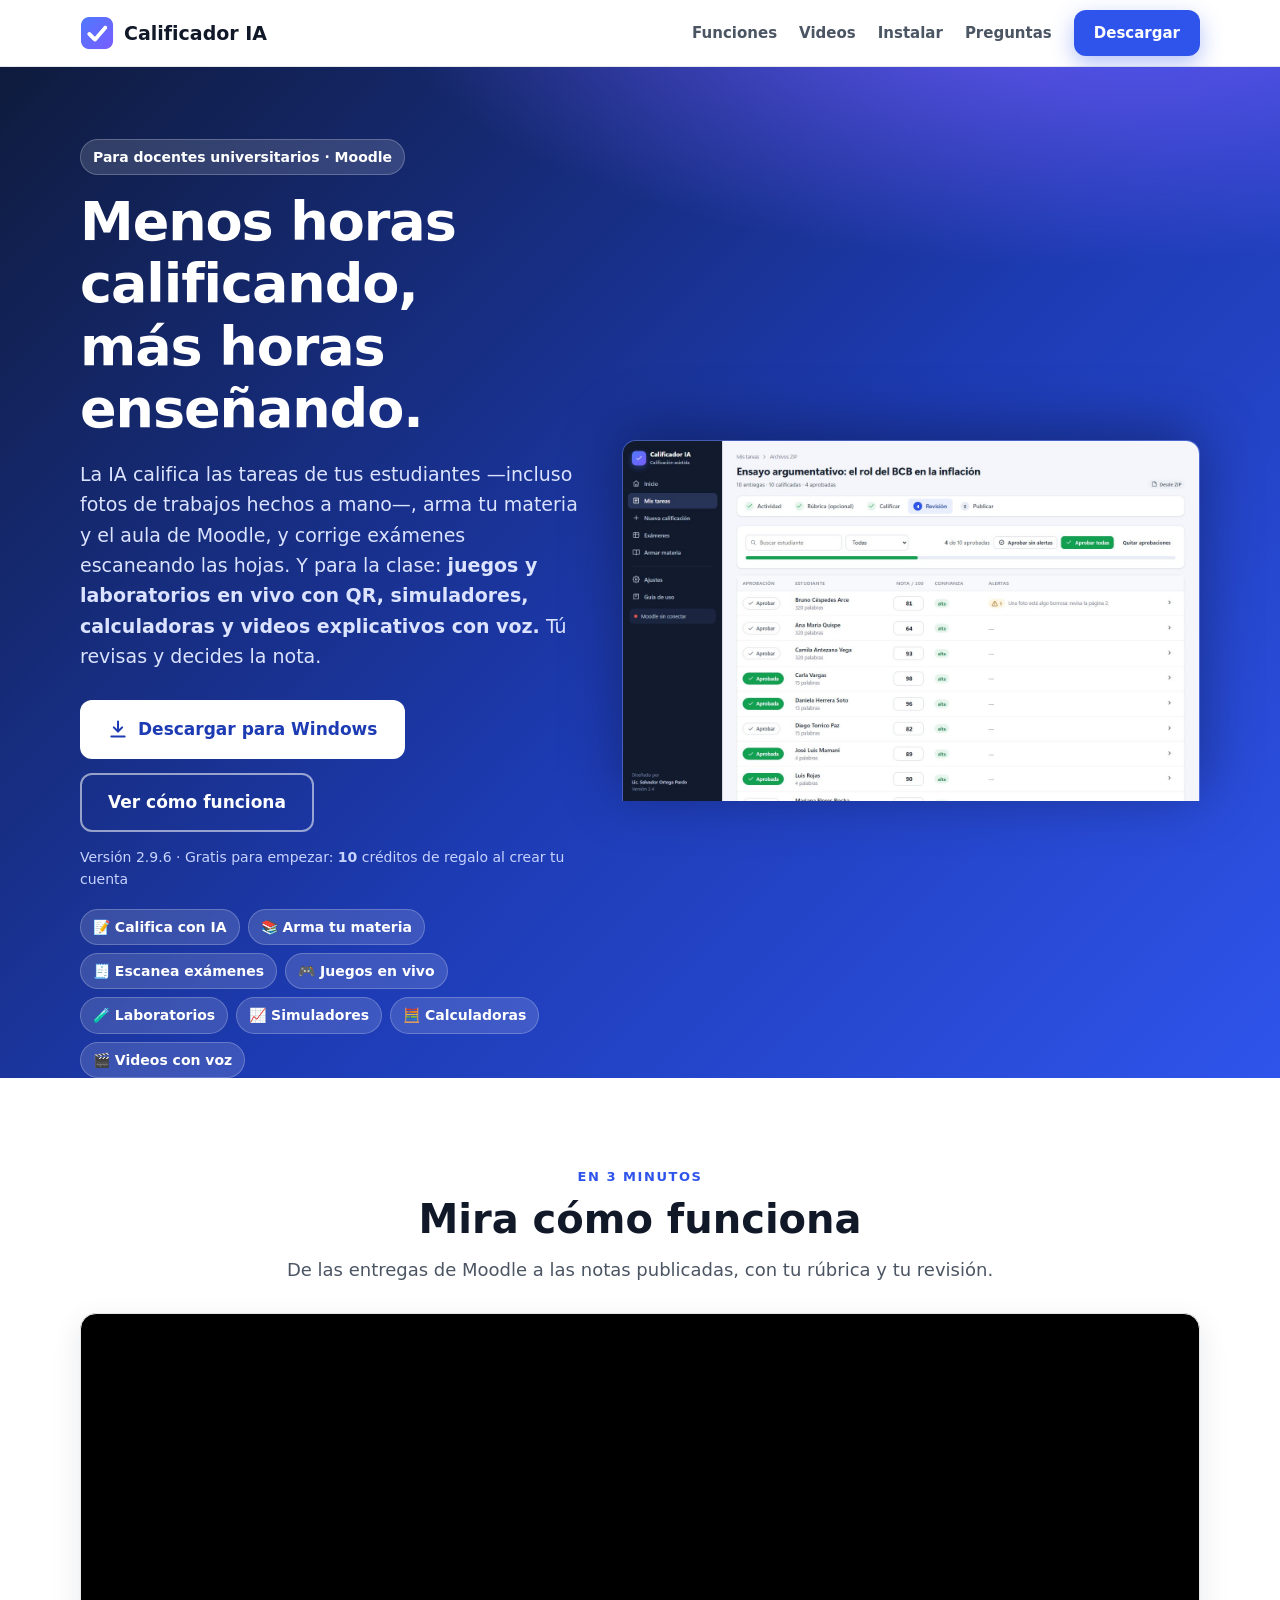
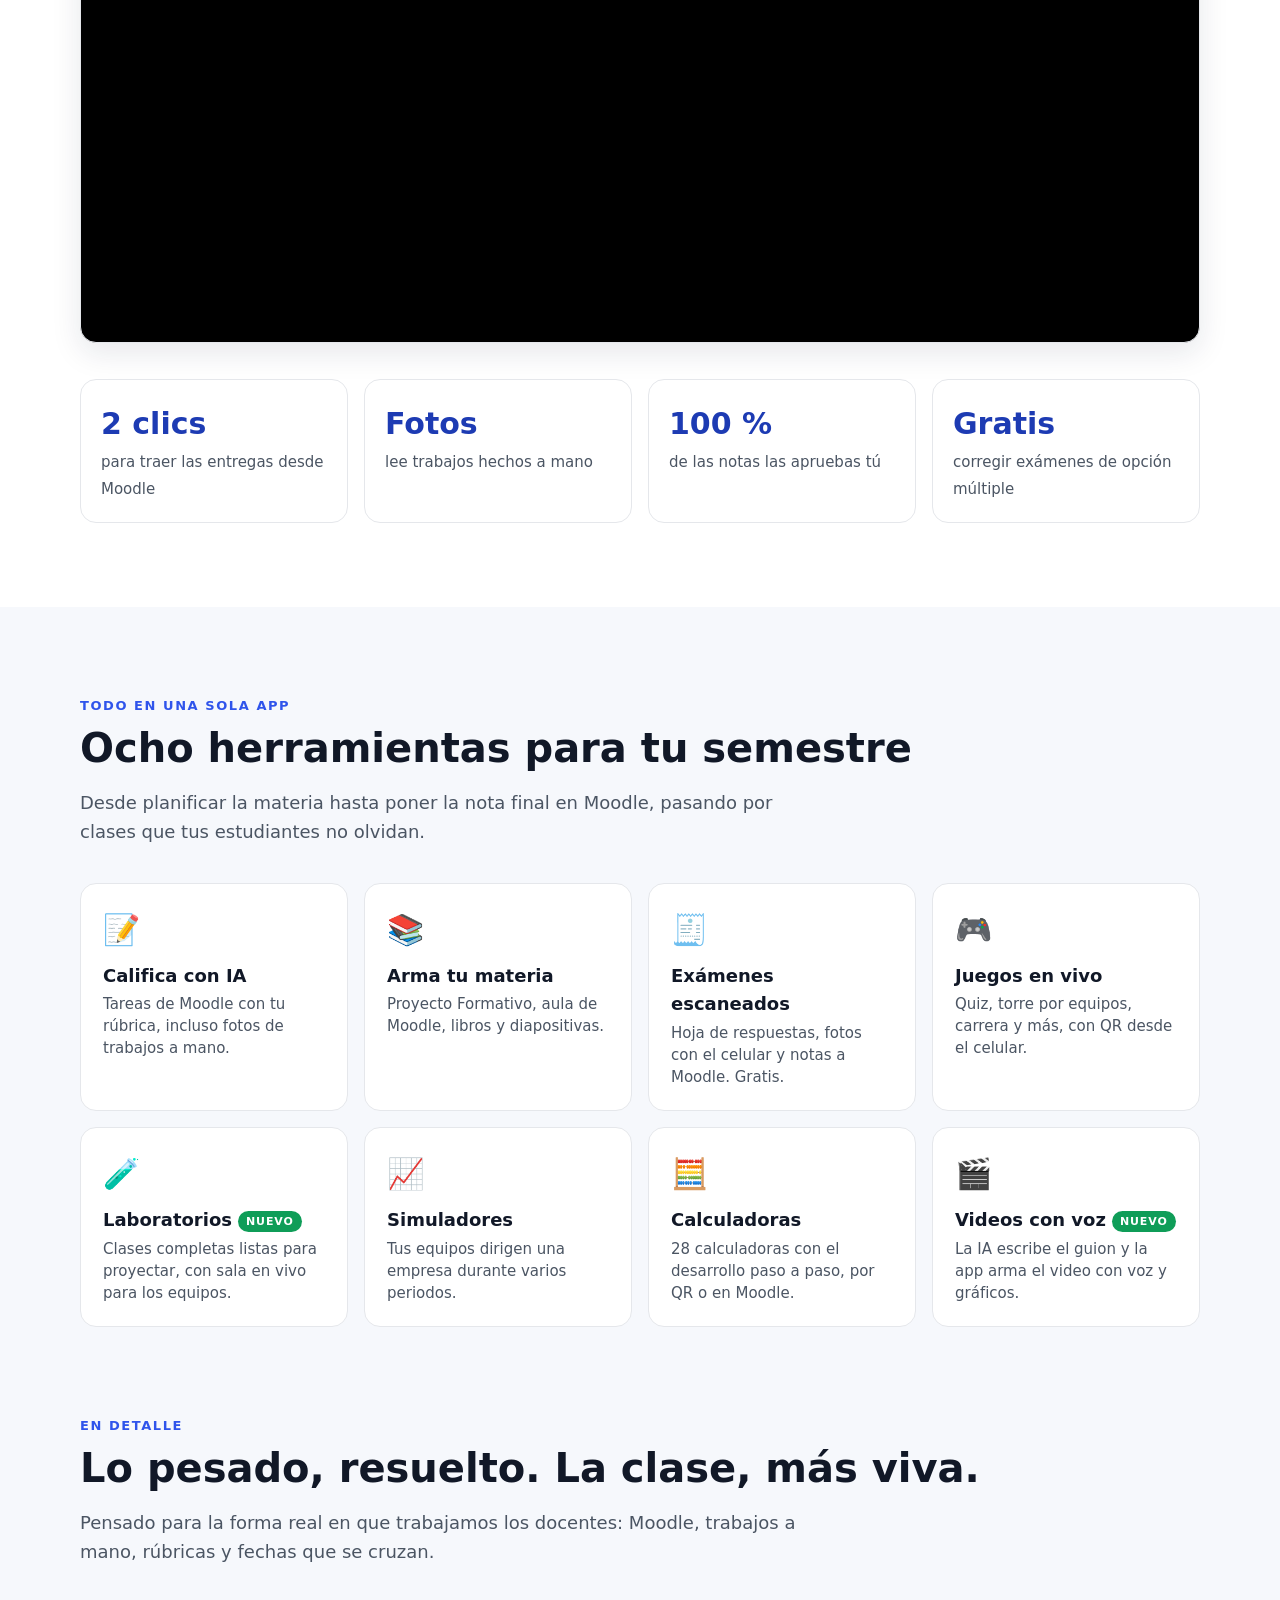
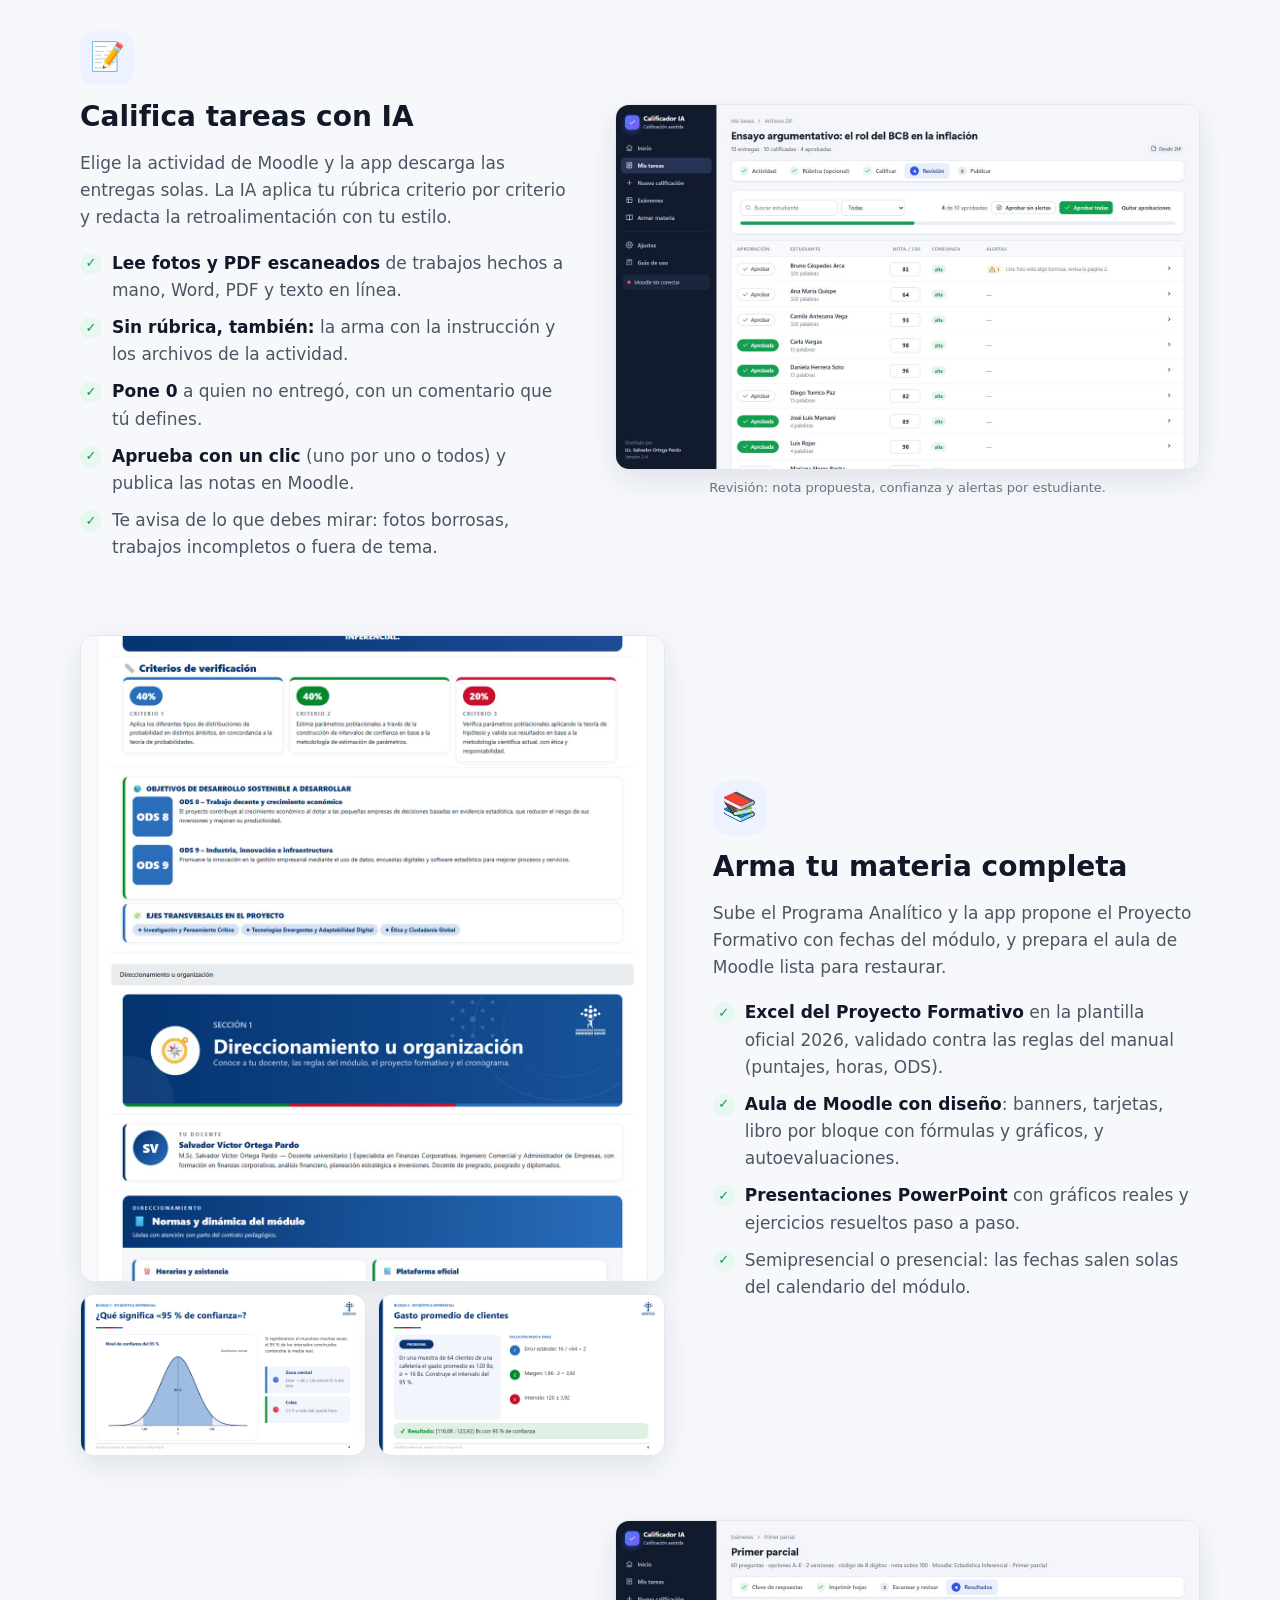
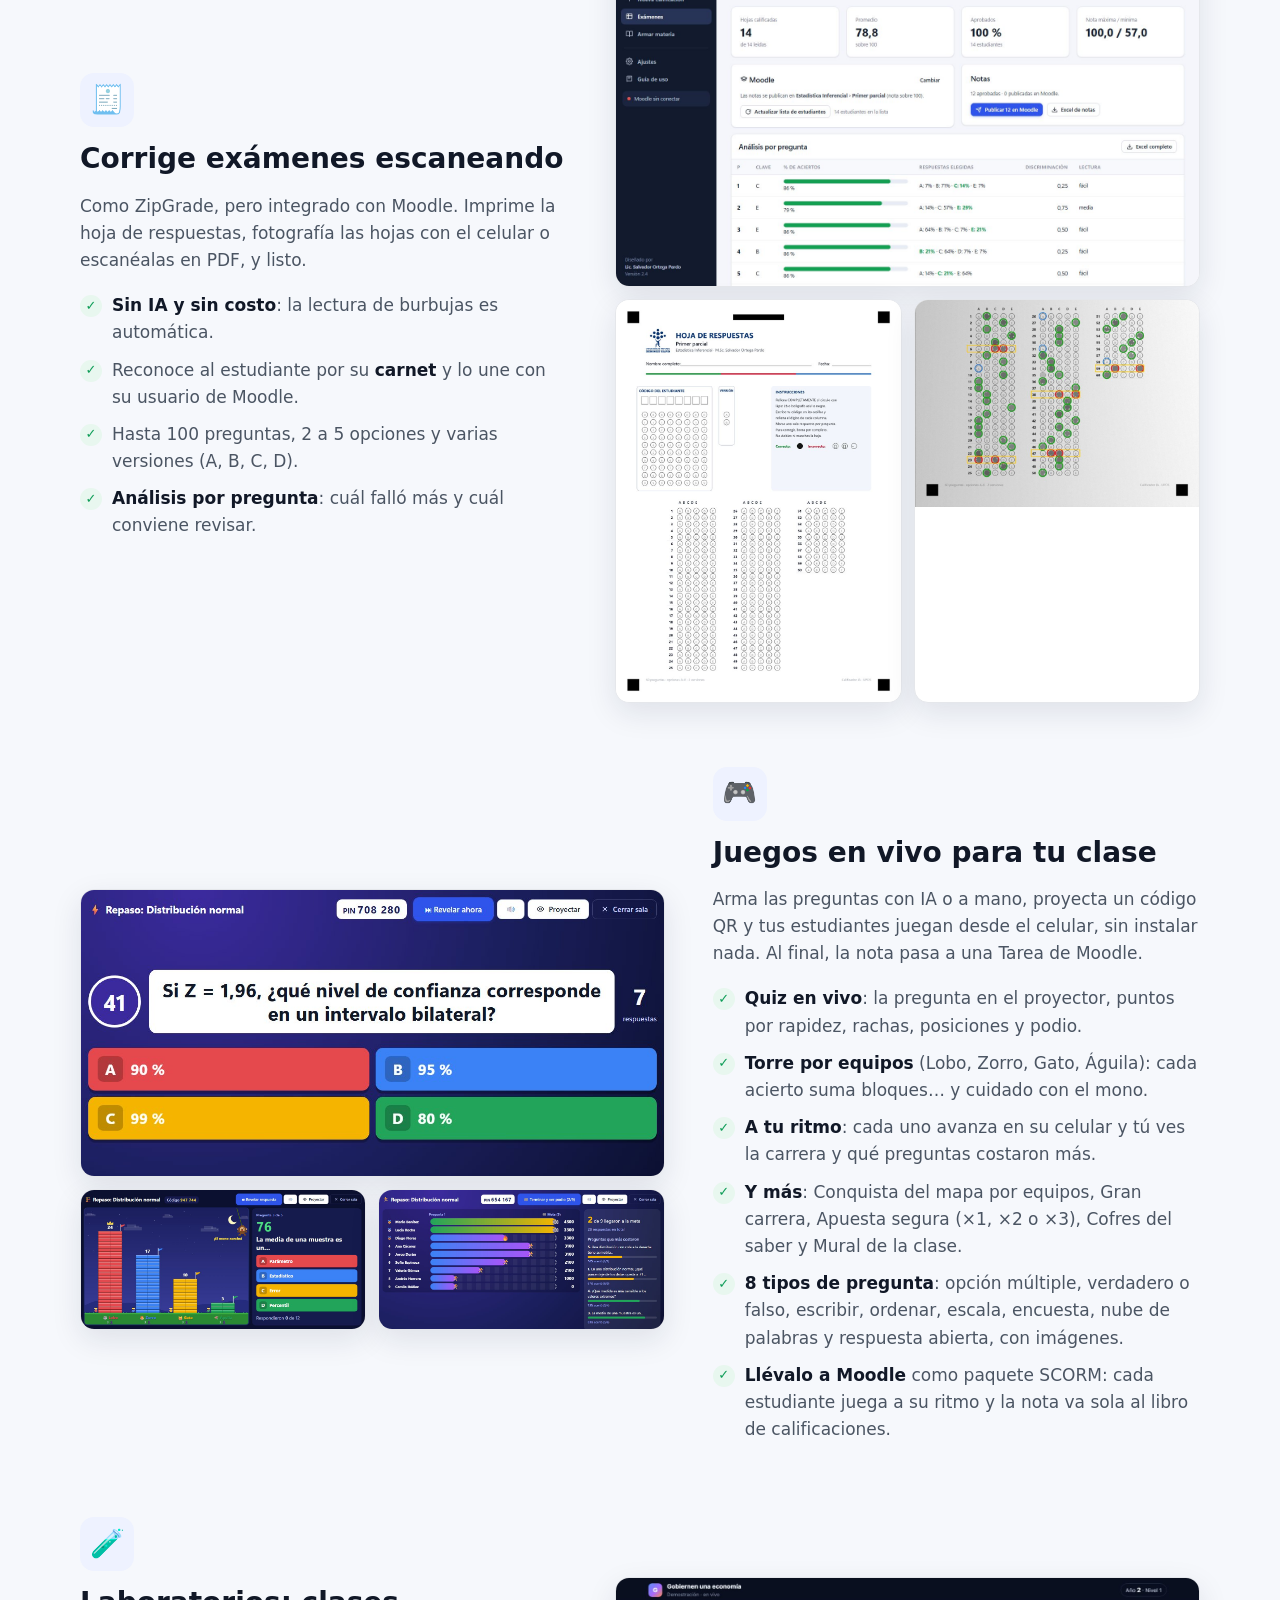
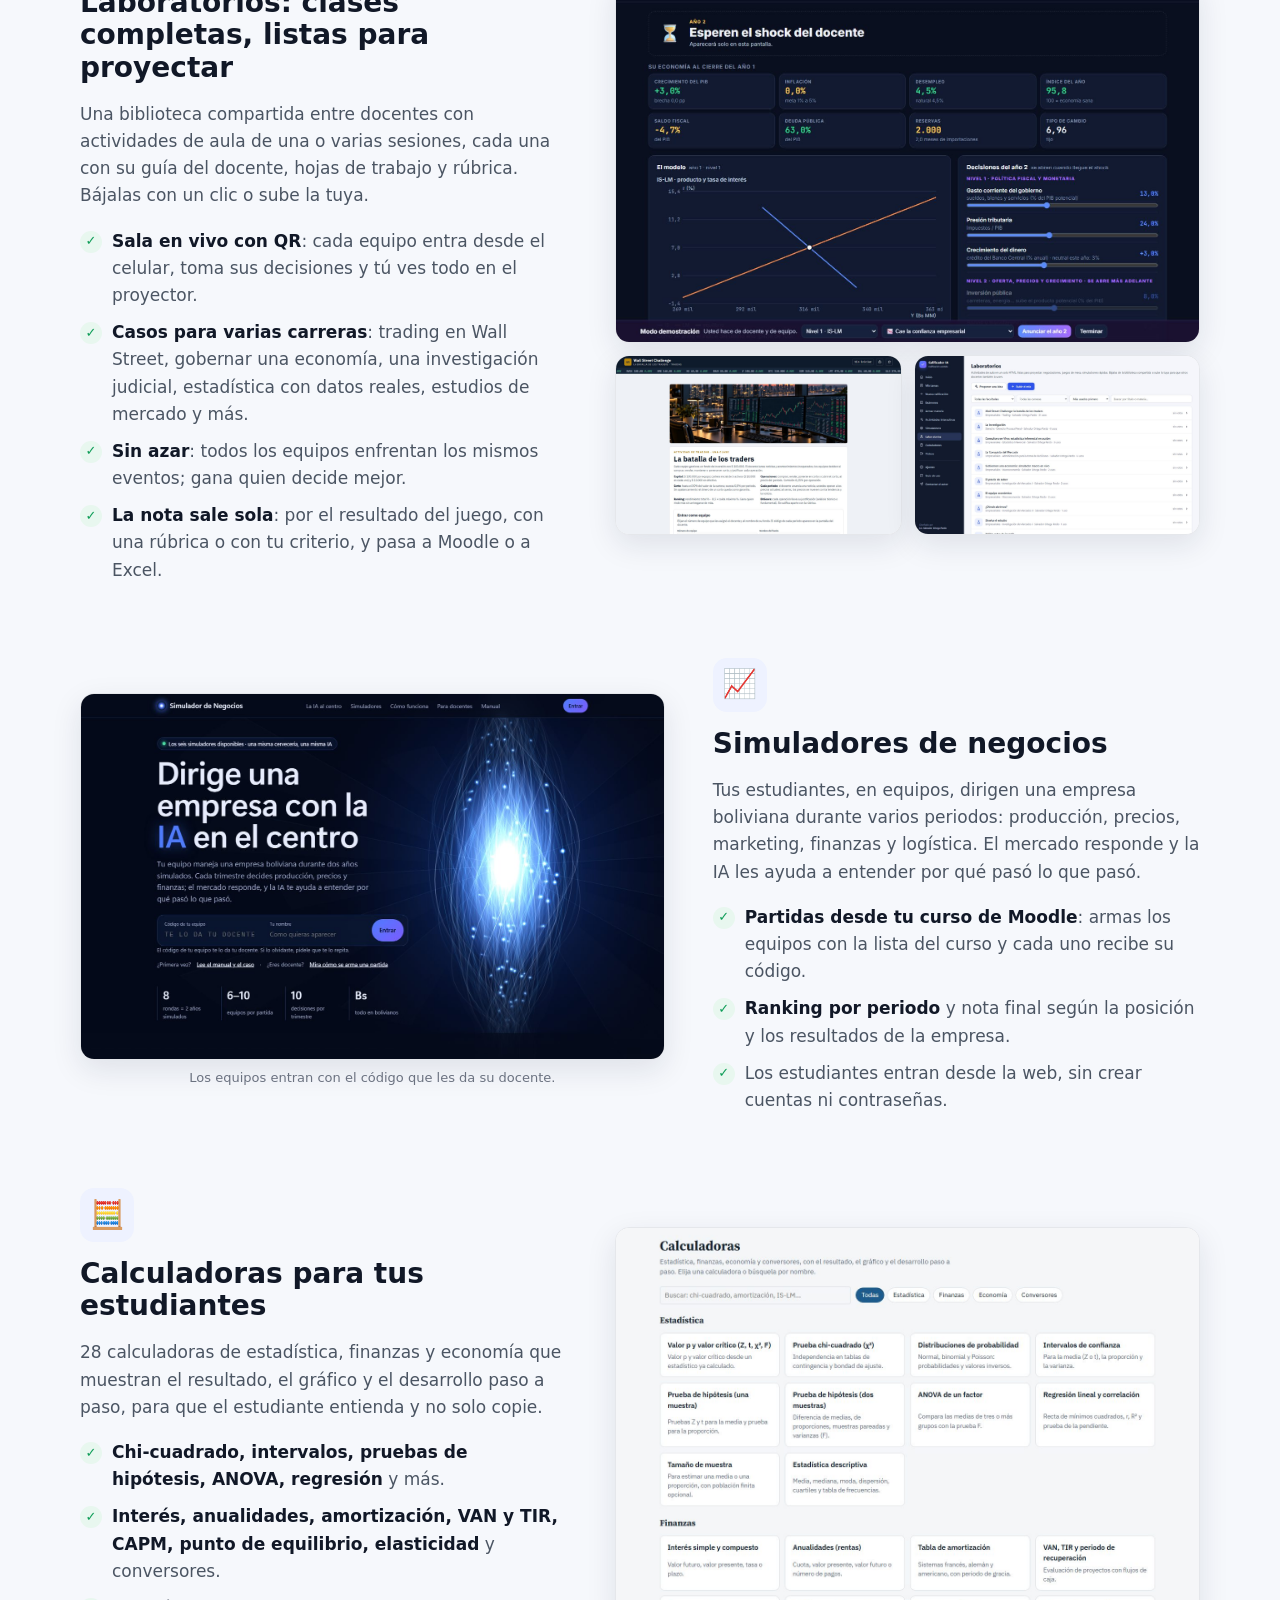
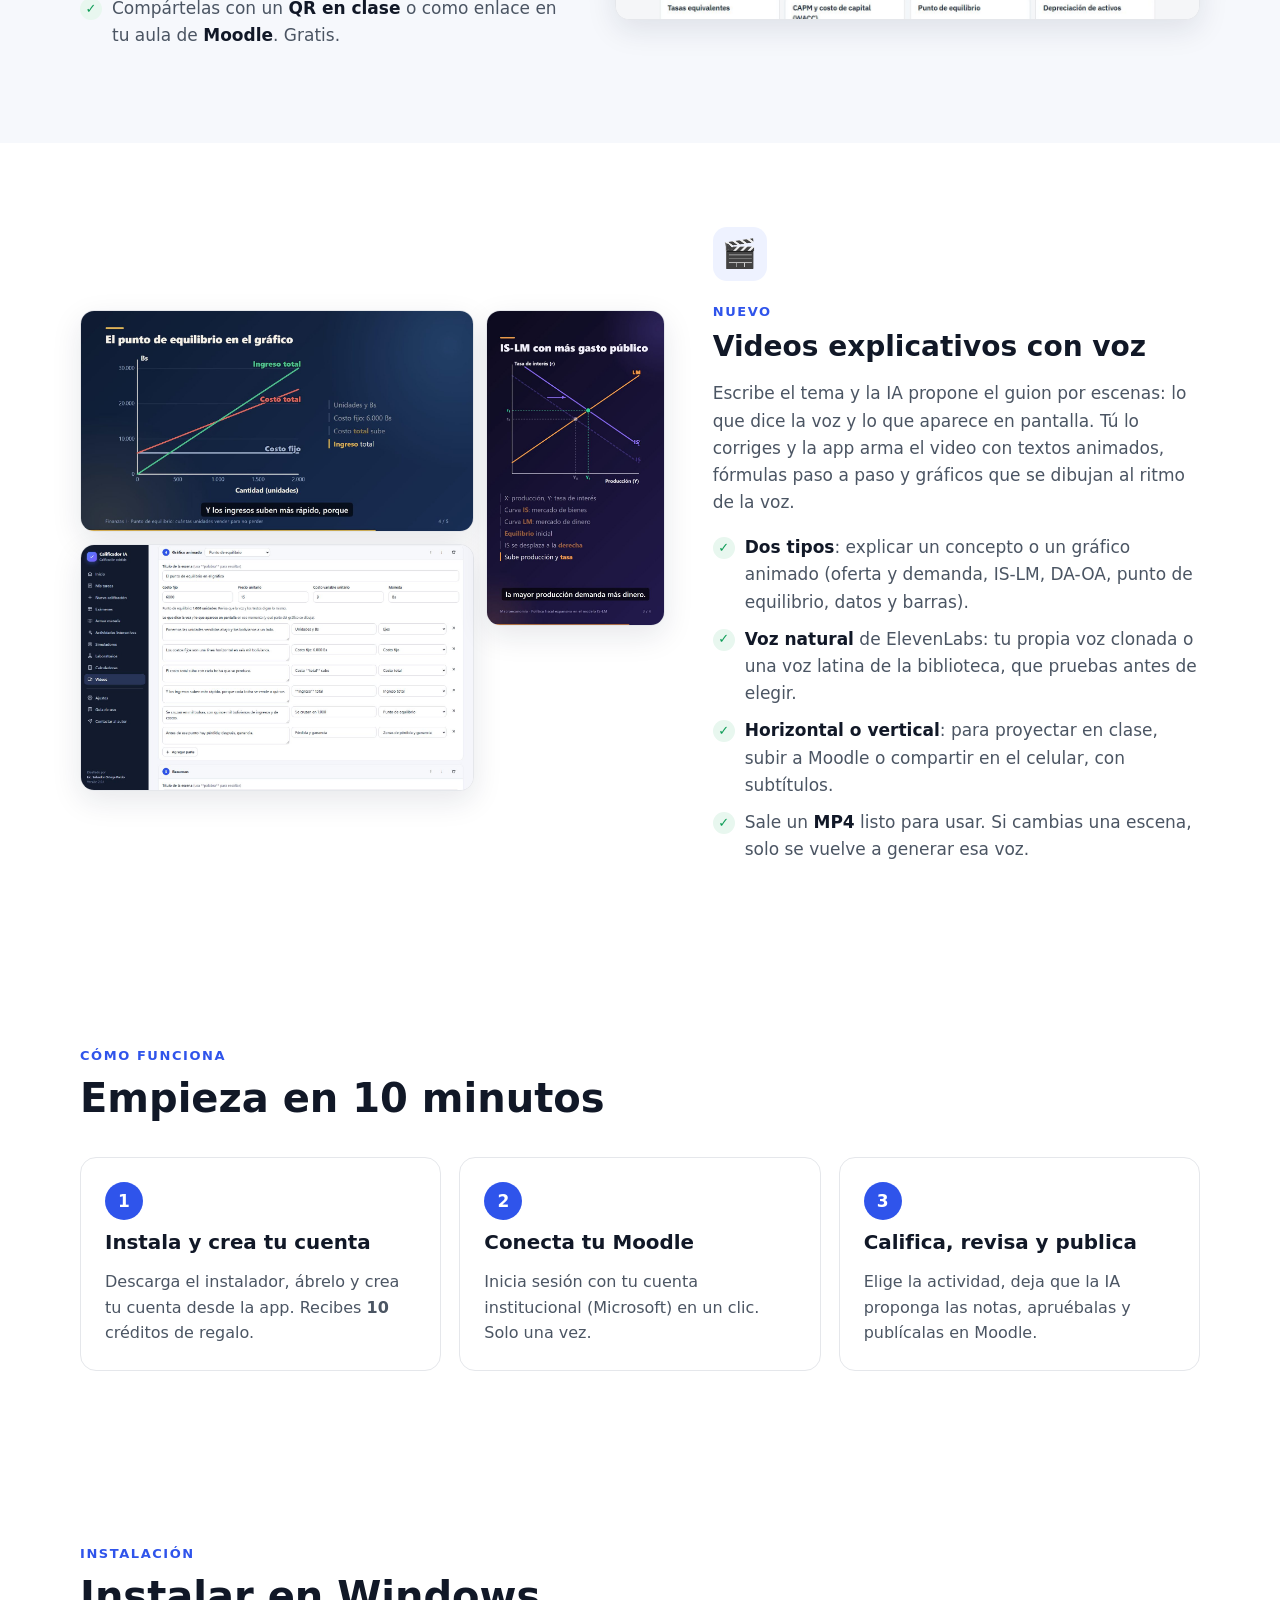
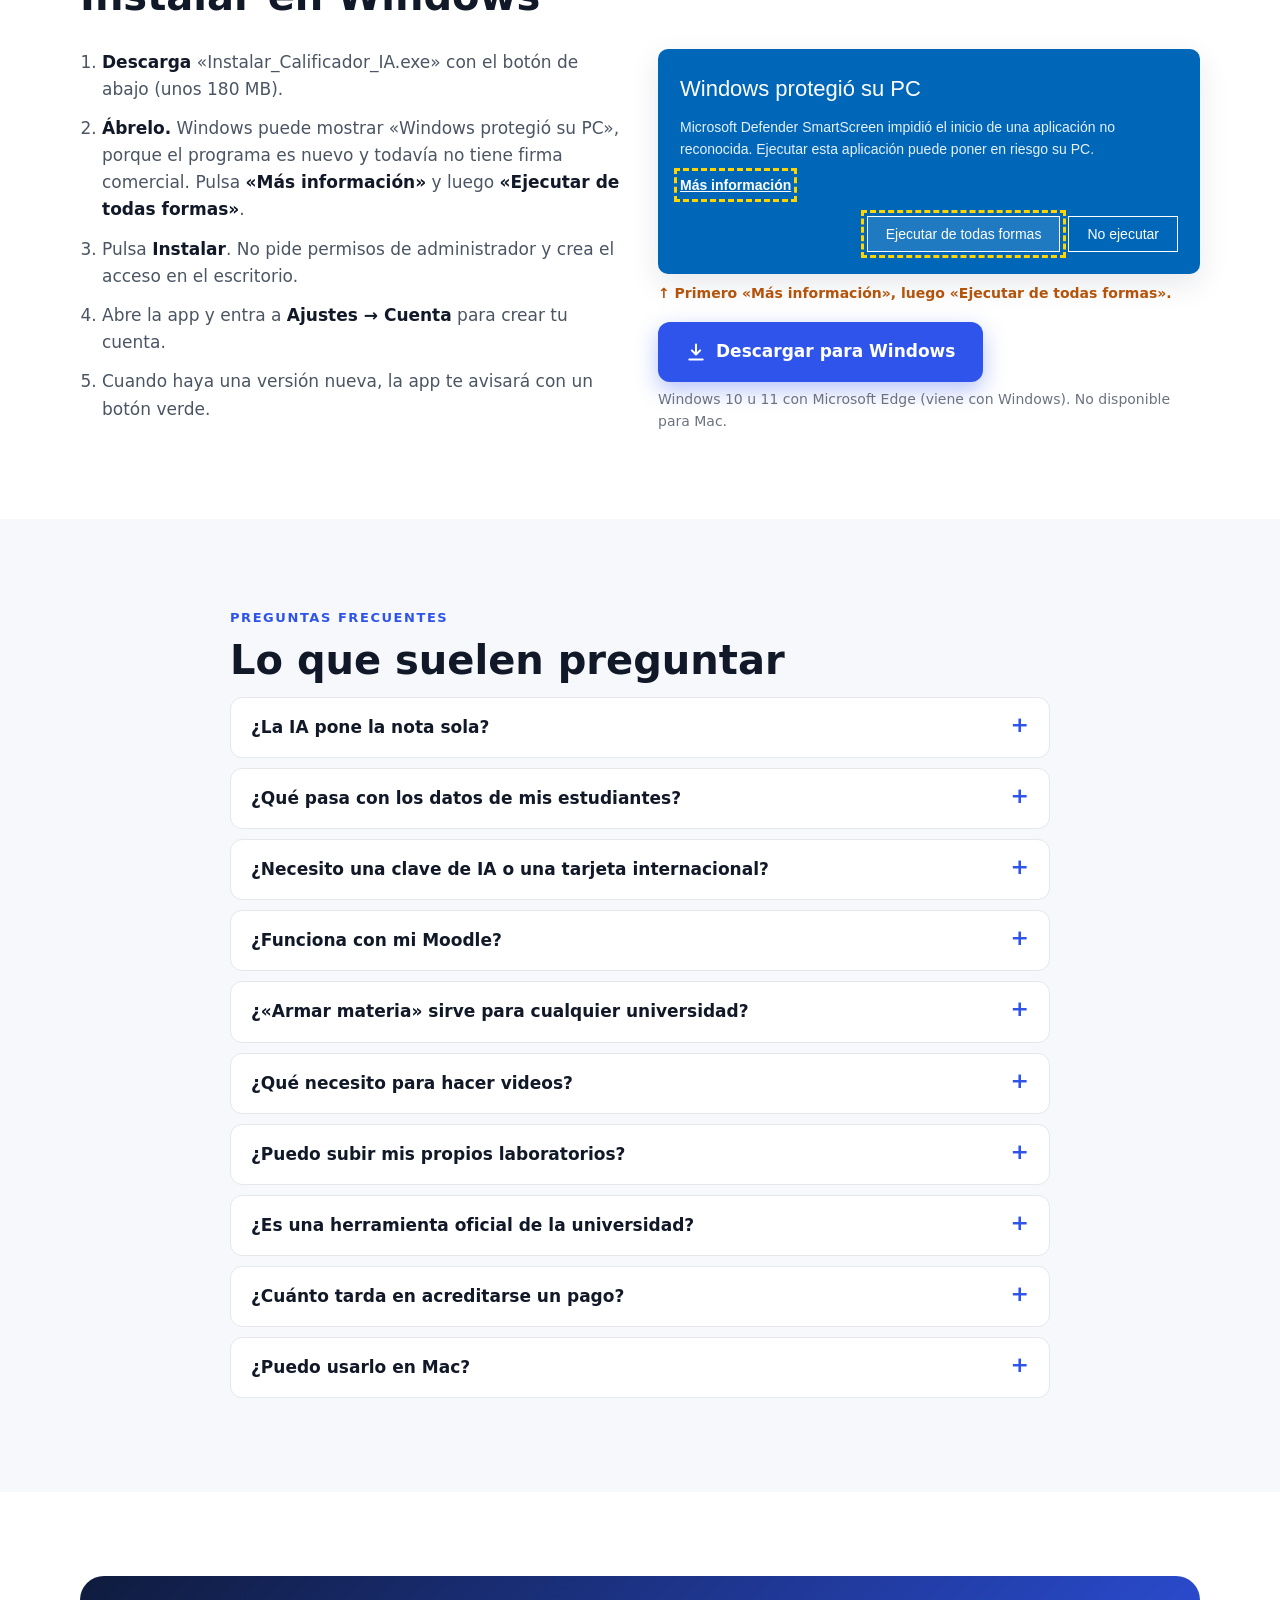
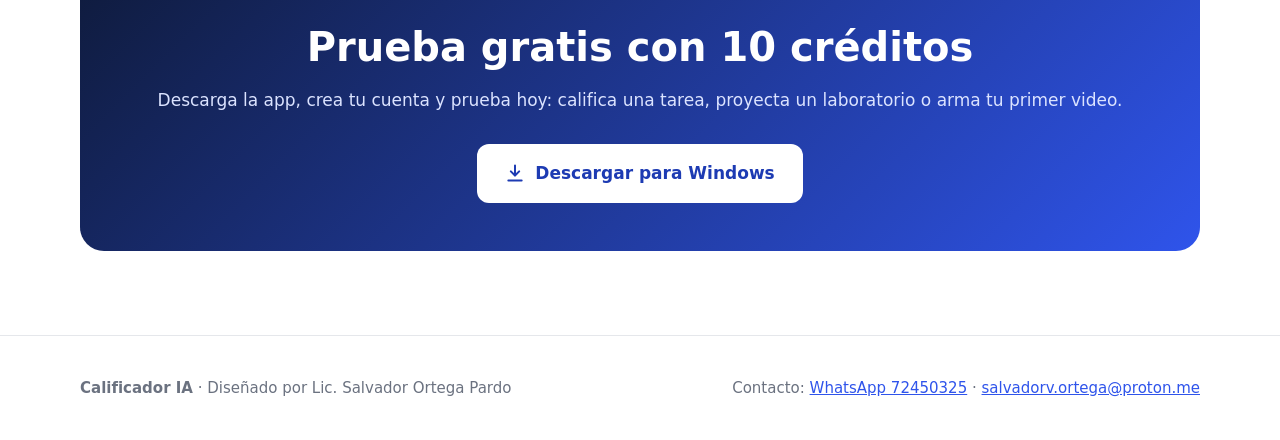
==== commit 1ce57b1c: "Portal: ocultar la sección de precios por ahora" ====
--- a/index.html
+++ b/index.html
@@ -161,7 +161,7 @@
   <div class="contenedor">
     <a class="marca" href="#"><img src="img/icono.png" alt="">Calificador IA</a>
     <nav class="menu">
-      <a href="#todo">Funciones</a><a href="#videos">Videos</a><a href="#precios">Precios</a><a href="#instalar">Instalar</a><a href="#preguntas">Preguntas</a>
+      <a href="#todo">Funciones</a><a href="#videos">Videos</a><a href="#instalar">Instalar</a><a href="#preguntas">Preguntas</a>
       <a class="btn primario" href="#" data-descarga>Descargar</a>
     </nav>
   </div>
@@ -372,7 +372,7 @@
   </div>
 </section>
 
-<section class="gris" id="precios">
+<section class="gris" id="precios" hidden><!-- oculta por ahora (2026-11-26): volver a mostrar quitando «hidden» y el enlace del menú -->
   <div class="contenedor">
     <span class="etiqueta">Precios</span><h2>Pagas solo lo que usas</h2>
     <p class="sub">Sin suscripciones ni tarjetas internacionales. Compras créditos con QR desde la app y se acreditan en el día.</p>
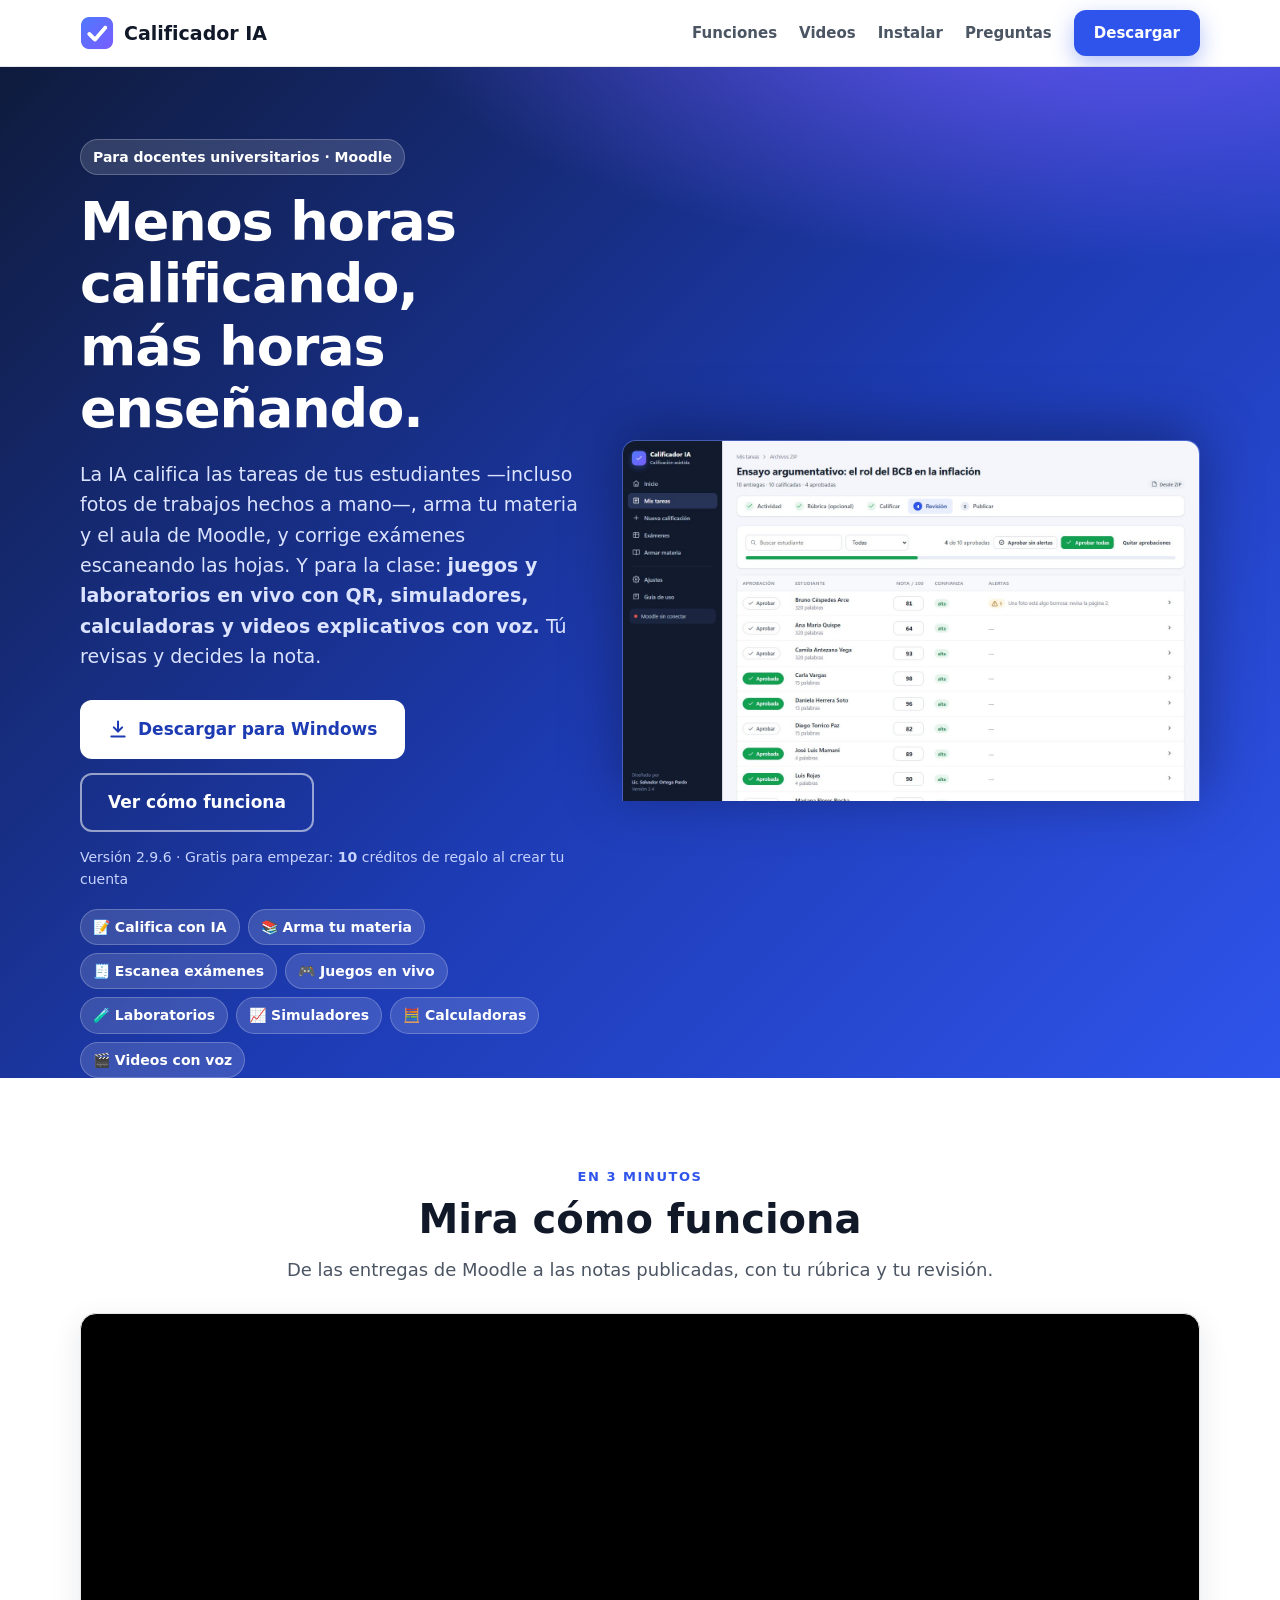
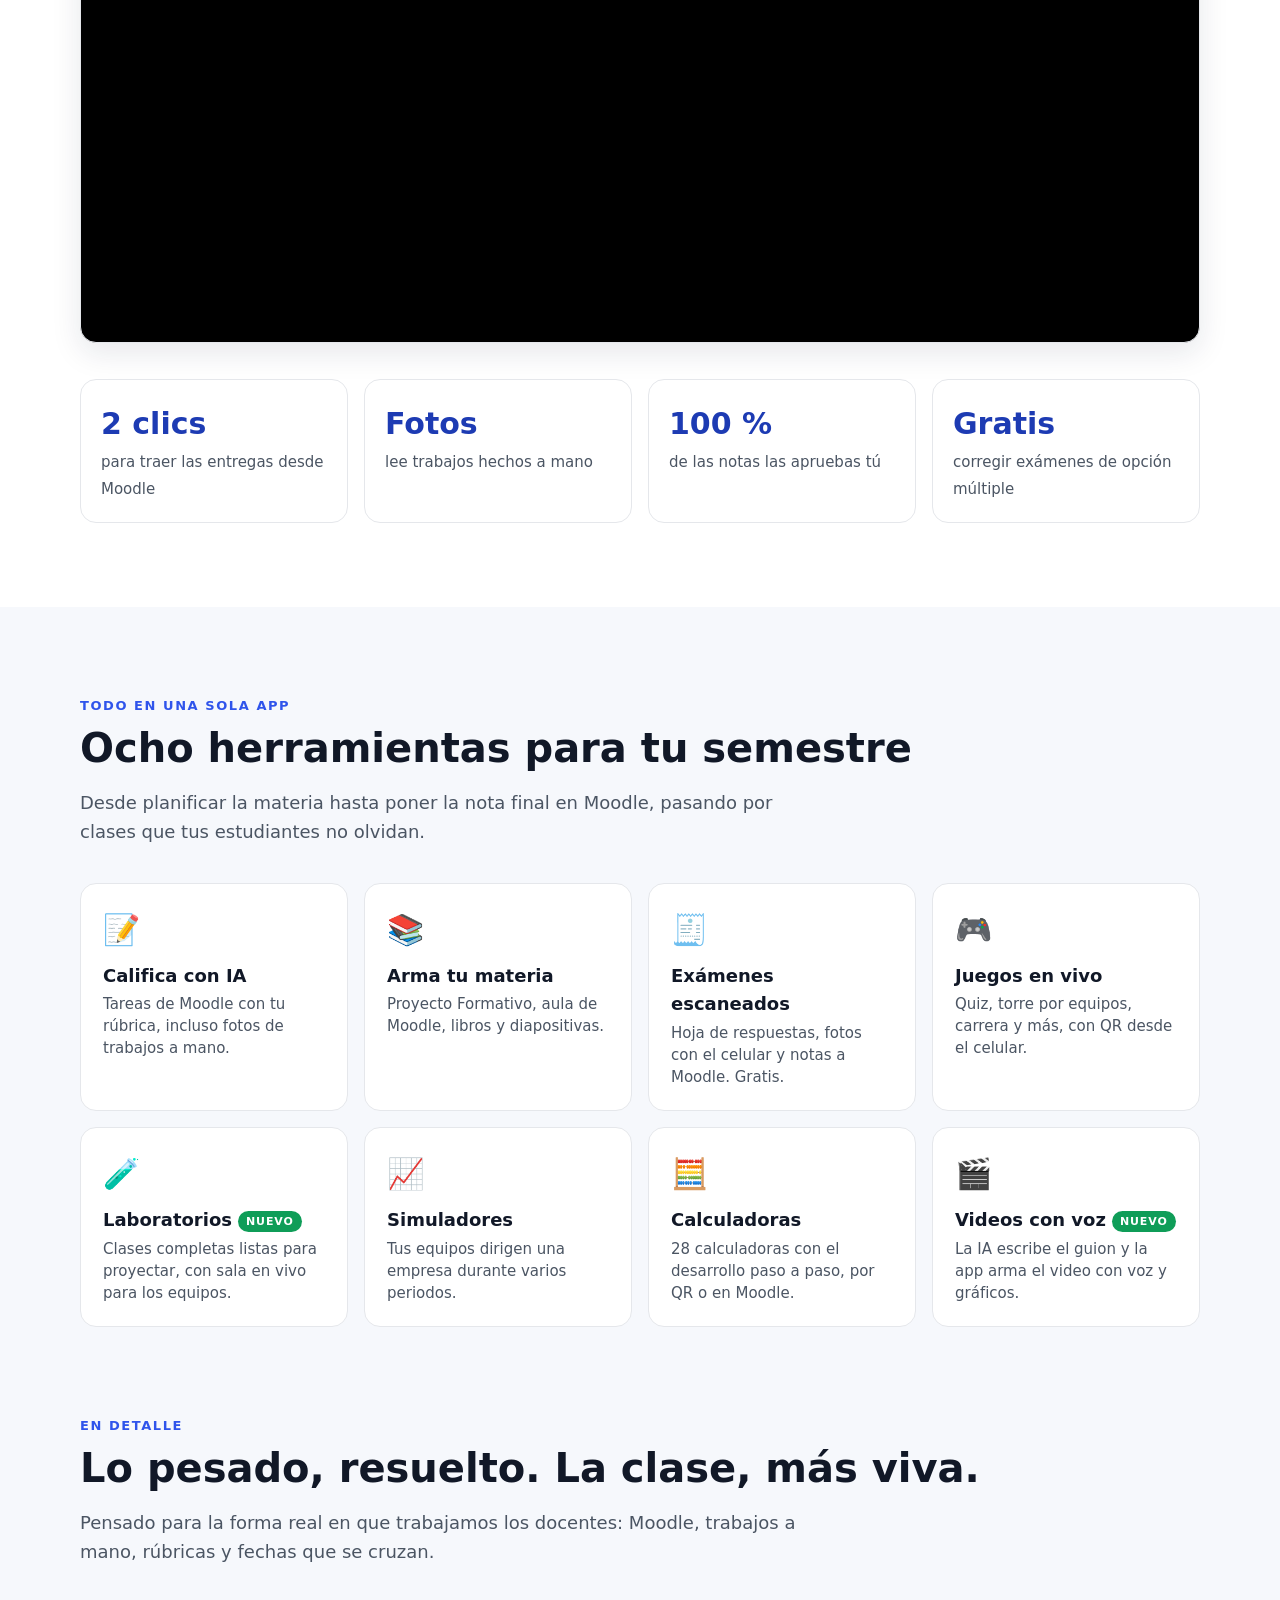
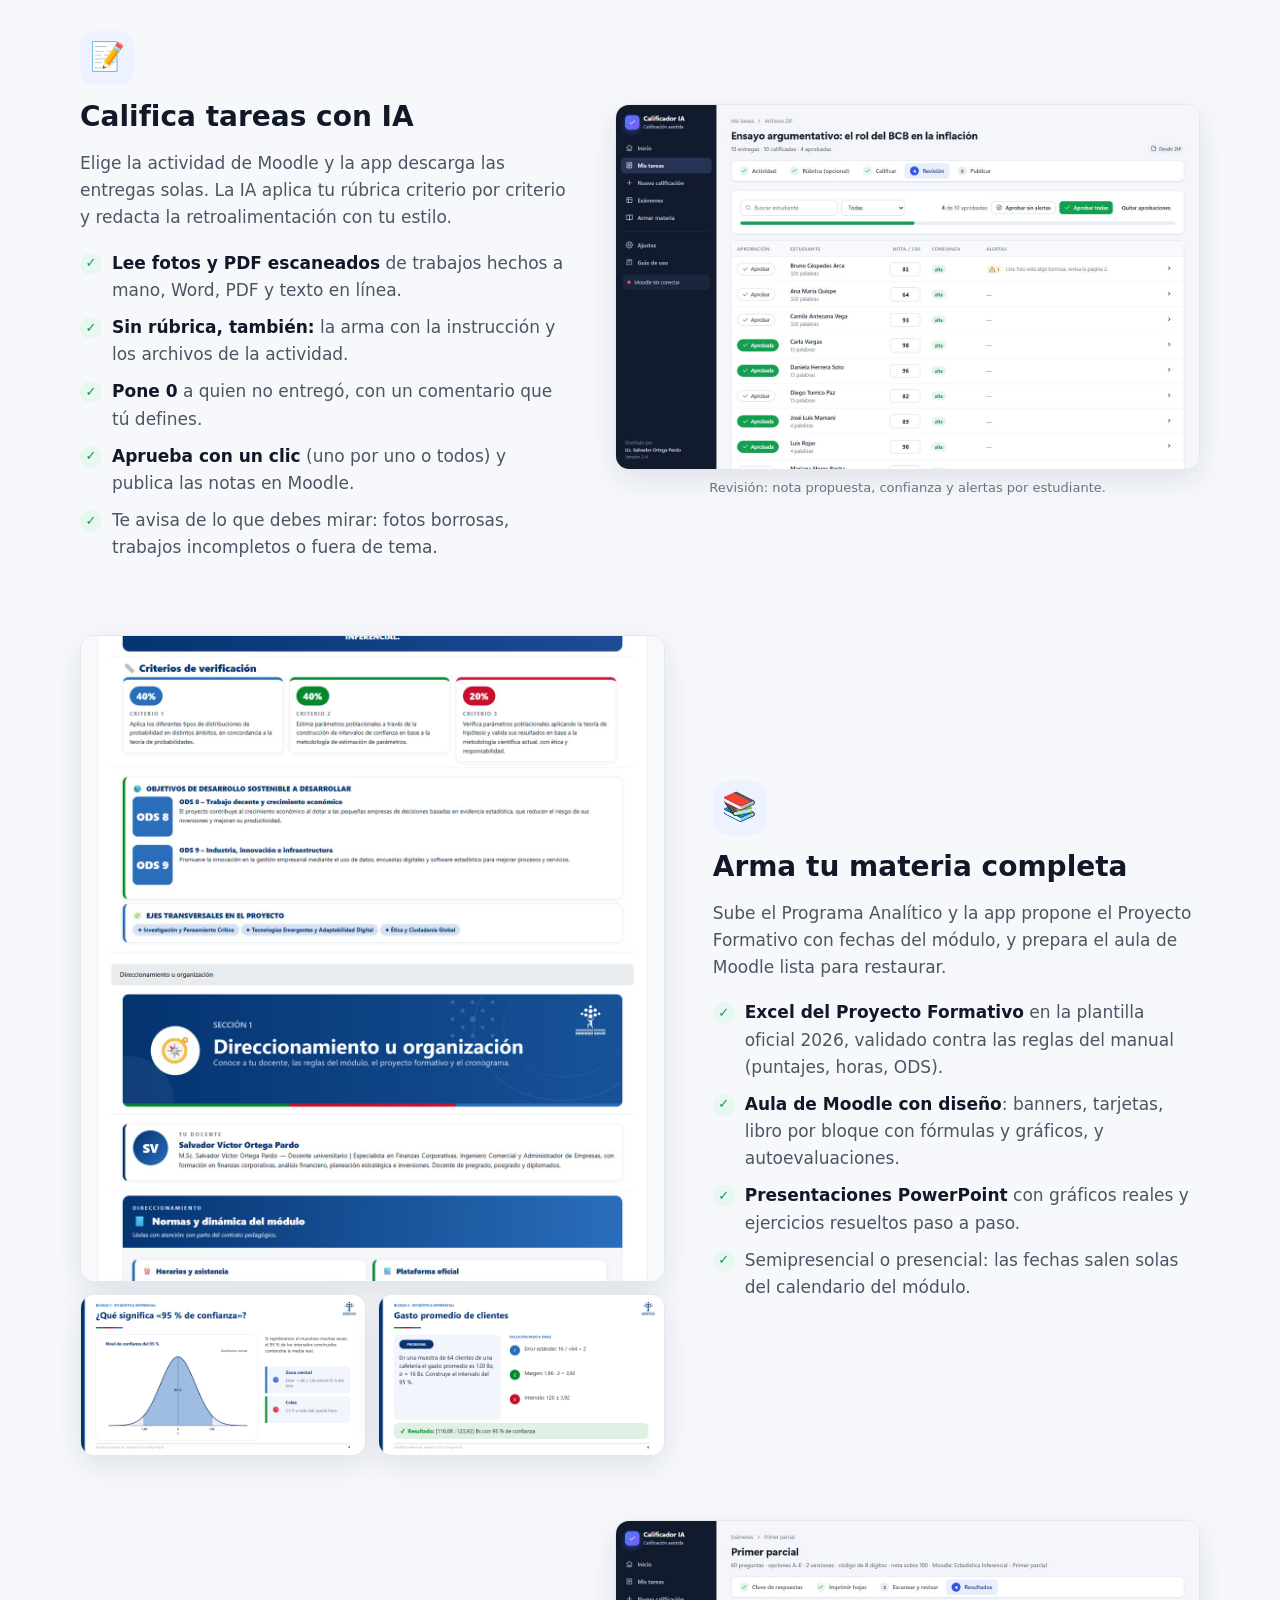
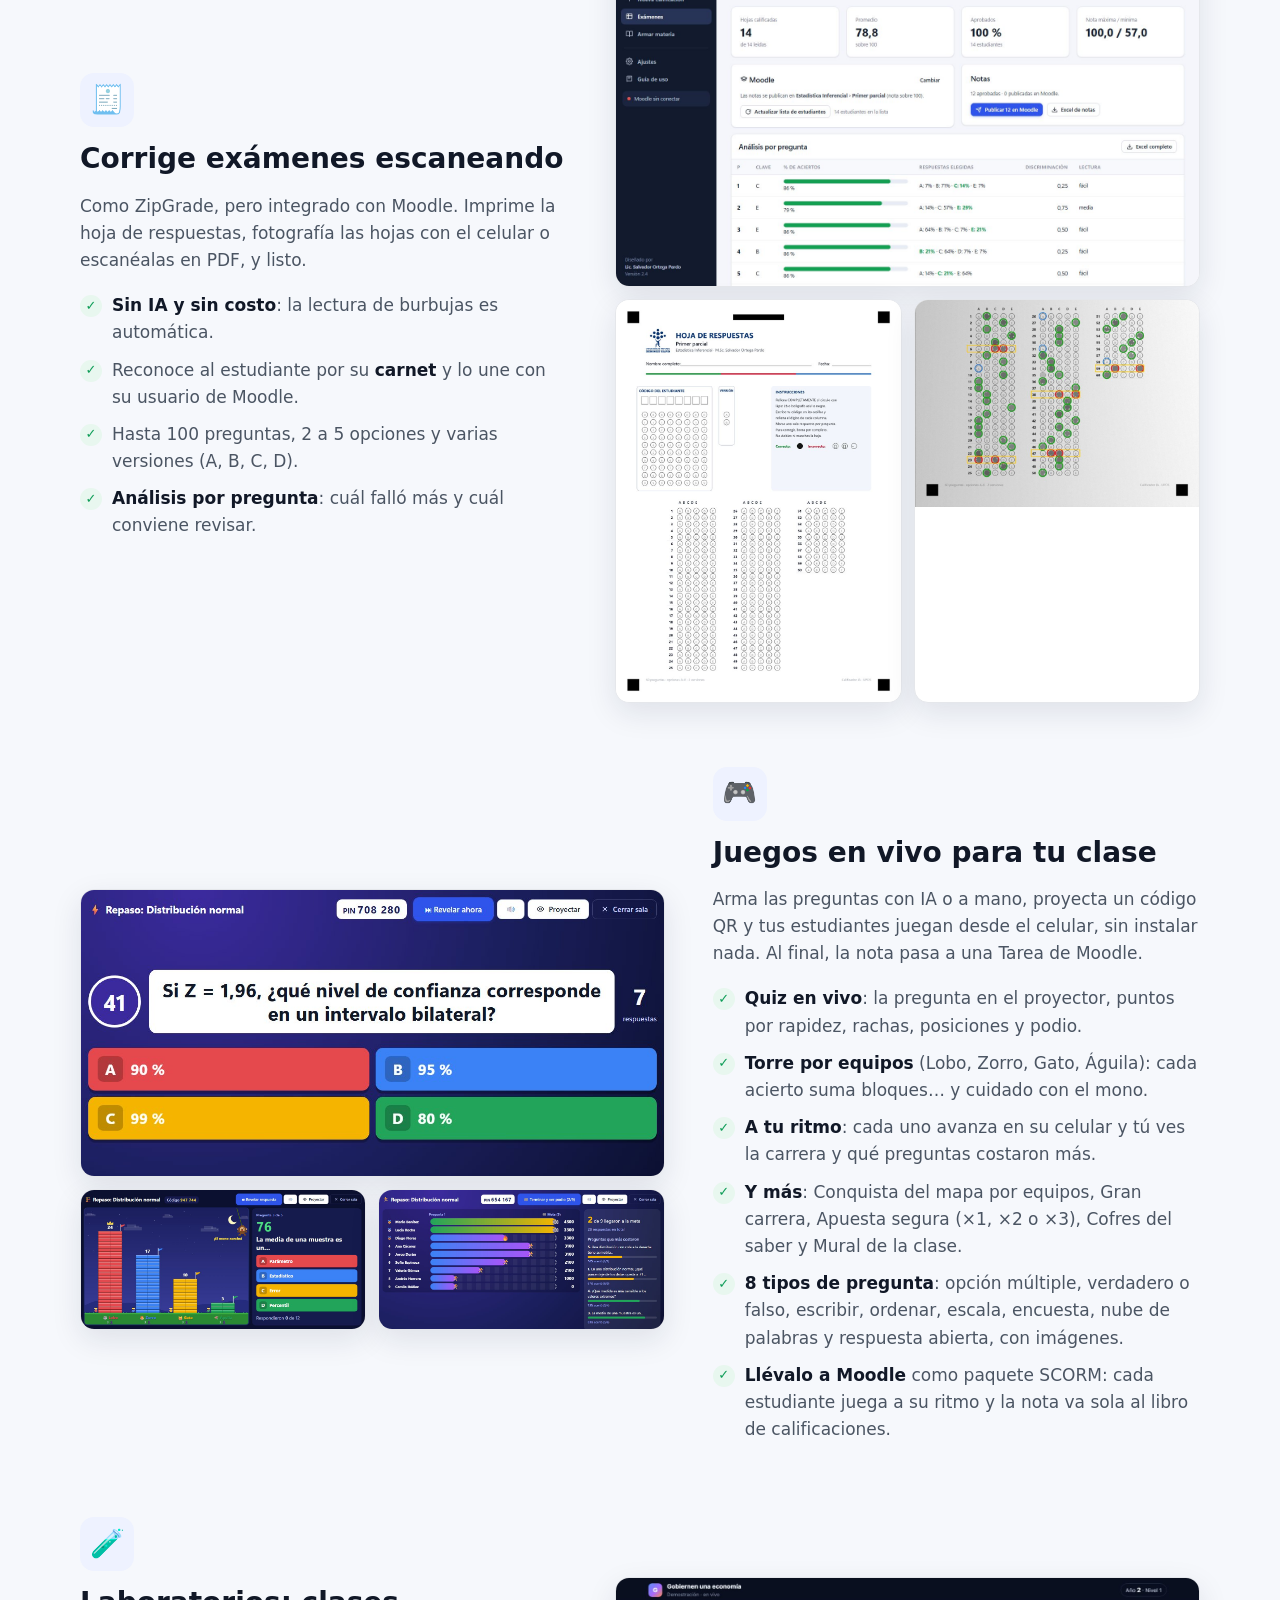
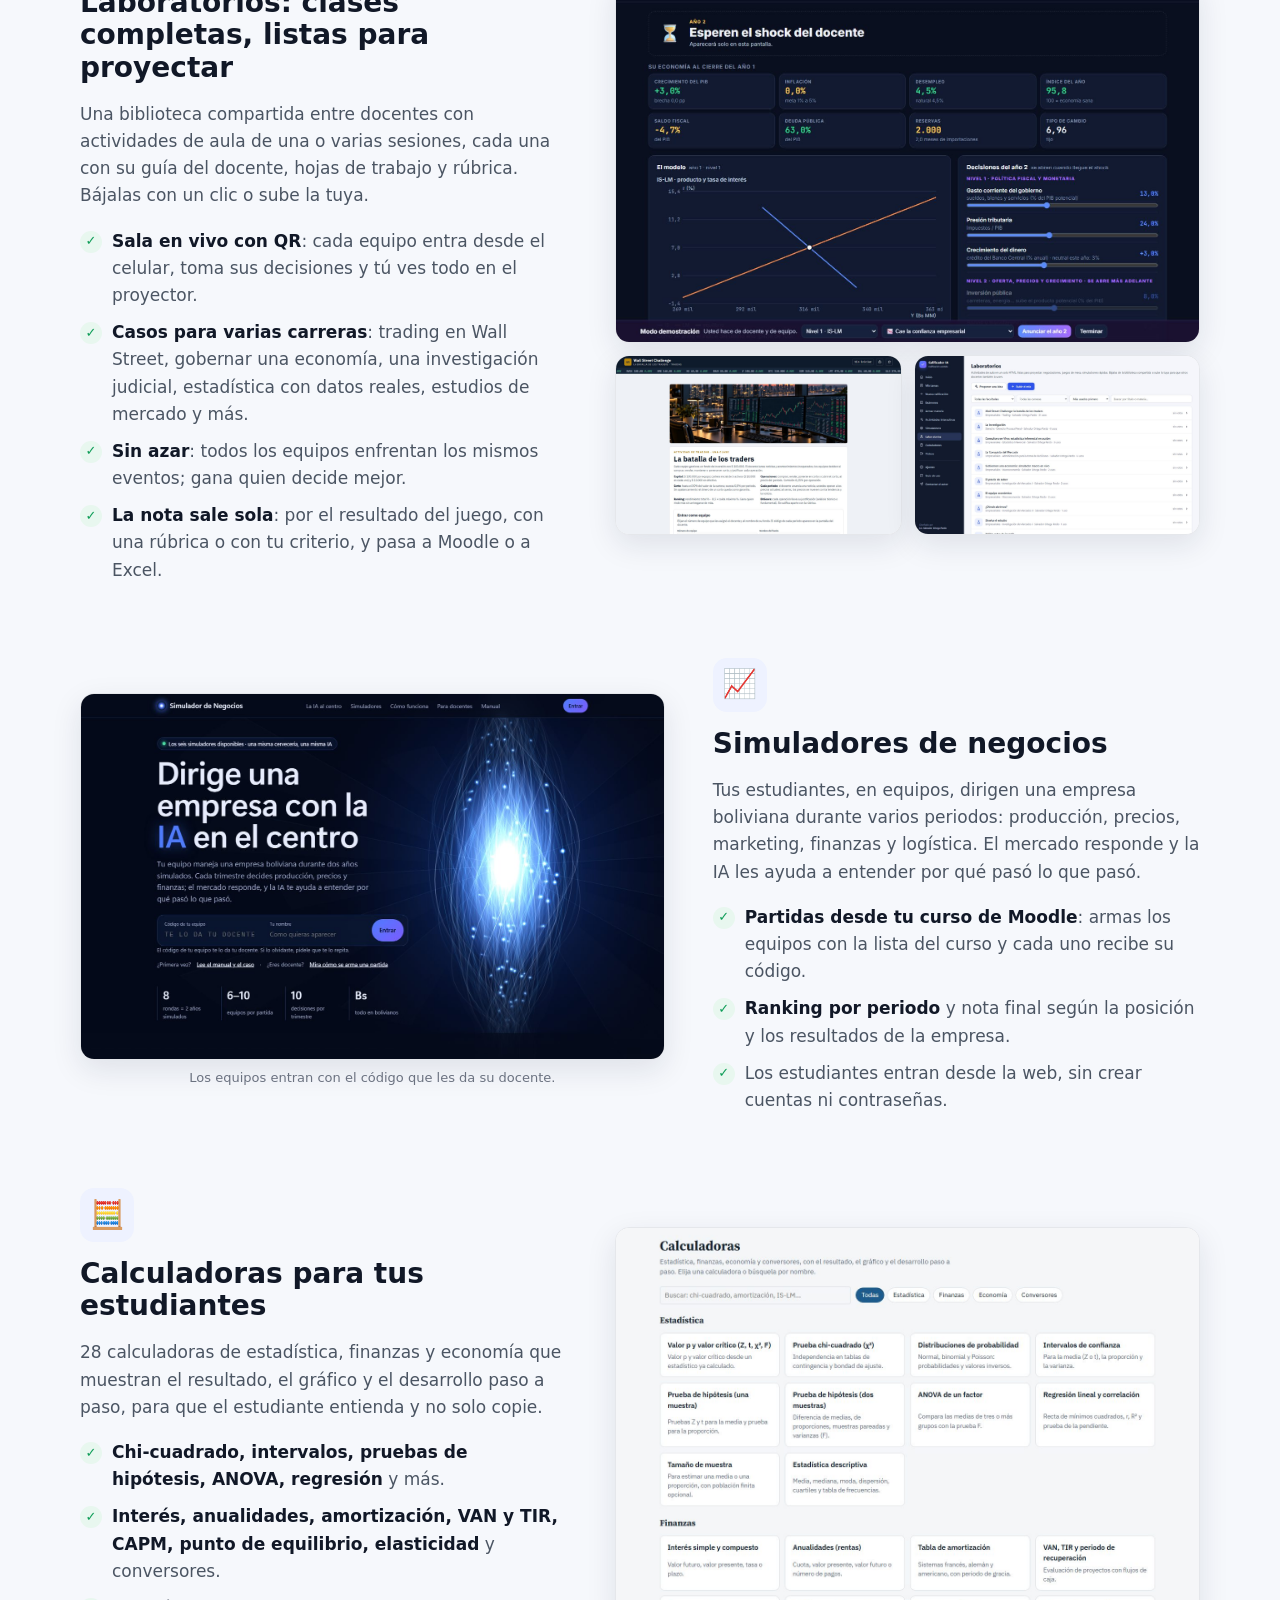
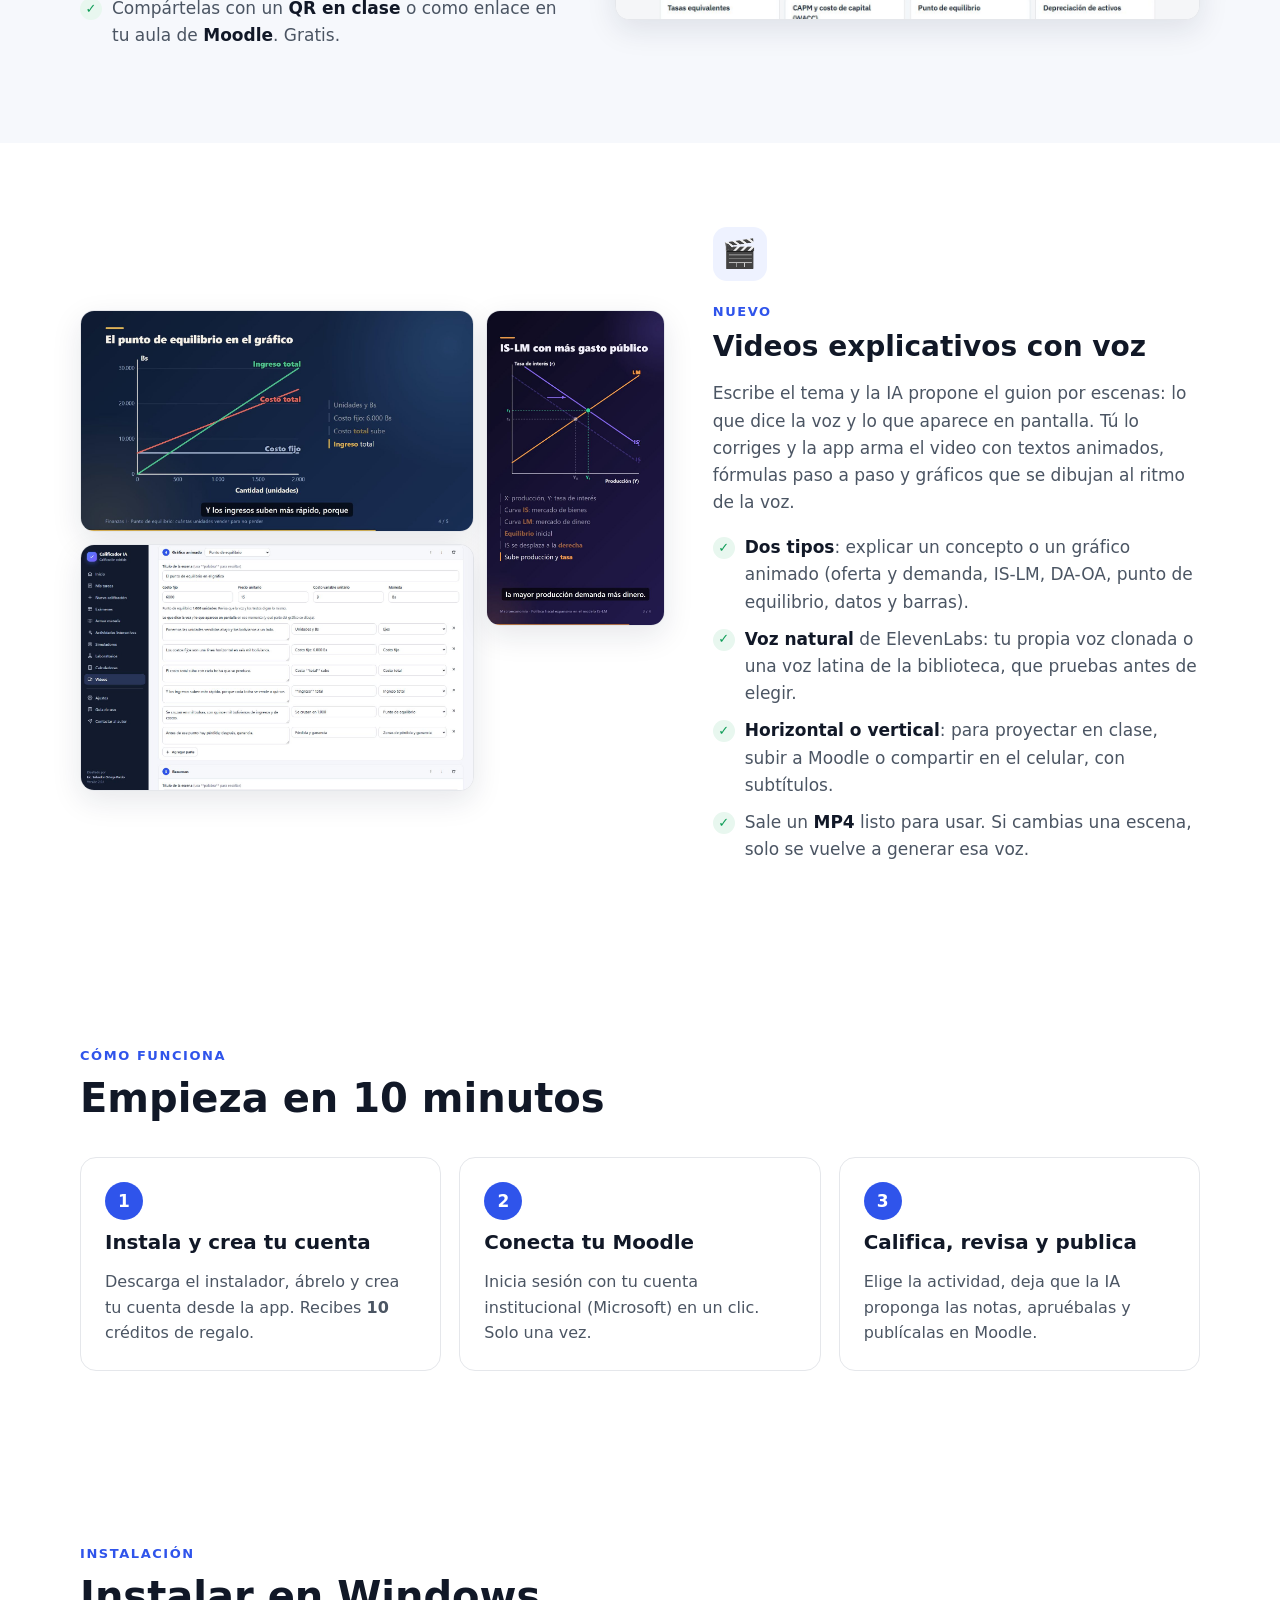
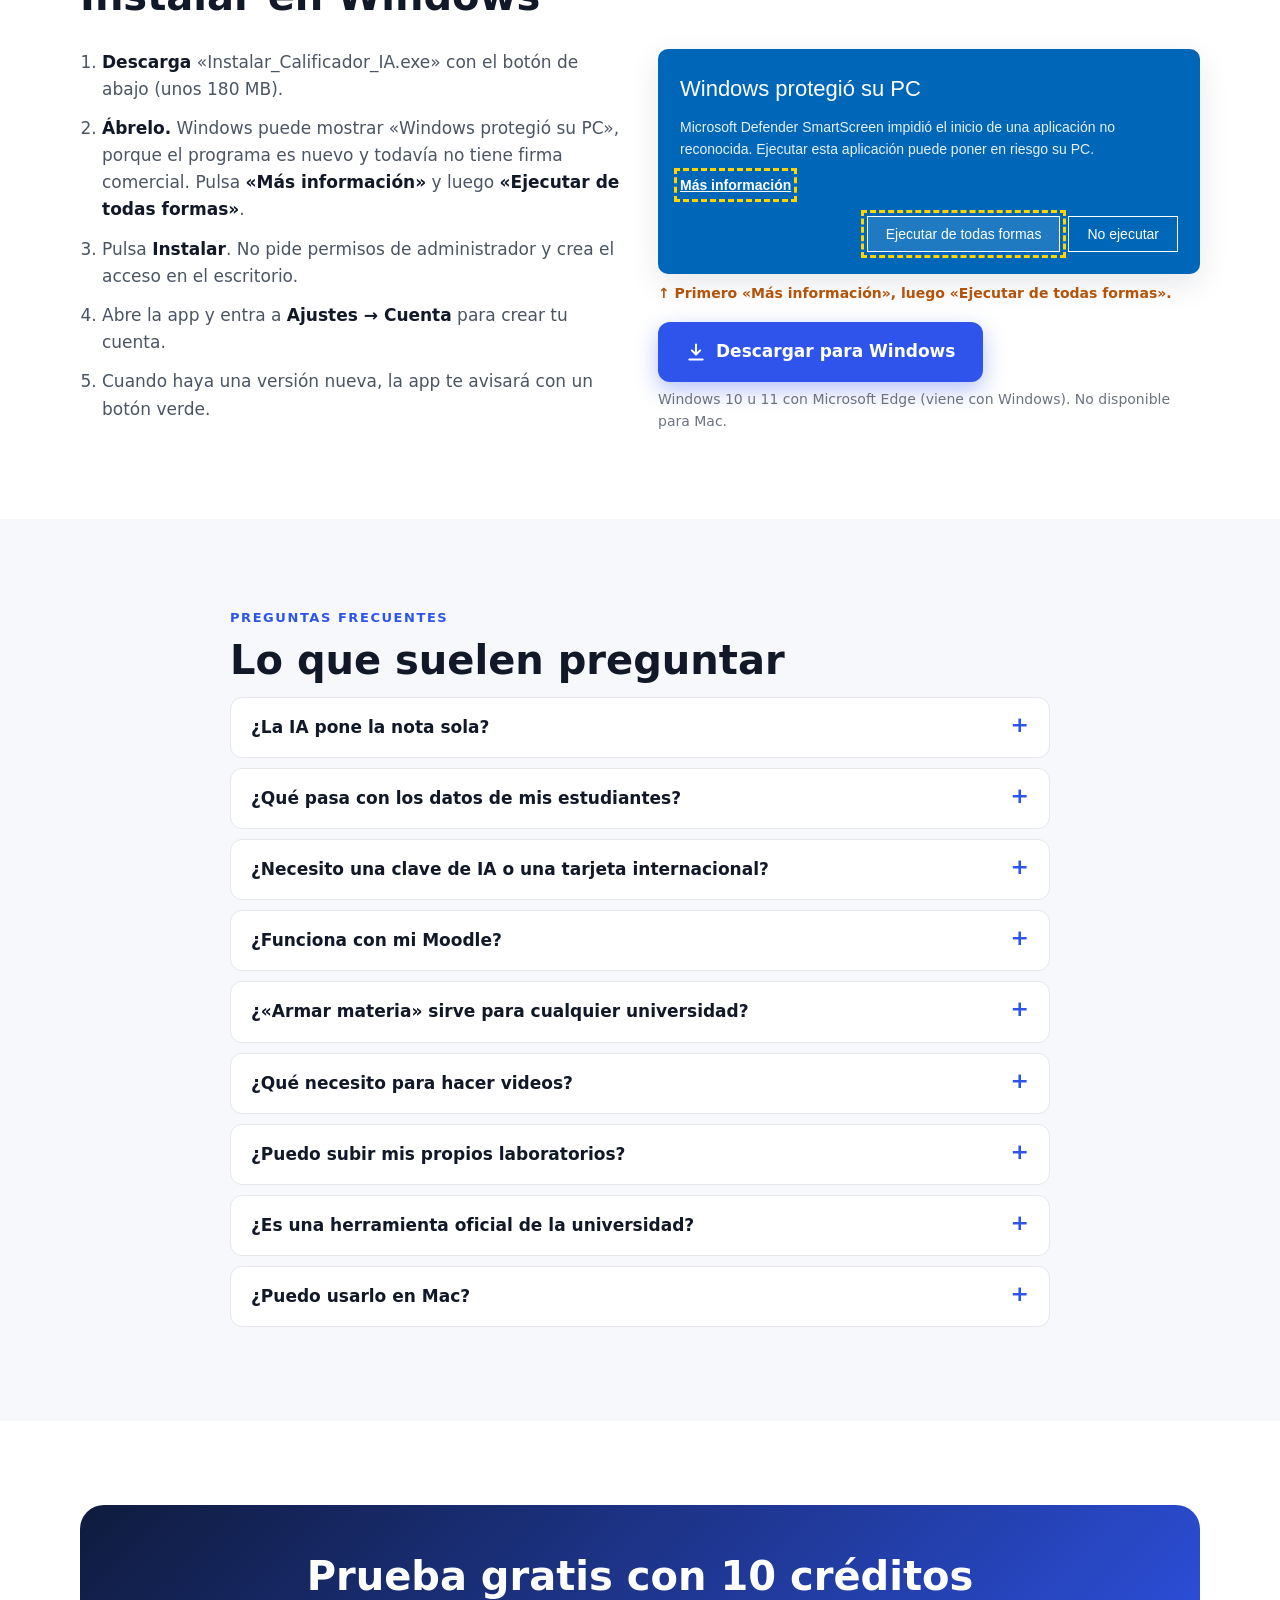
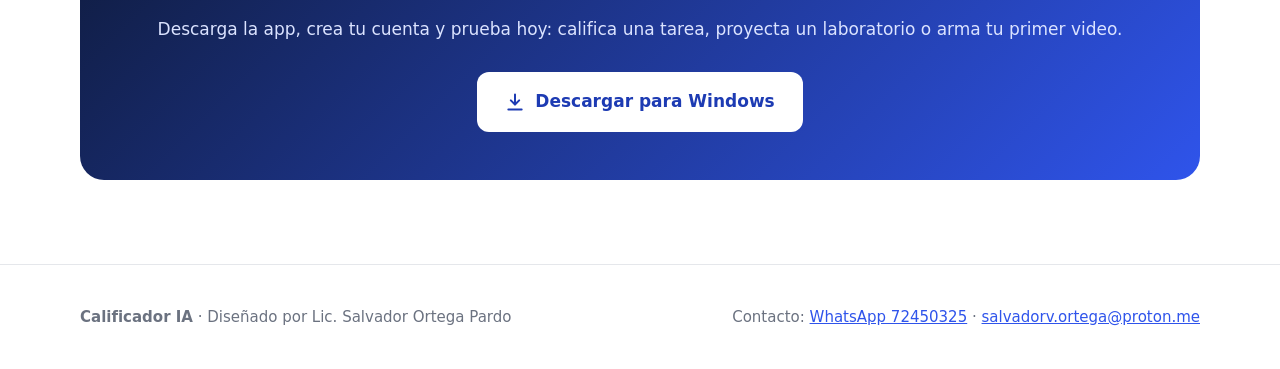
==== commit 65d89551: "Portal: quitar menciones al pago con QR en preguntas frecuentes" ====
--- a/index.html
+++ b/index.html
@@ -425,13 +425,12 @@
     <span class="etiqueta">Preguntas frecuentes</span><h2>Lo que suelen preguntar</h2>
     <details><summary>¿La IA pone la nota sola?</summary><p>No. La IA propone la nota por criterio con la evidencia del trabajo y un borrador de retroalimentación. Nada se publica en Moodle hasta que tú lo apruebas.</p></details>
     <details><summary>¿Qué pasa con los datos de mis estudiantes?</summary><p>Las tareas, materias y exámenes se guardan en tu computadora. Para calificar, el contenido del trabajo se envía a la IA a través del servidor del Calificador y no se almacena allí: solo se registra cuántos créditos se usaron.</p></details>
-    <details><summary>¿Necesito una clave de IA o una tarjeta internacional?</summary><p>No. Solo creas tu cuenta y compras créditos con QR desde la app.</p></details>
+    <details><summary>¿Necesito una clave de IA o una tarjeta internacional?</summary><p>No. Solo creas tu cuenta en la app y ya puedes usarla.</p></details>
     <details><summary>¿Funciona con mi Moodle?</summary><p>Funciona con Moodle 4 de la universidad, iniciando sesión con tu cuenta institucional (Microsoft). Para publicar notas usa los mismos permisos que tienes como docente.</p></details>
     <details><summary>¿«Armar materia» sirve para cualquier universidad?</summary><p>El Excel y el aula siguen el formato del Proyecto Formativo de la UPDS (plantilla 2026). Las presentaciones, libros, ejercicios y autoevaluaciones sirven para cualquier materia.</p></details>
     <details><summary>¿Qué necesito para hacer videos?</summary><p>Una cuenta de ElevenLabs para la voz (tiene plan gratis, con unos 10.000 caracteres al mes: unos 7 videos cortos). La primera vez, la app descarga sola el motor de video (unos 400 MB); no tienes que instalar nada más.</p></details>
     <details><summary>¿Puedo subir mis propios laboratorios?</summary><p>Sí. Desde «Laboratorios → Subir el mío» compartes tu actividad (un HTML con sus documentos) con los demás docentes, indicando la facultad, la carrera y la materia.</p></details>
     <details><summary>¿Es una herramienta oficial de la universidad?</summary><p>No. Es una herramienta independiente creada por un docente para docentes. Tú decides cómo usarla en tus materias.</p></details>
-    <details><summary>¿Cuánto tarda en acreditarse un pago?</summary><p>Normalmente el mismo día: subes la captura del comprobante y el administrador lo verifica.</p></details>
     <details><summary>¿Puedo usarlo en Mac?</summary><p>Por ahora solo en Windows 10 u 11.</p></details>
   </div>
 </section>
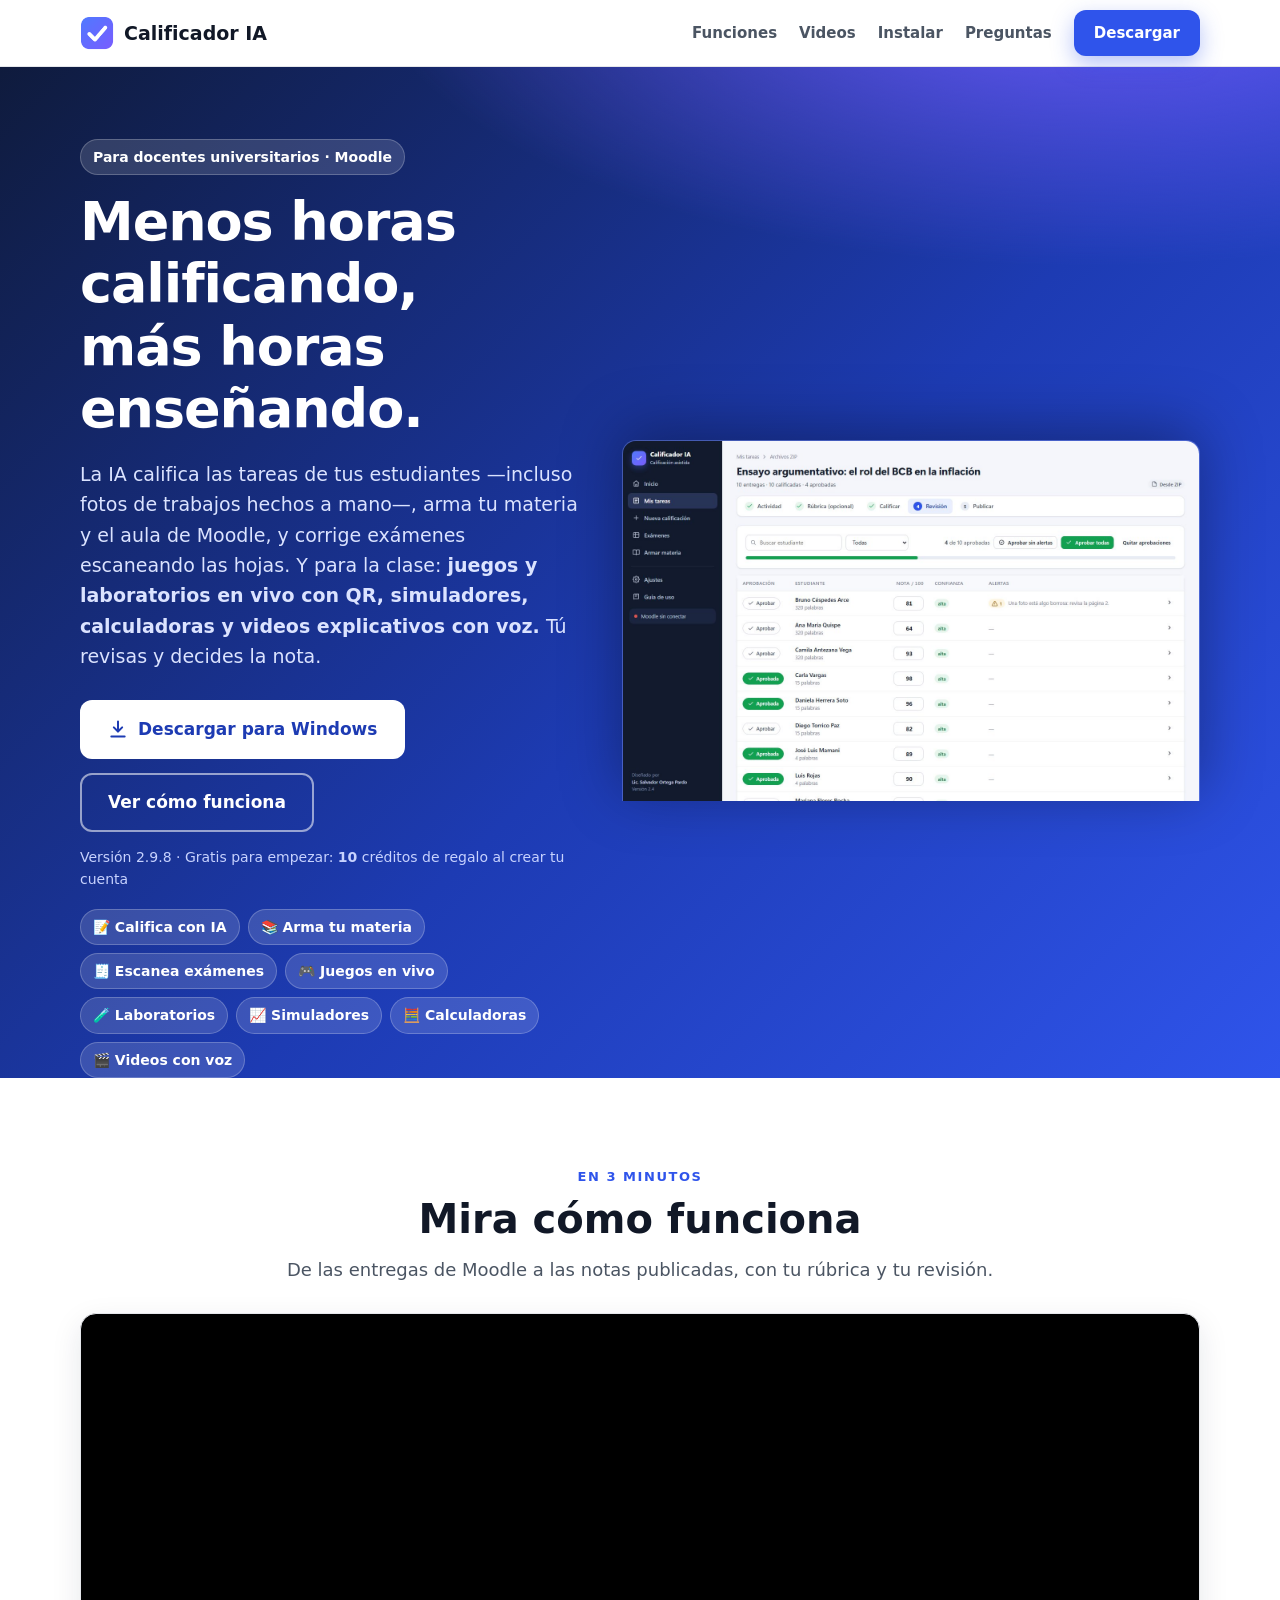
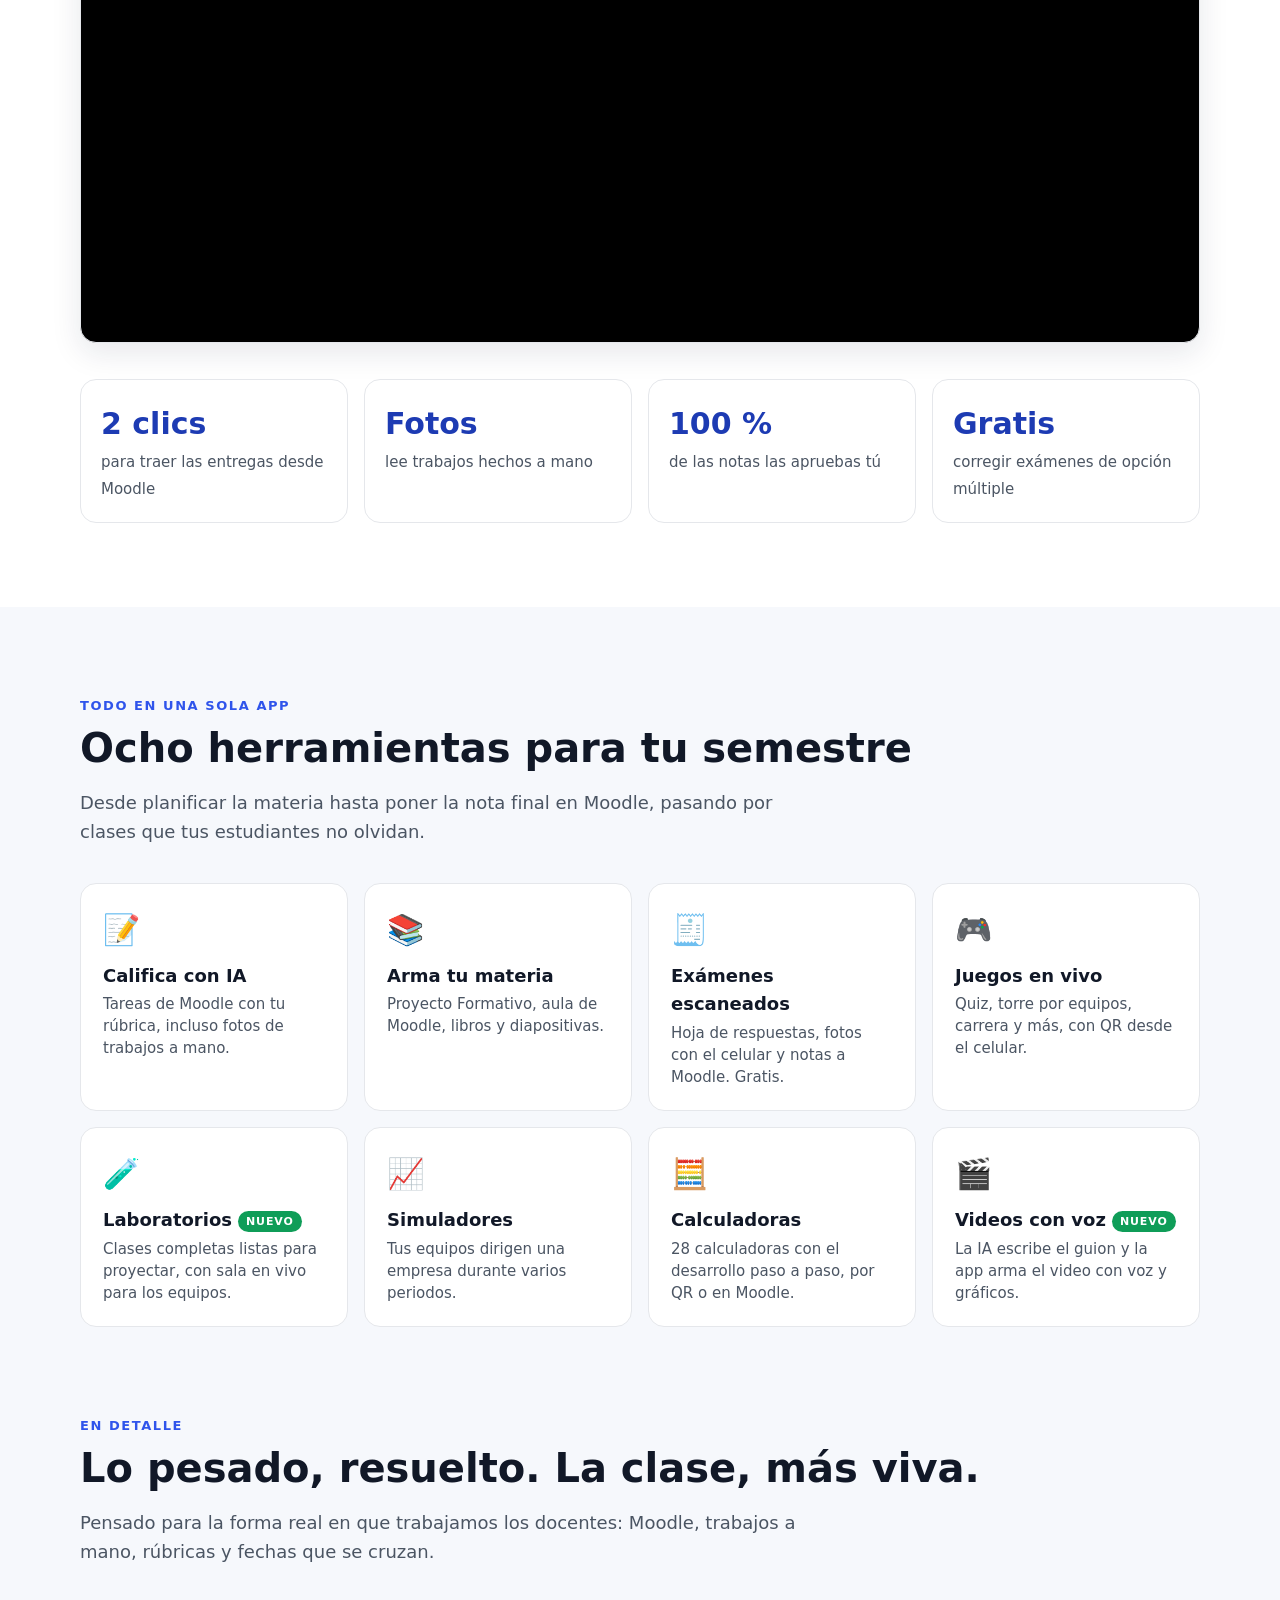
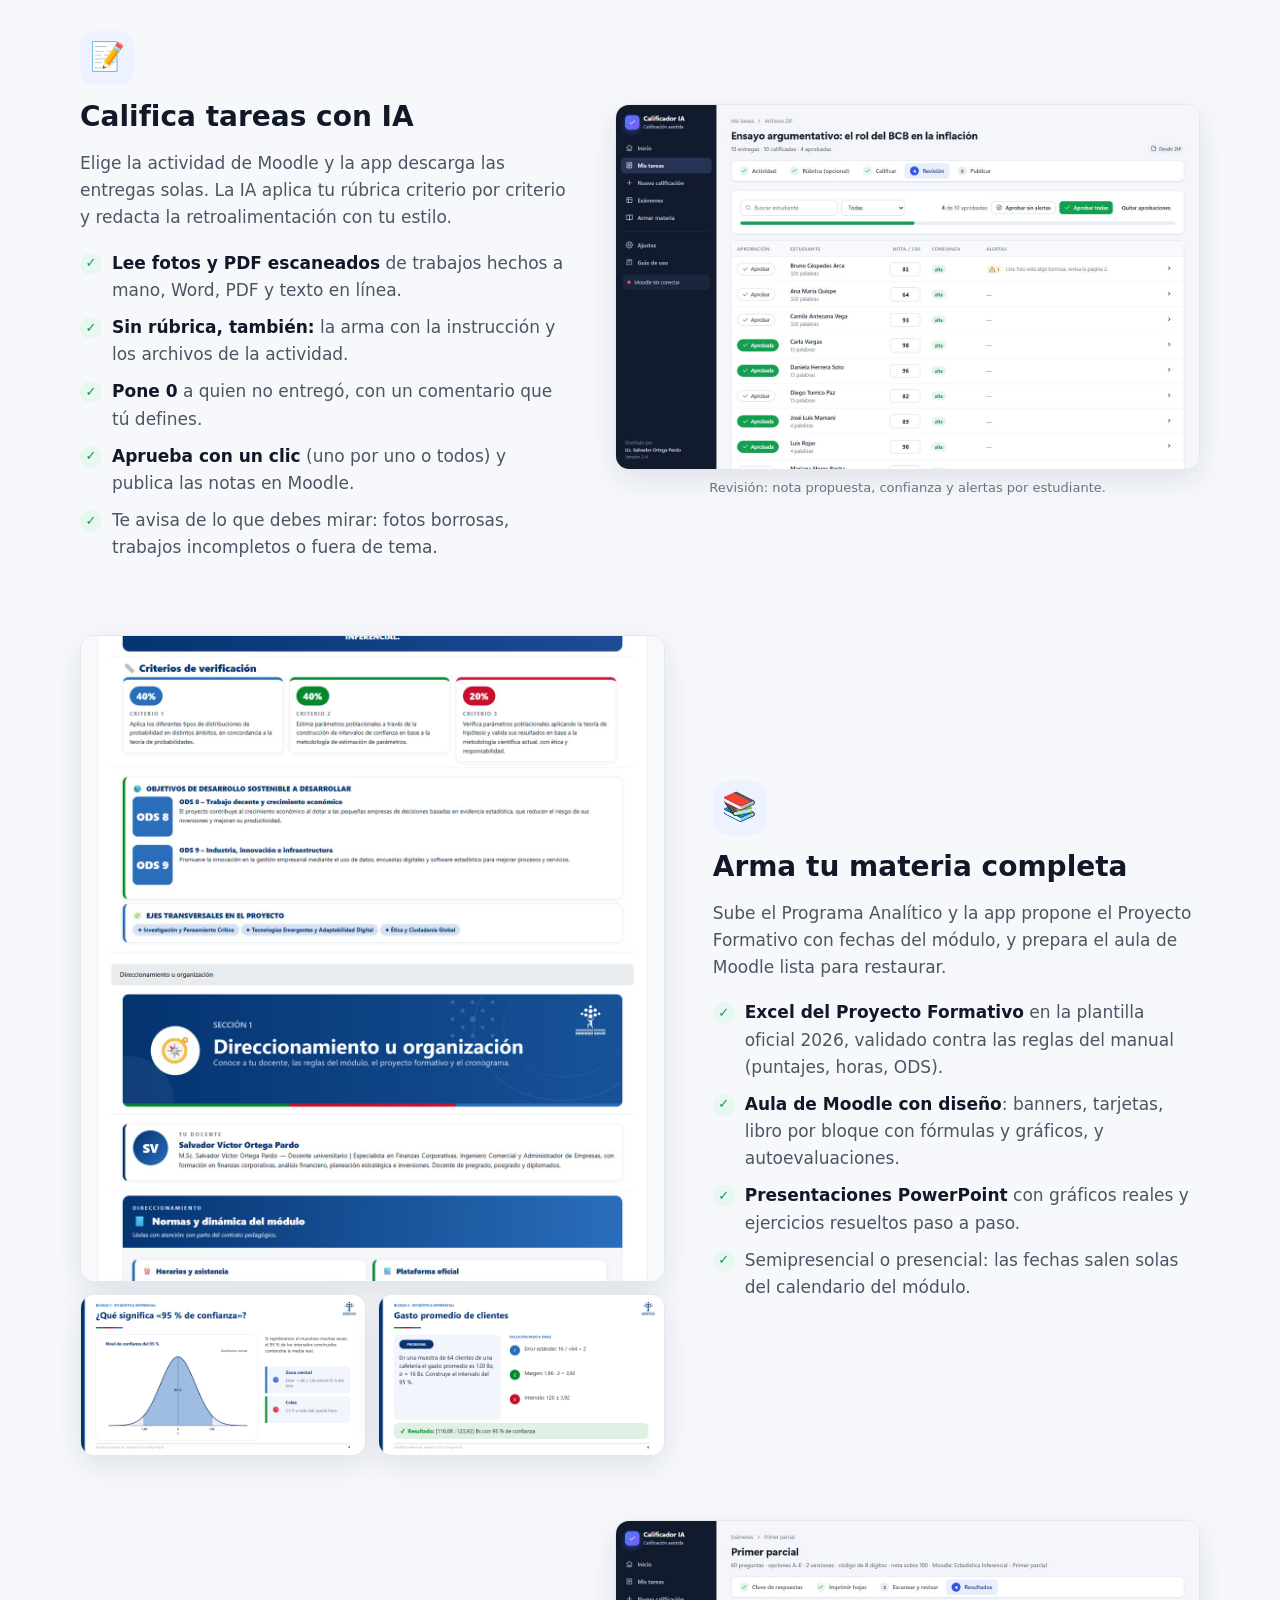
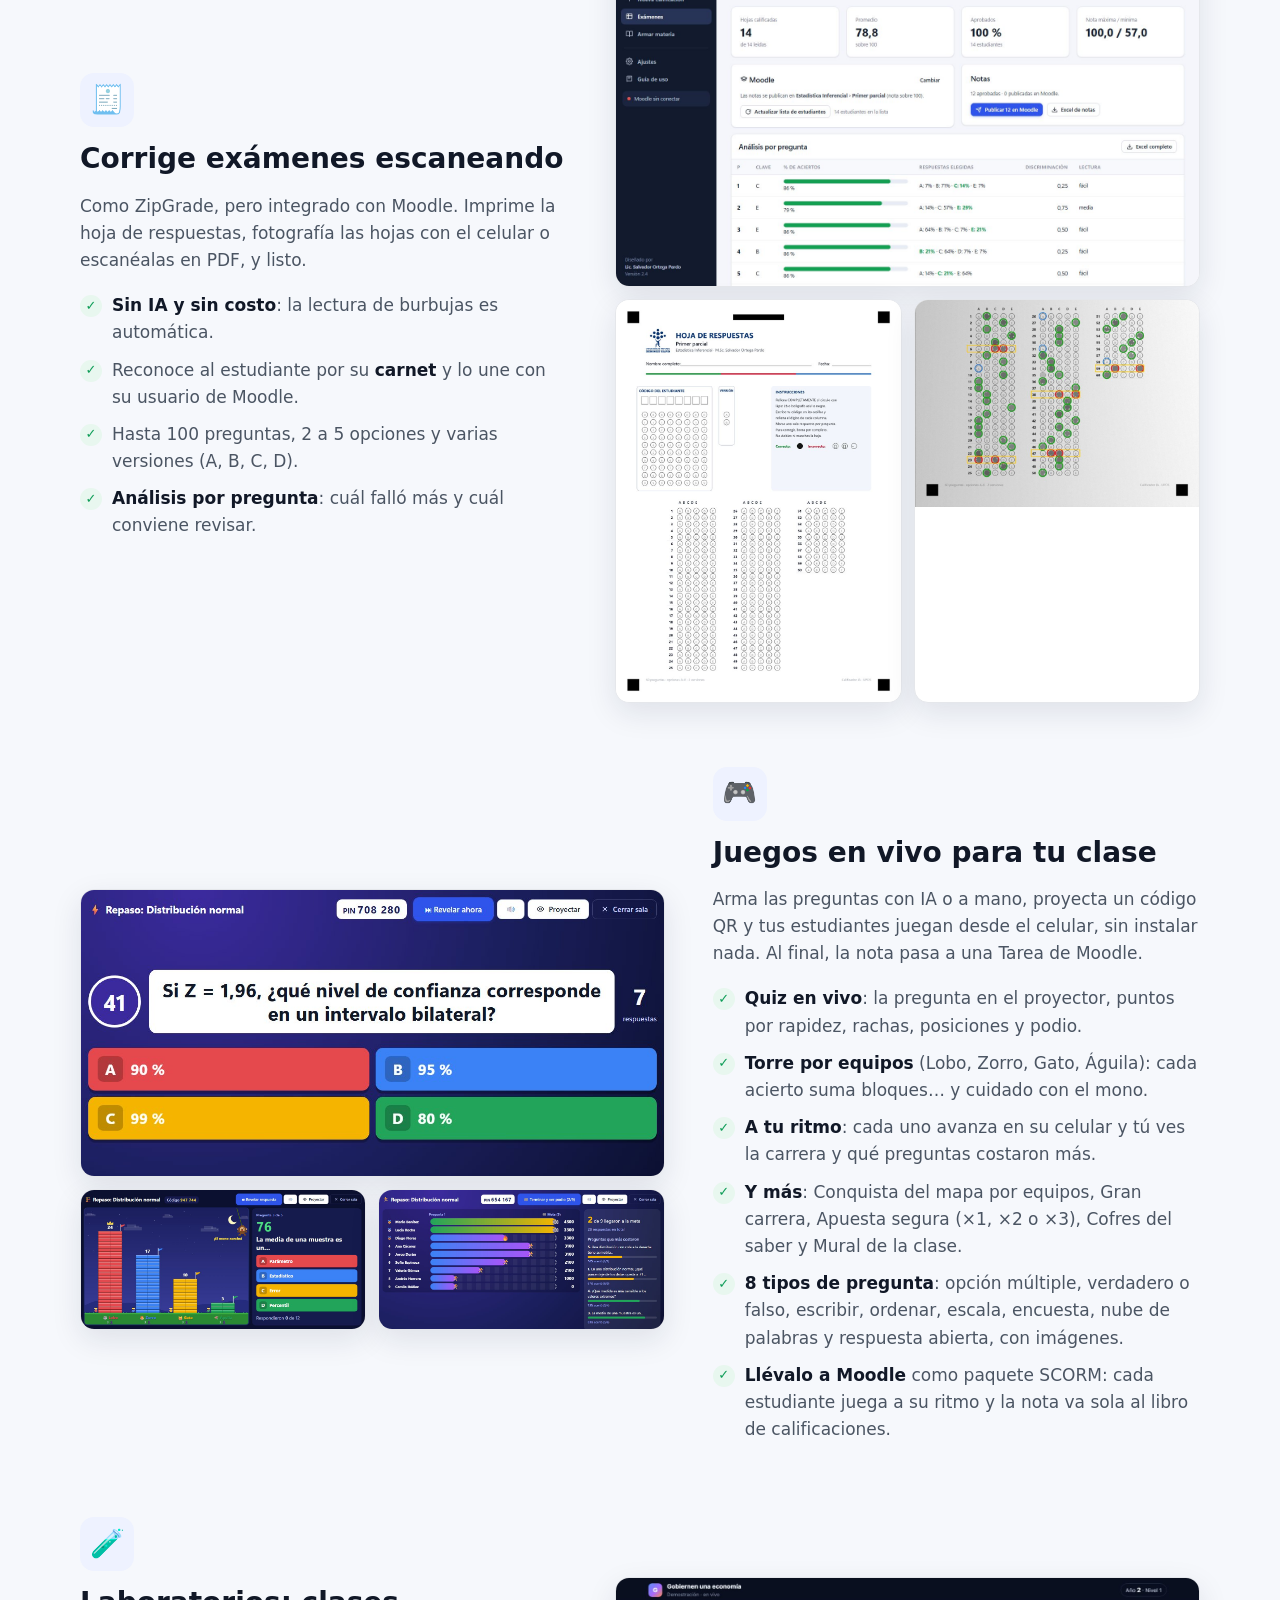
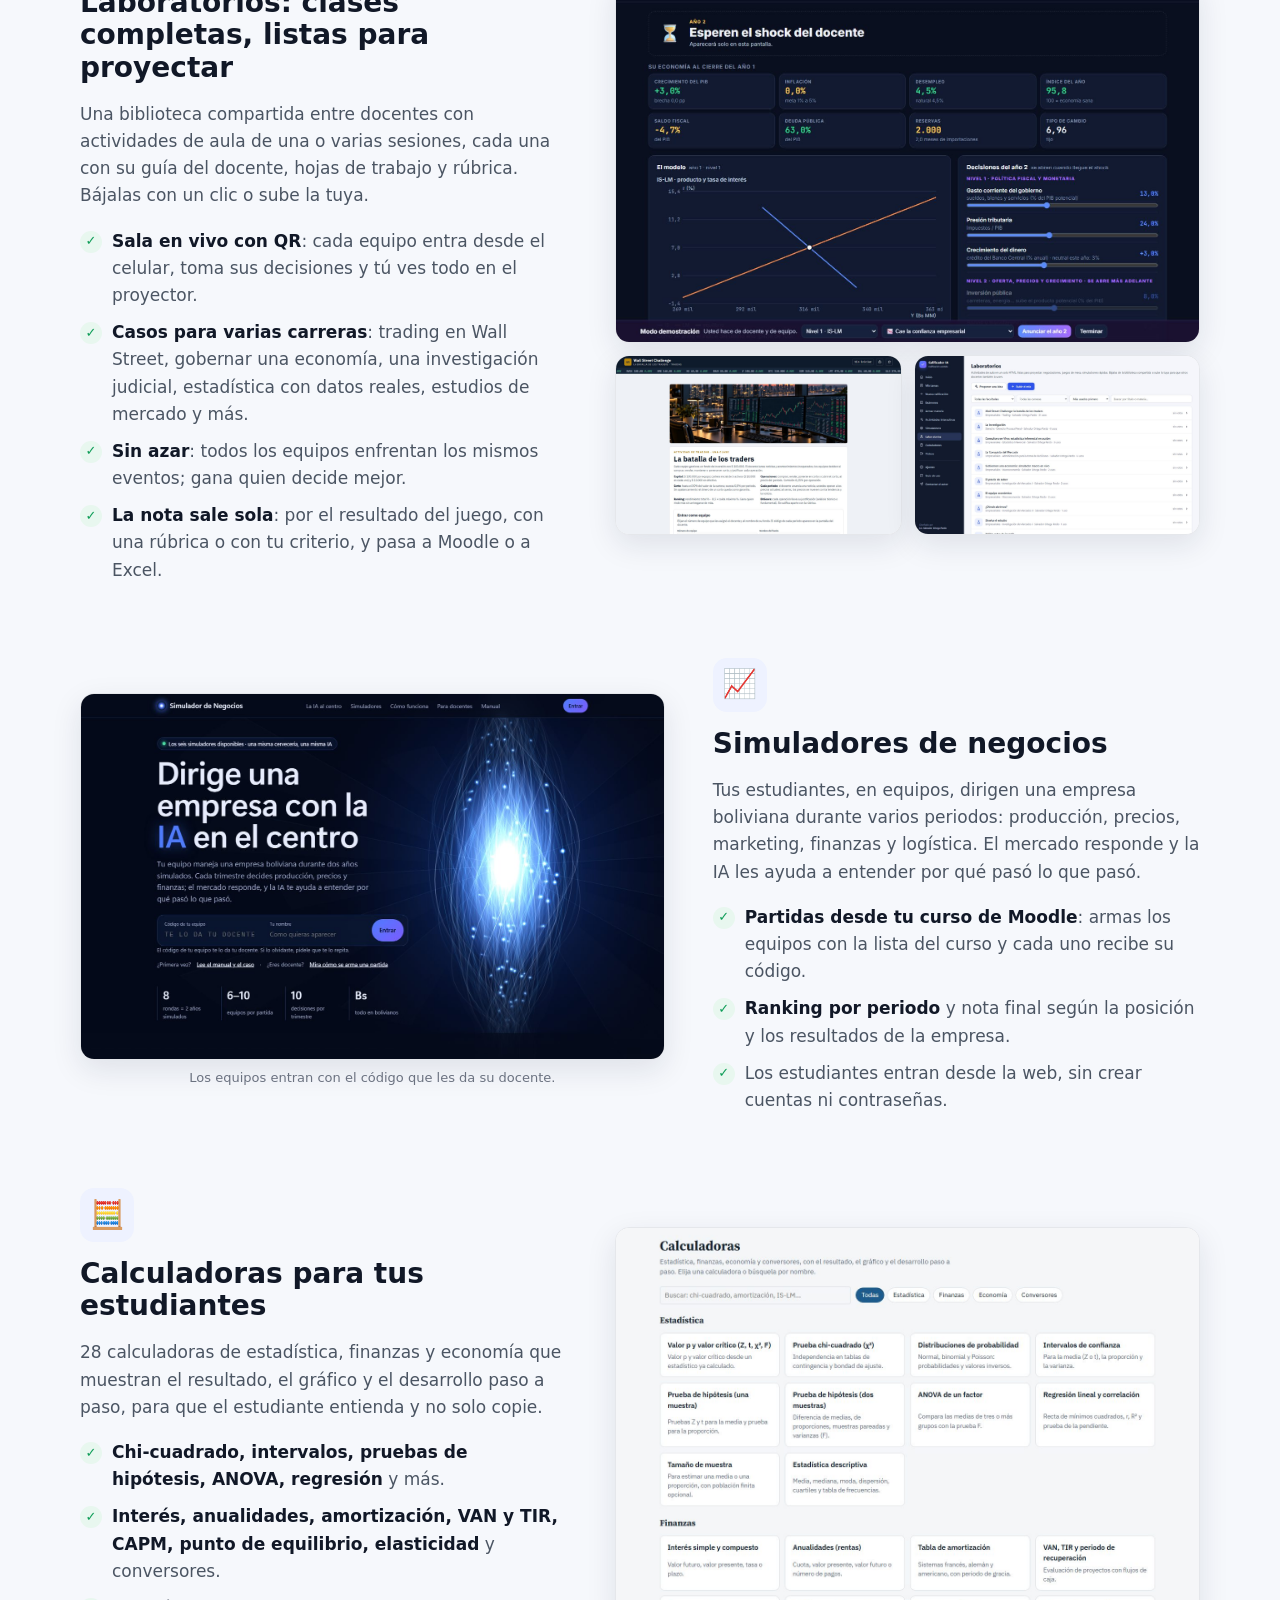
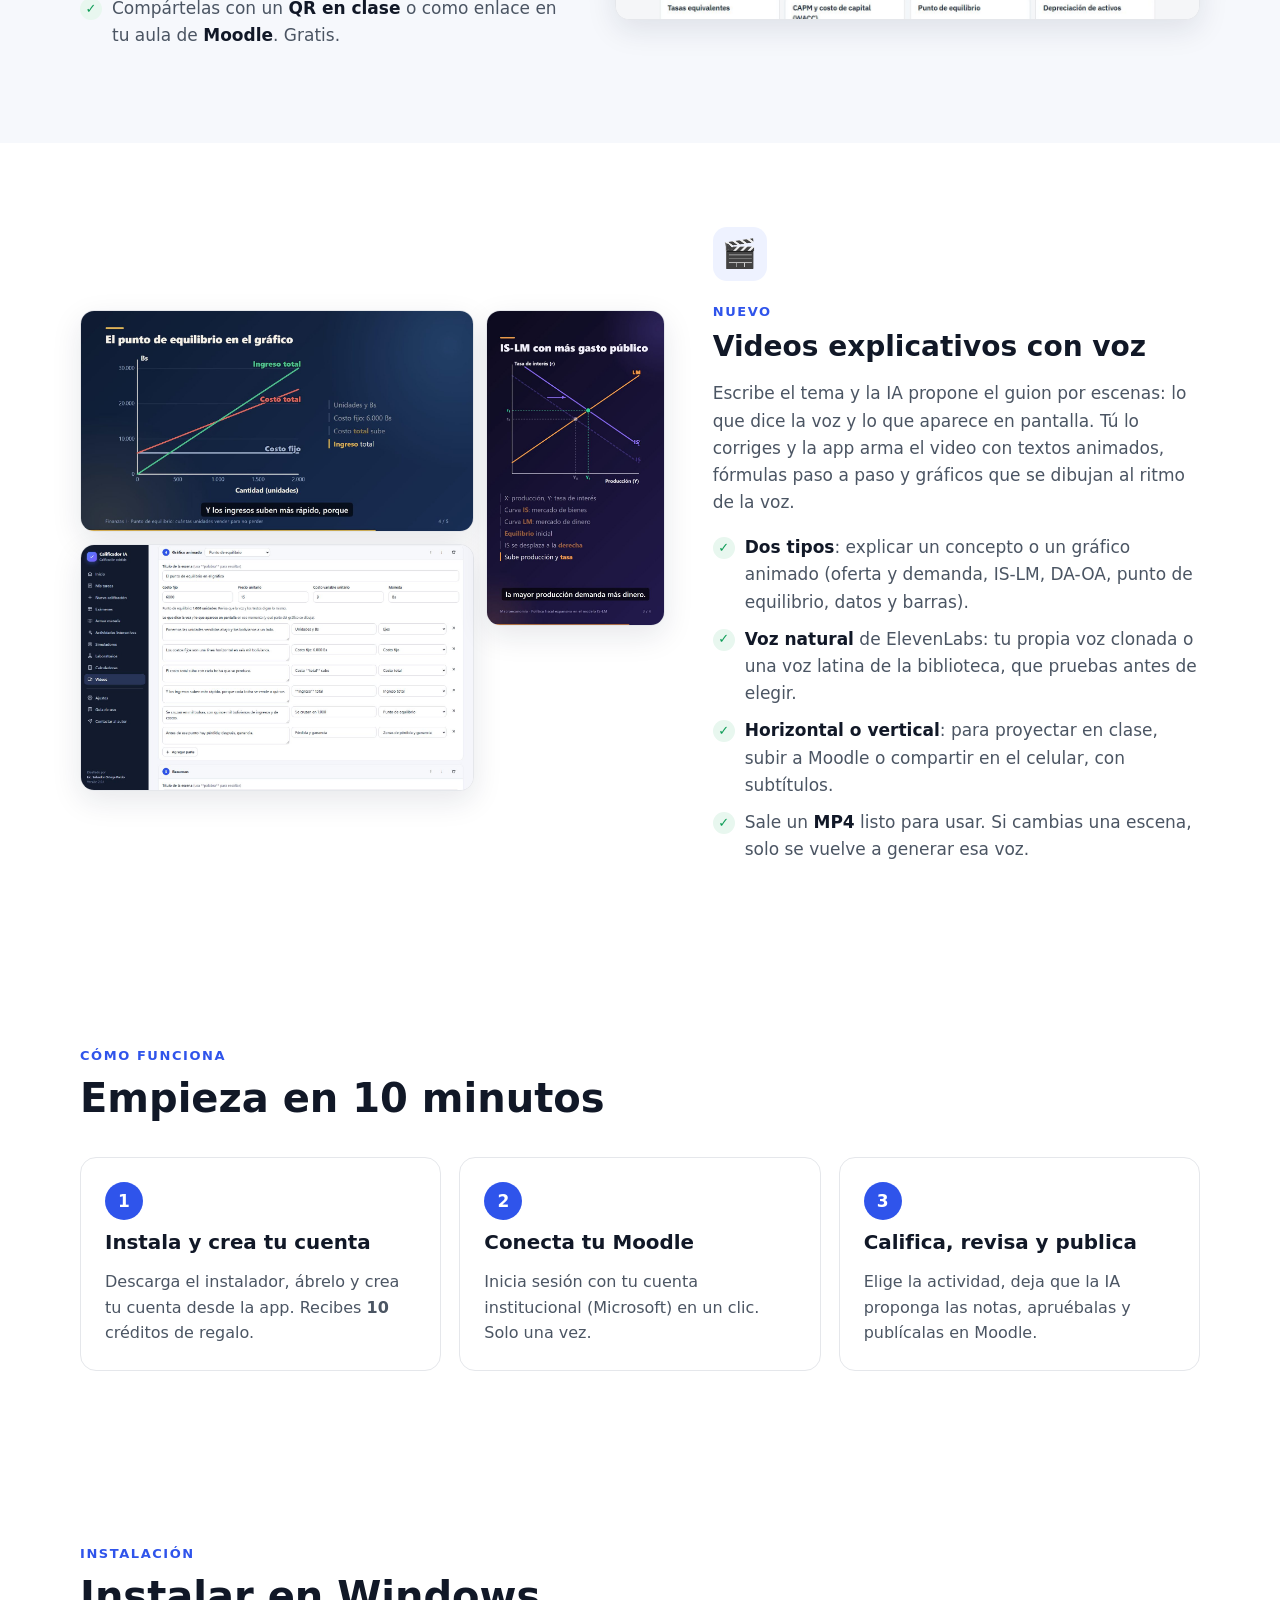
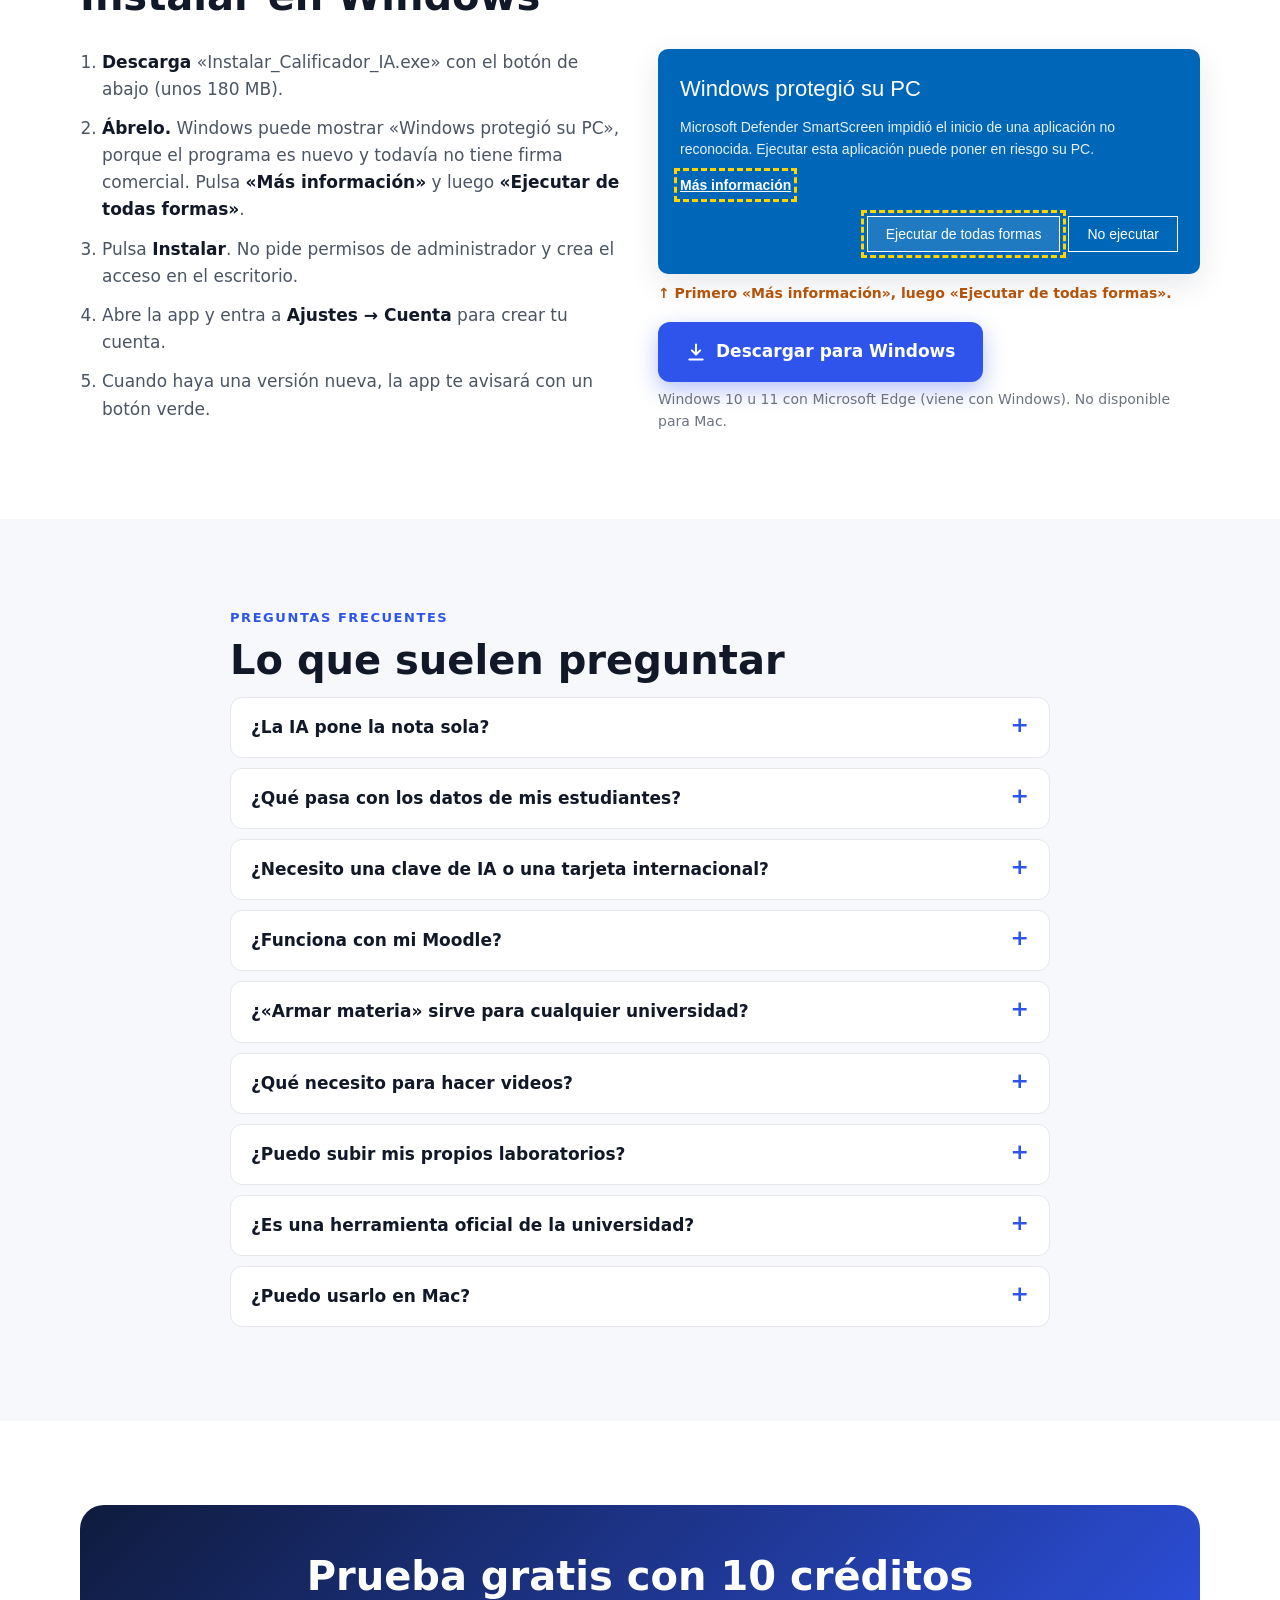
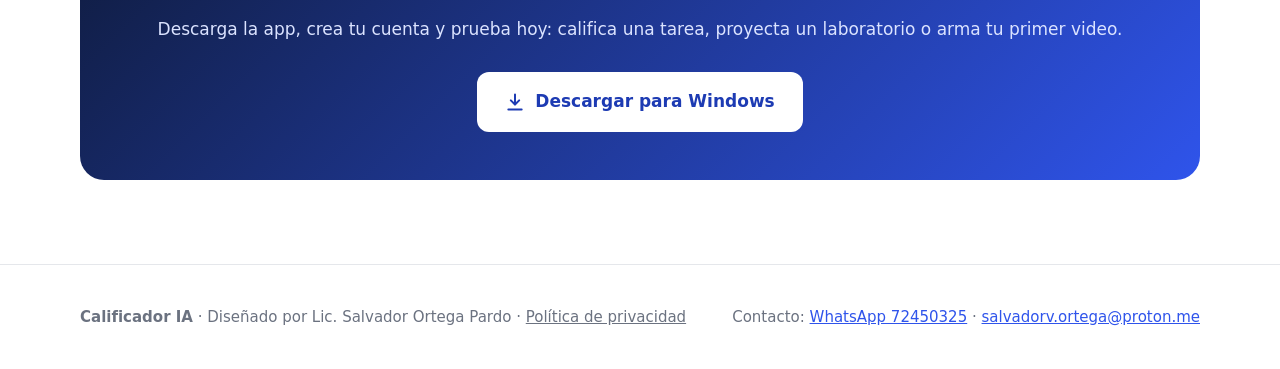
==== commit 3211d1b3: "Portal: política de privacidad Co-Authored-By: Claude Opus 5.5 <noreply@anthropic.com>" ====
--- a/index.html
+++ b/index.html
@@ -447,7 +447,7 @@
 
 <footer>
   <div class="contenedor">
-    <div><b>Calificador IA</b> · Diseñado por Lic. Salvador Ortega Pardo</div>
+    <div><b>Calificador IA</b> · Diseñado por Lic. Salvador Ortega Pardo · <a href="privacidad.html" style="color:inherit">Política de privacidad</a></div>
     <div id="contacto"></div>
   </div>
 </footer>
@@ -455,7 +455,7 @@
 <script>
   // ======================================================= ajustes del portal
   const PORTAL = {
-    youtube: "ShDvahKGkIk",        // pega aquí el ID del video de YouTube (lo que va después de «v=»)
+    youtube: "eNjshpDytgA",        // pega aquí el ID del video de YouTube (lo que va después de «v=»)
     correo: "salvadorv.ortega@proton.me",
     whatsapp: "59172450325",   // con código de país (Bolivia: 591), sin espacios
     servidor: "https://waznmuxboomdezeqvkil.supabase.co/functions/v1/calificador",
